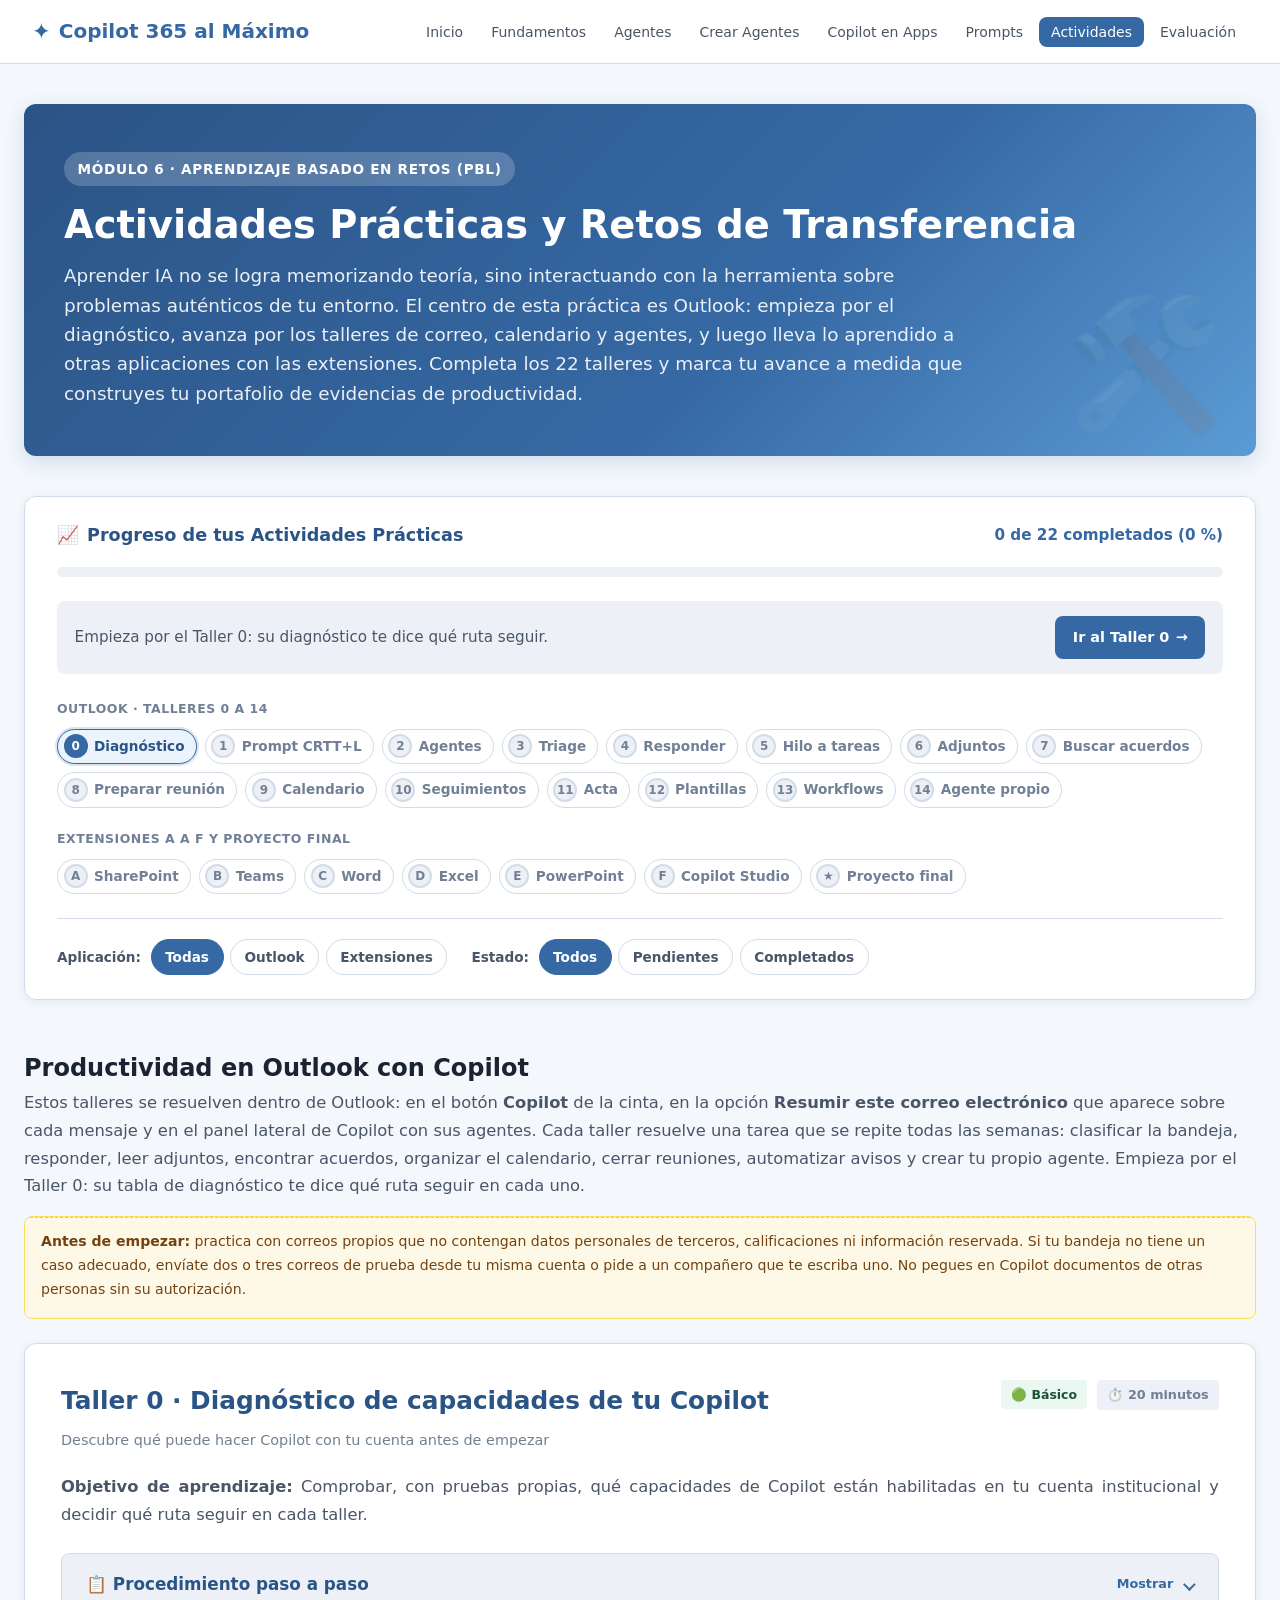
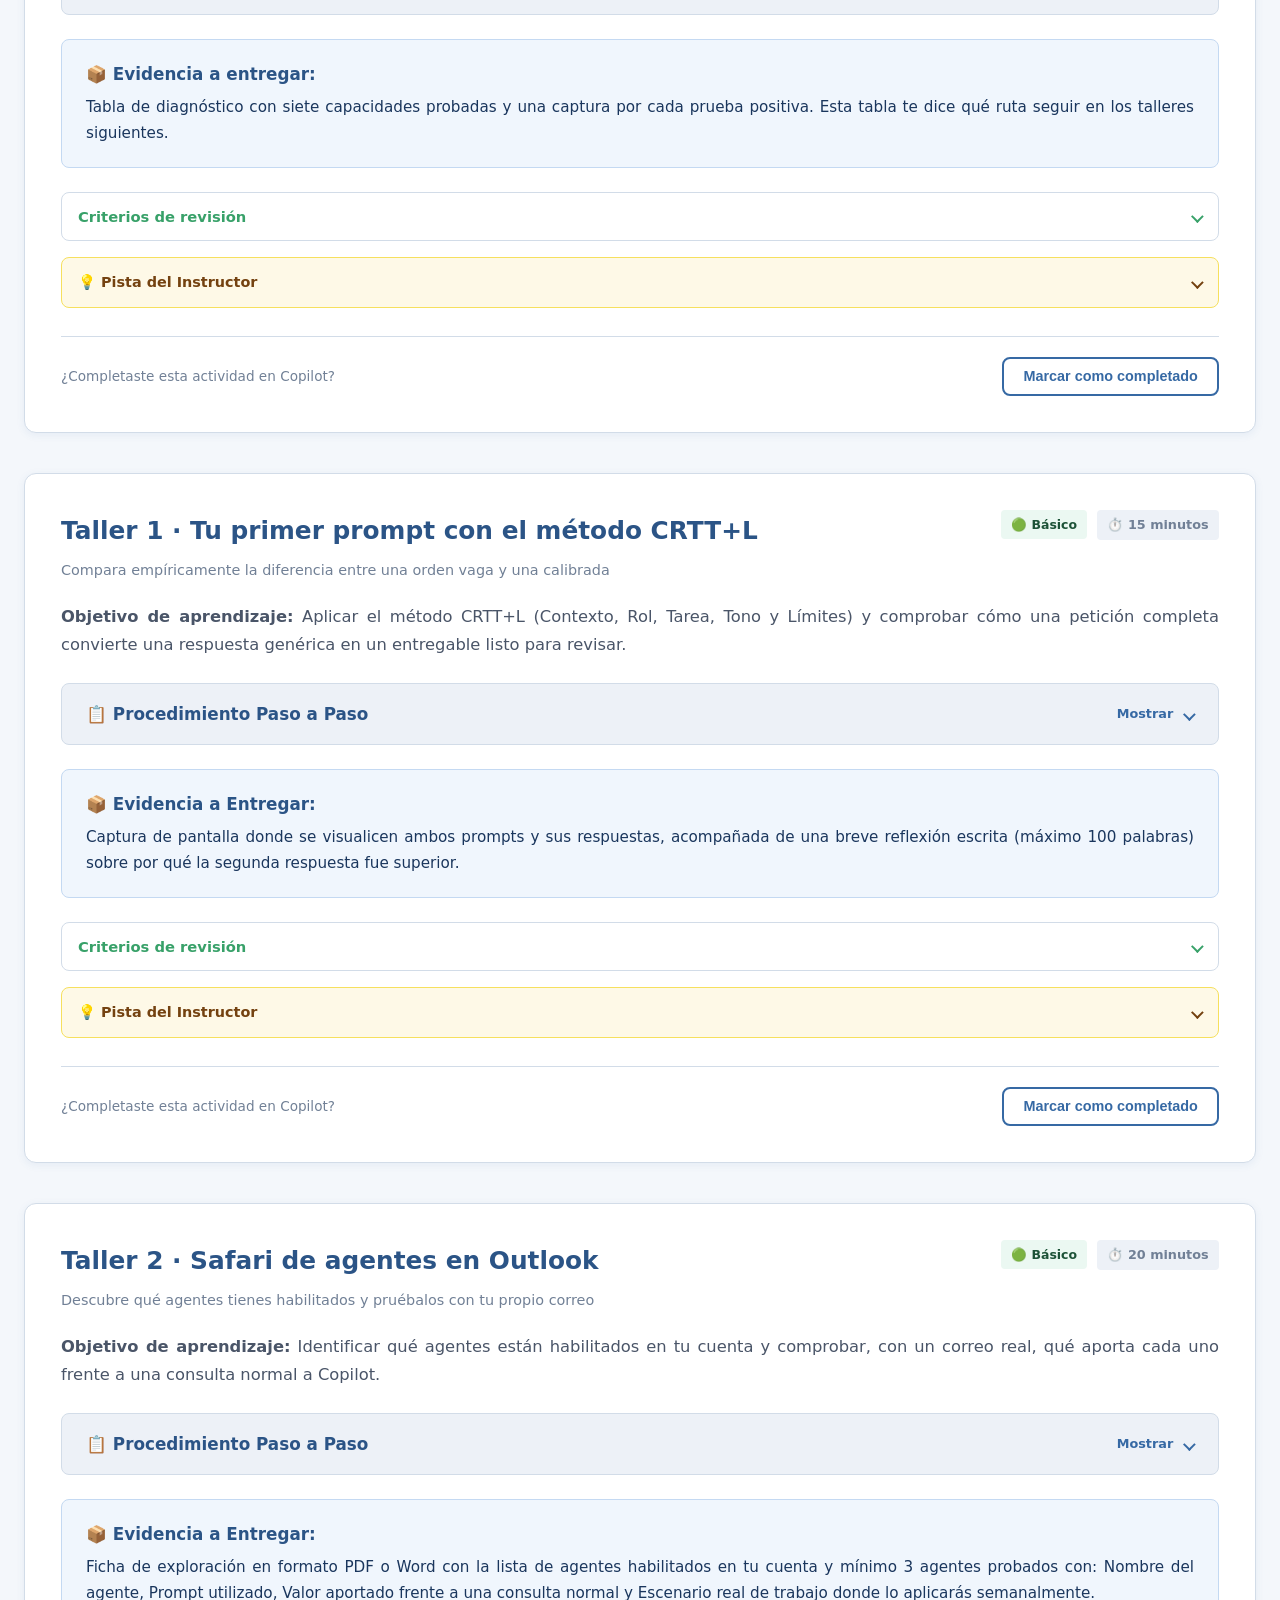
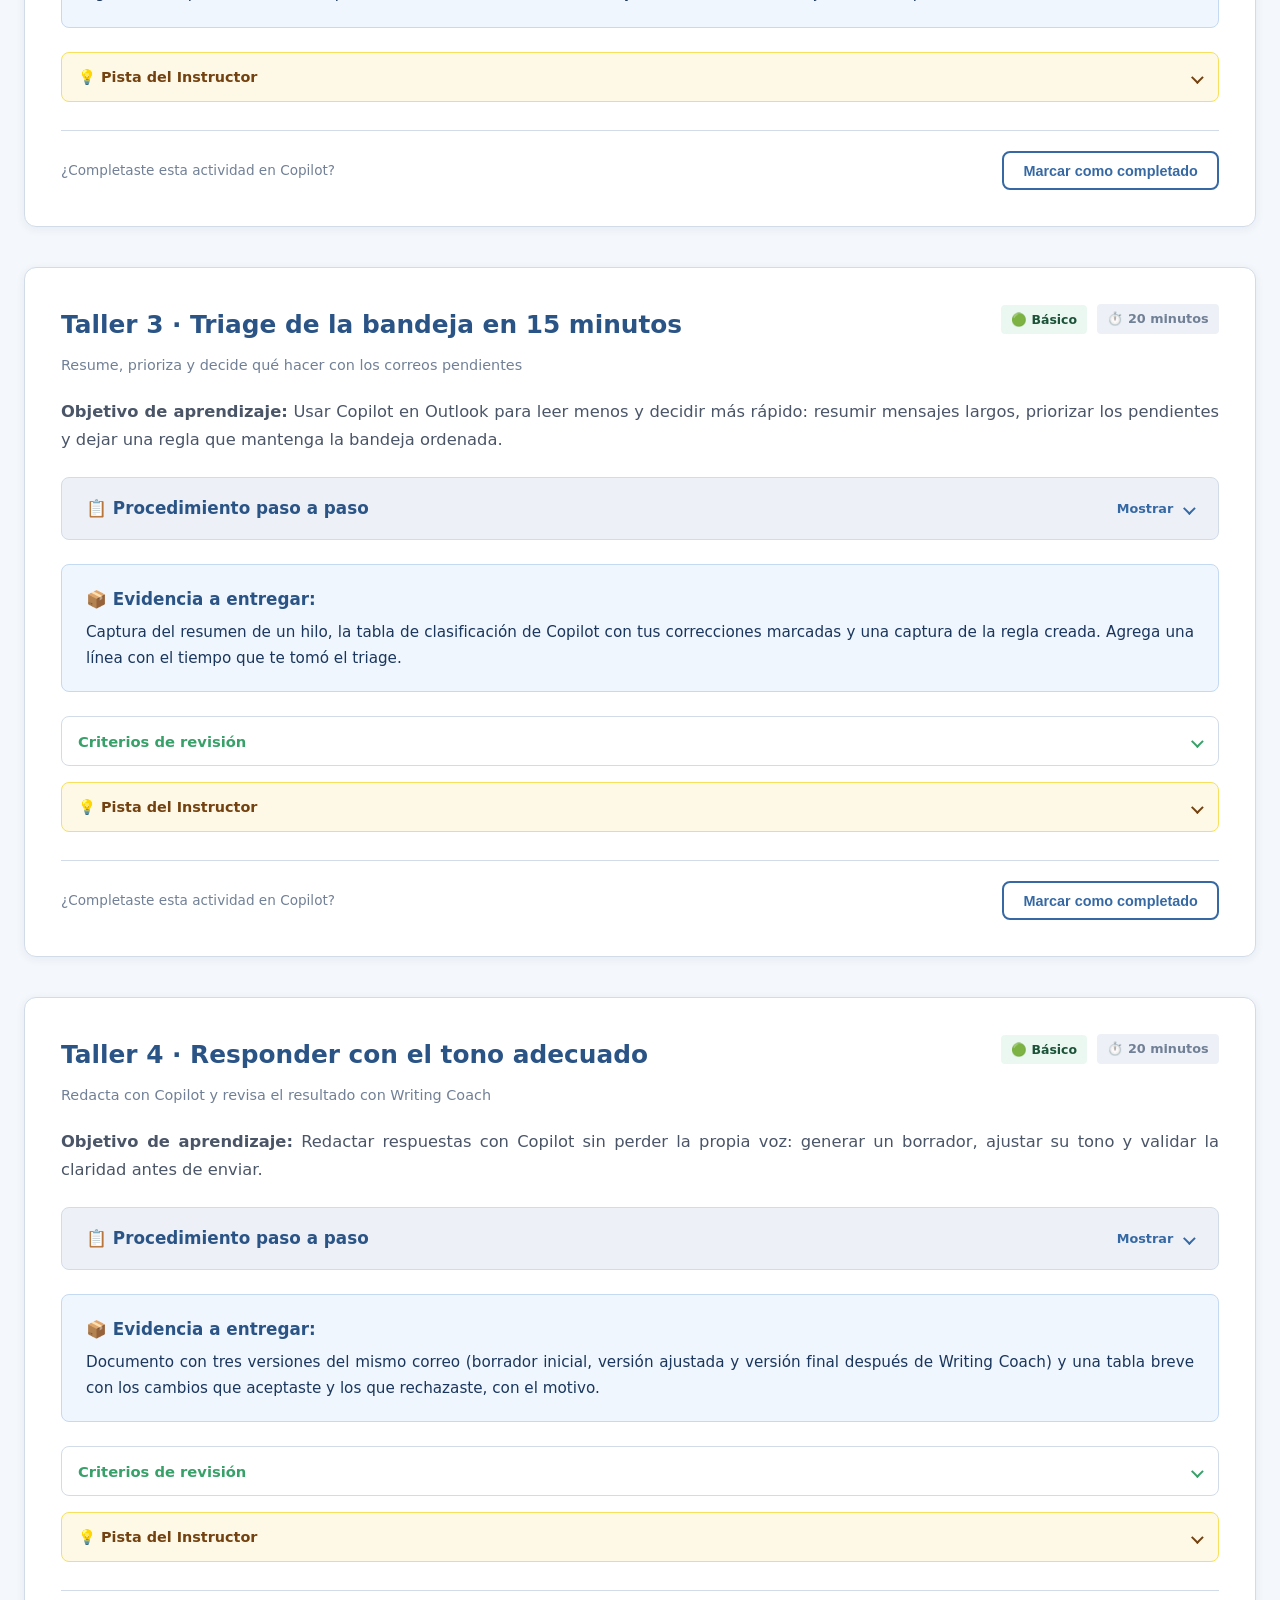
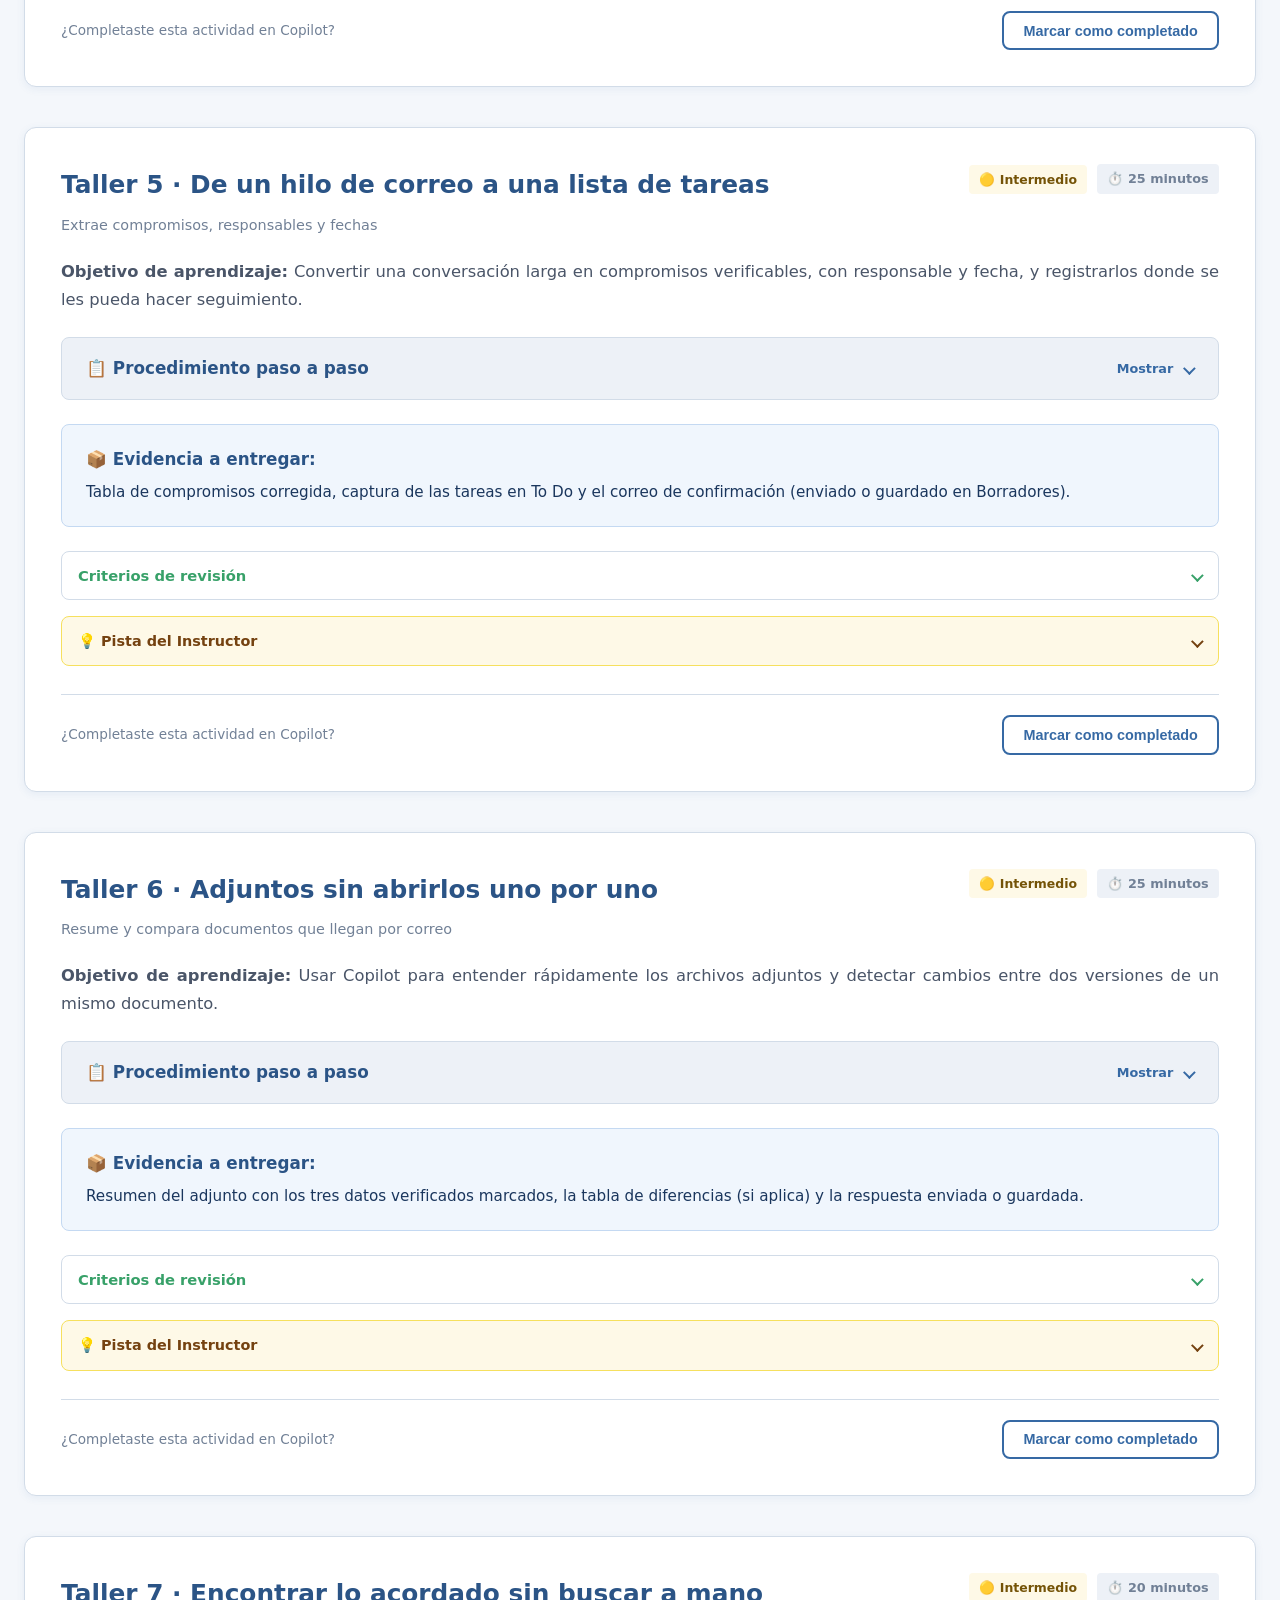
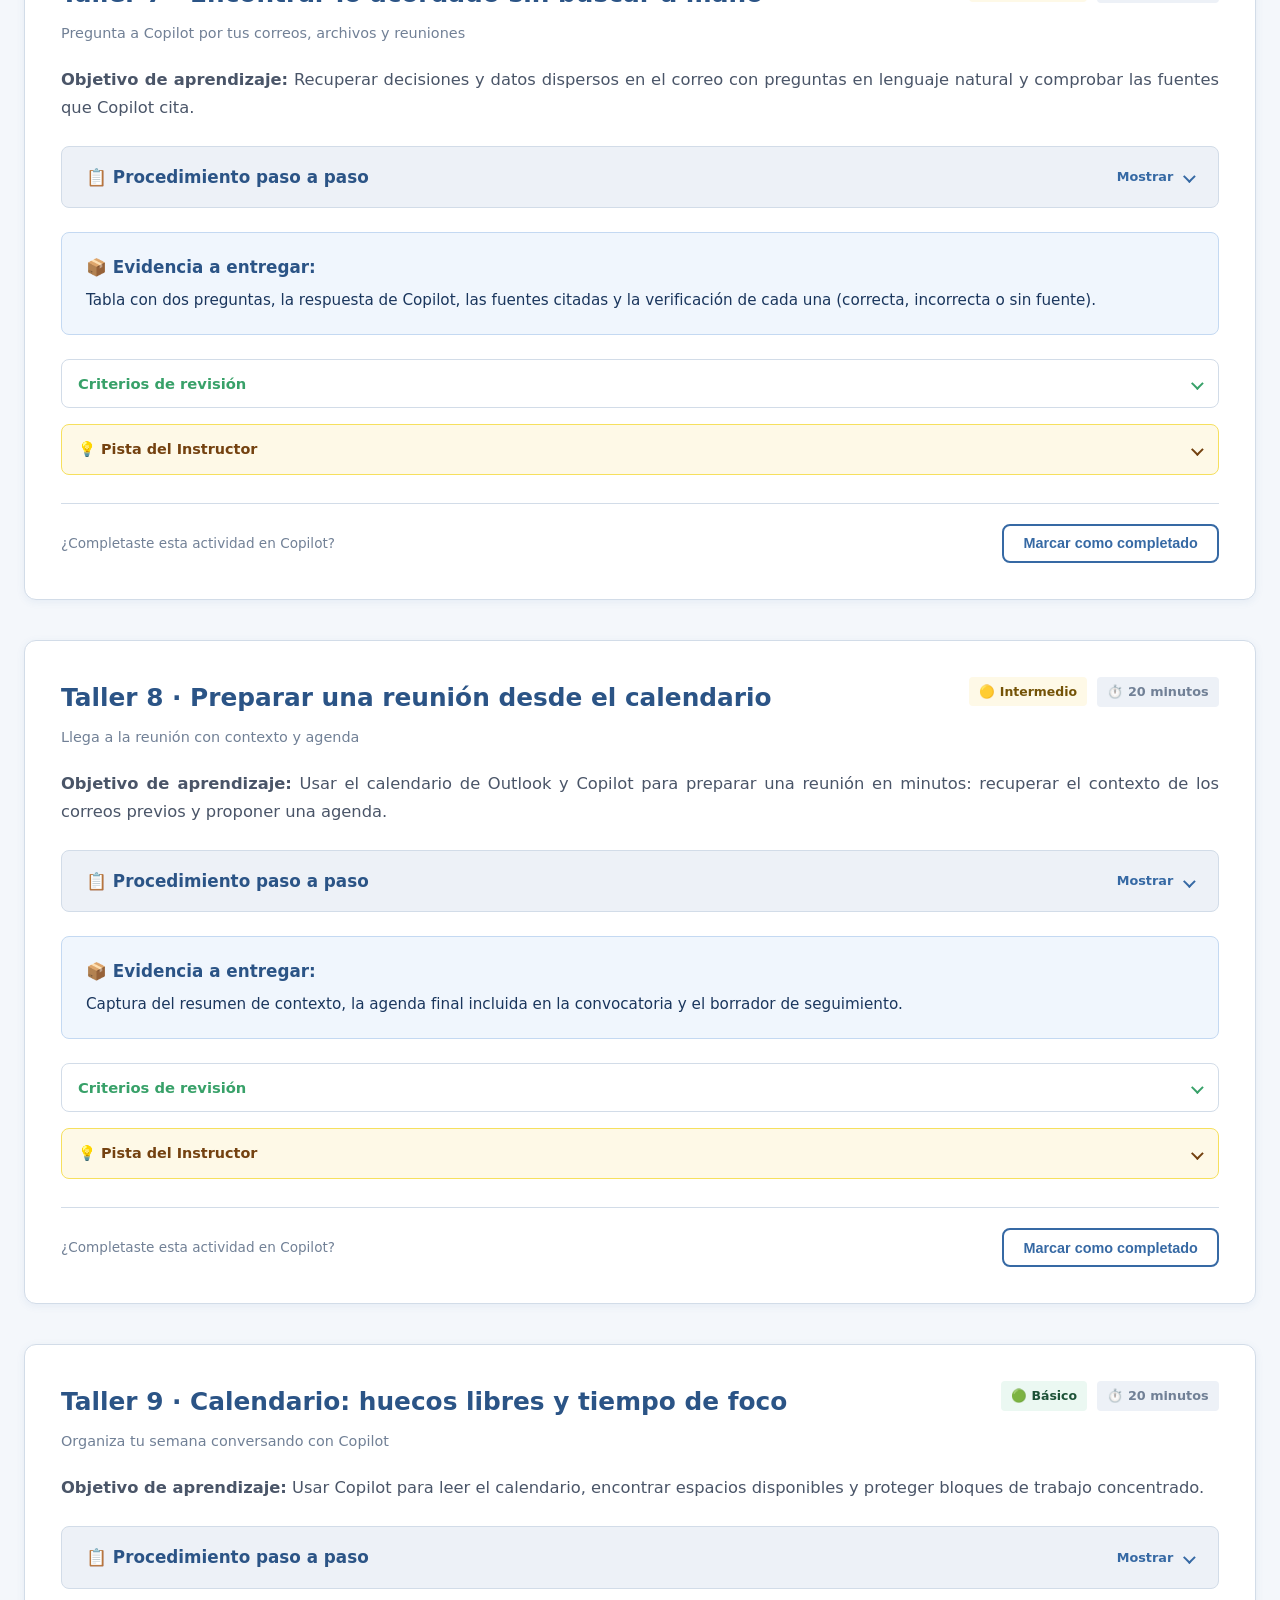
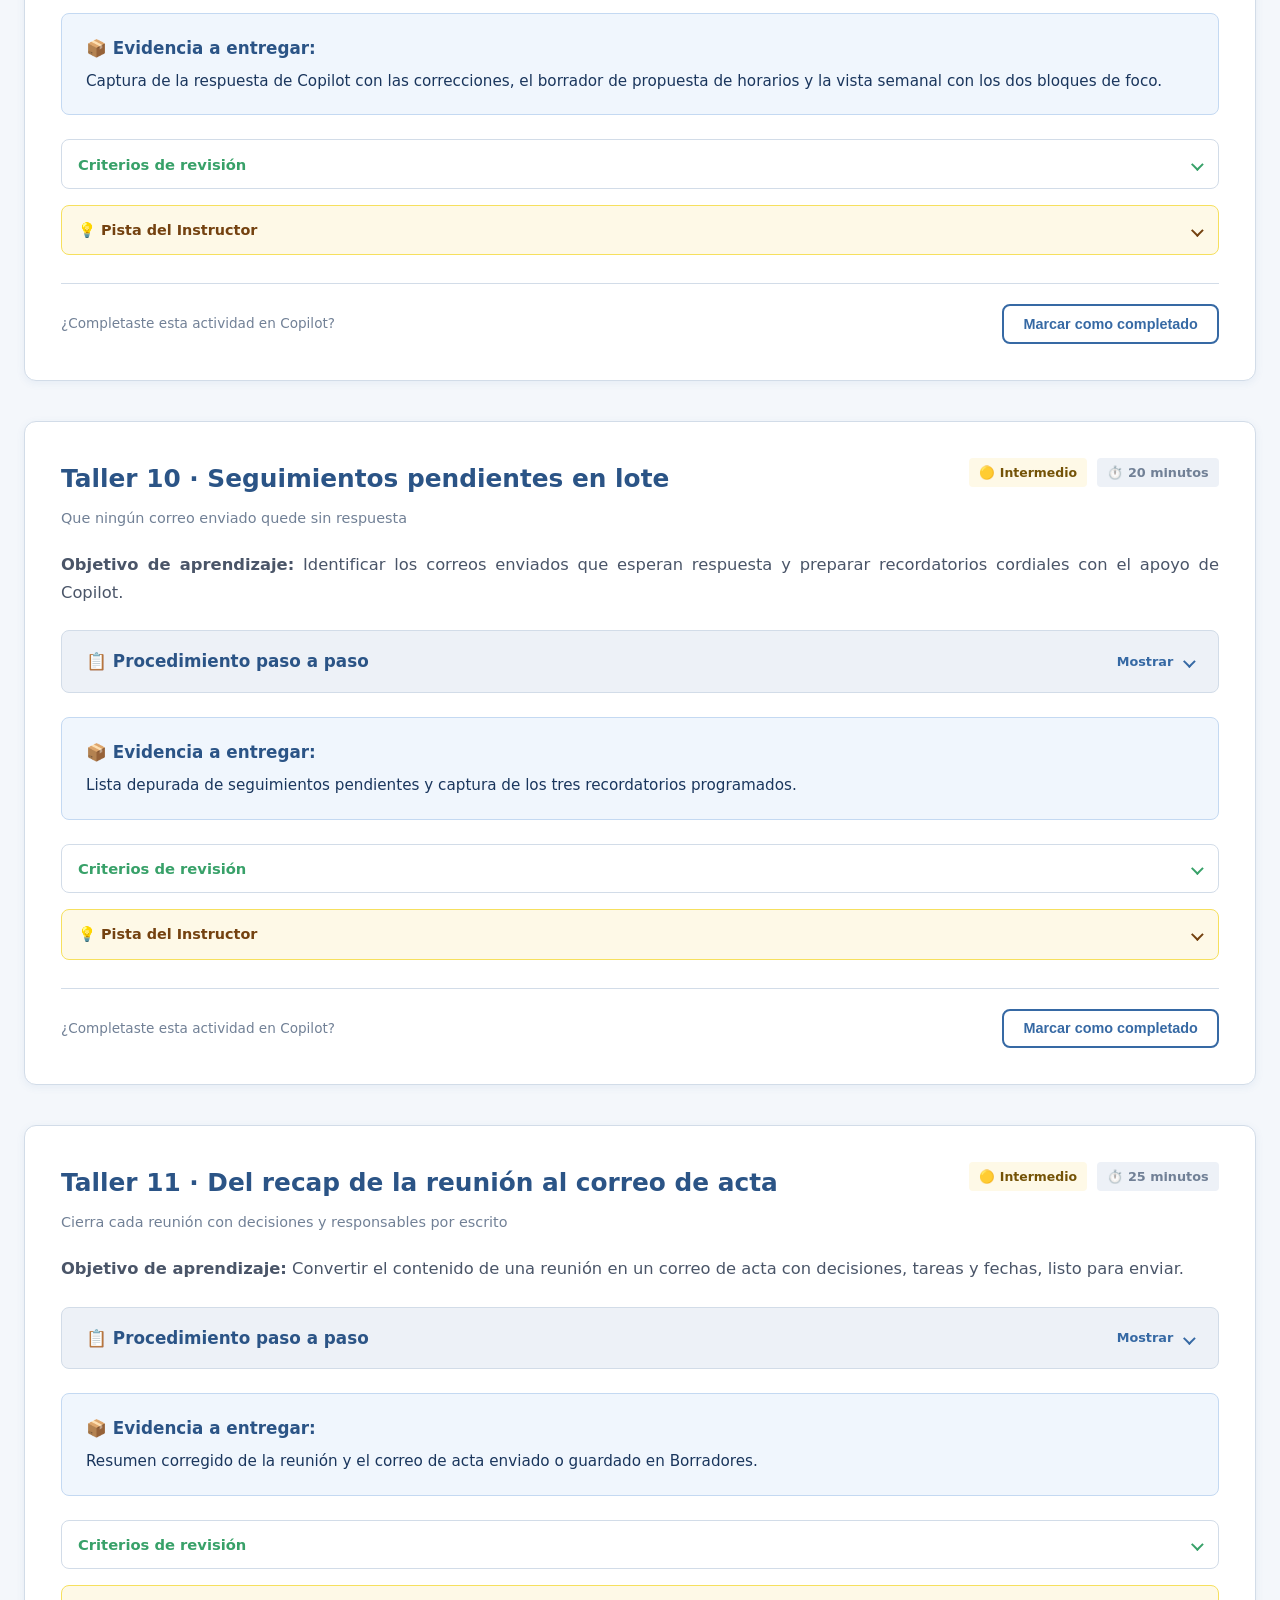
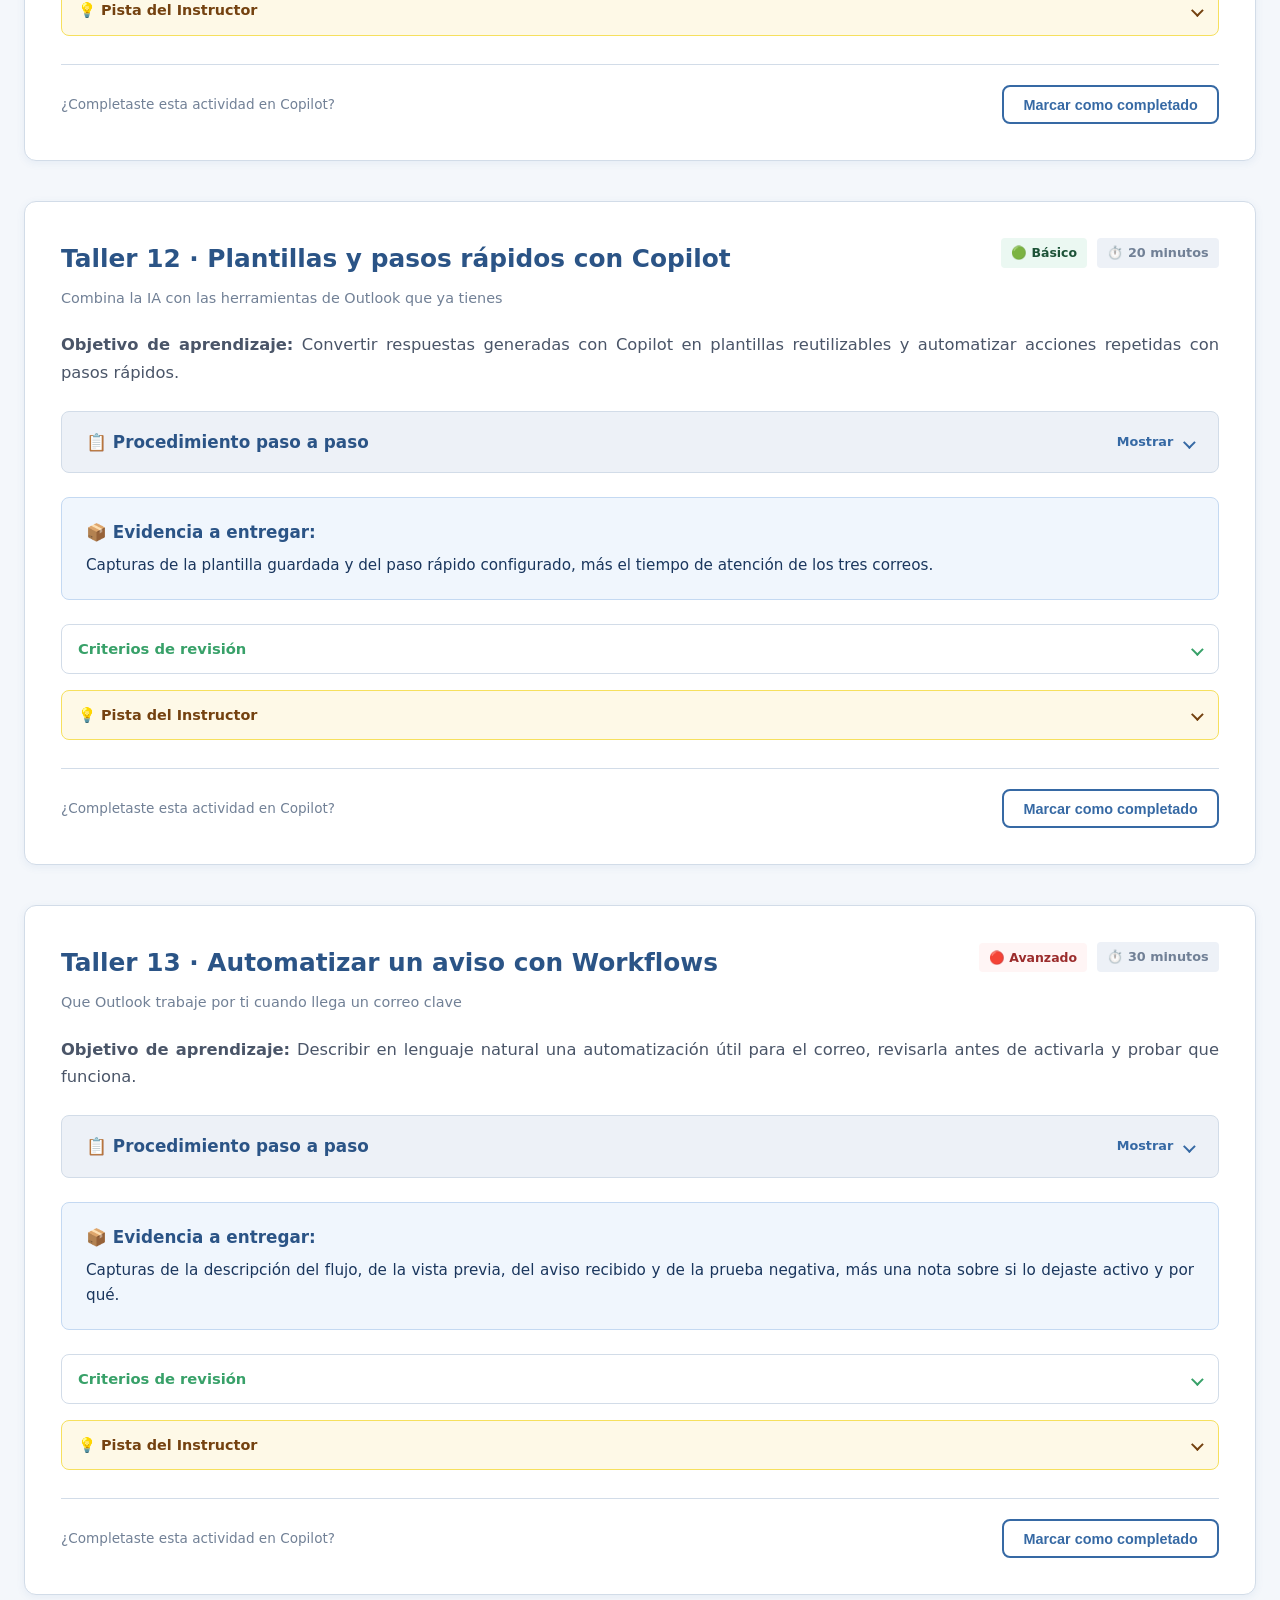
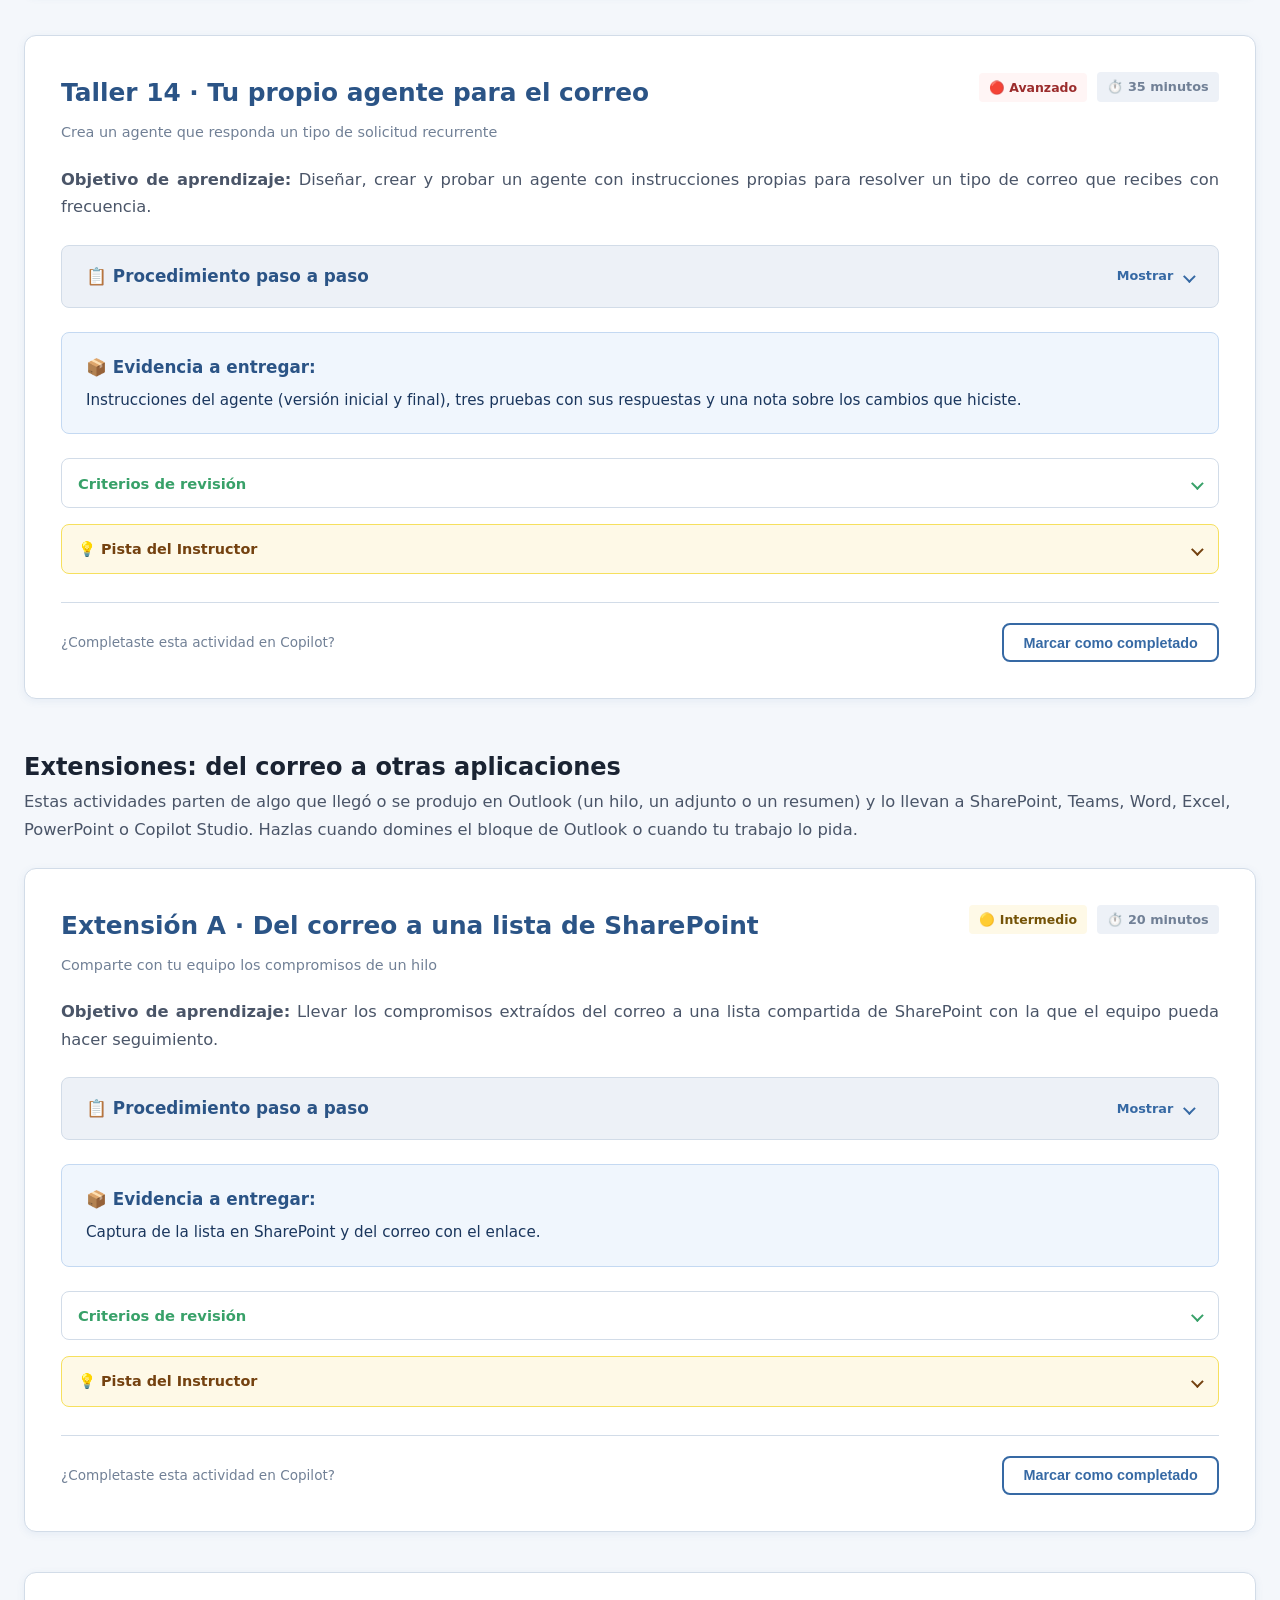
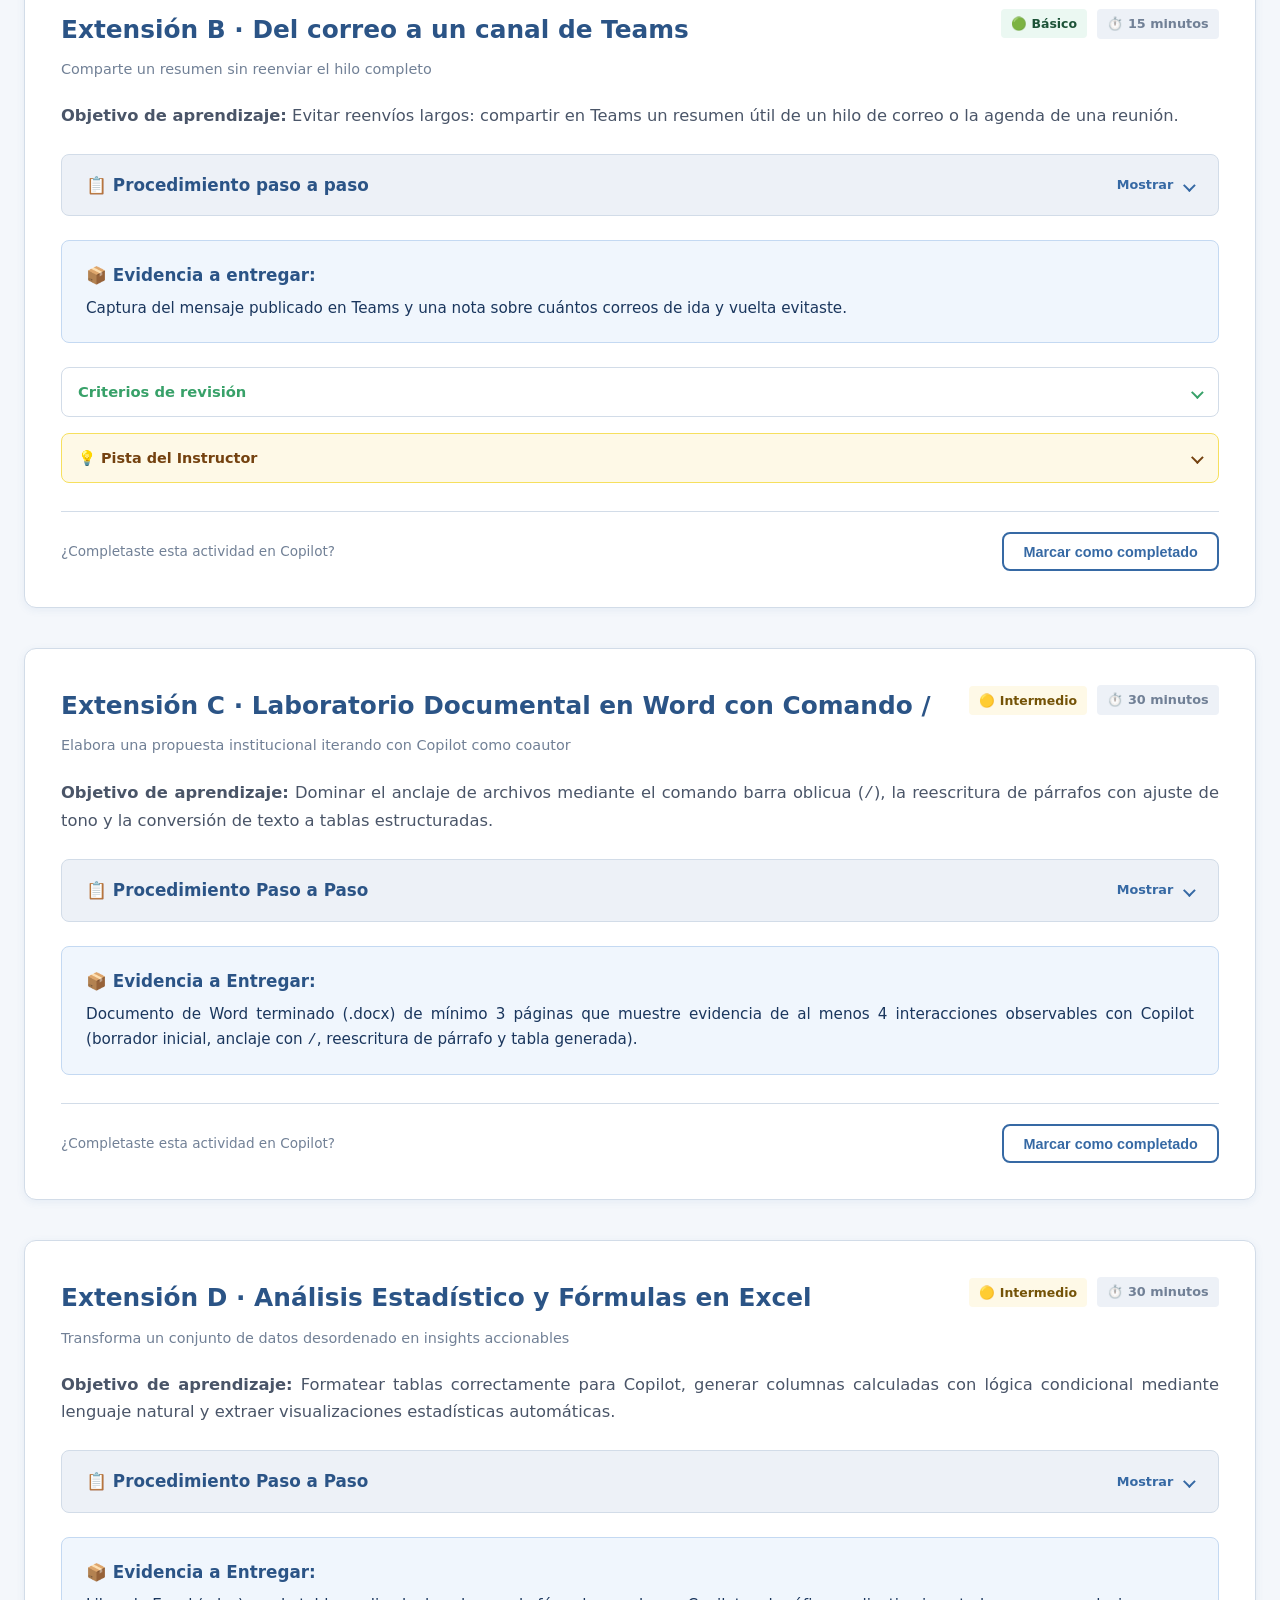
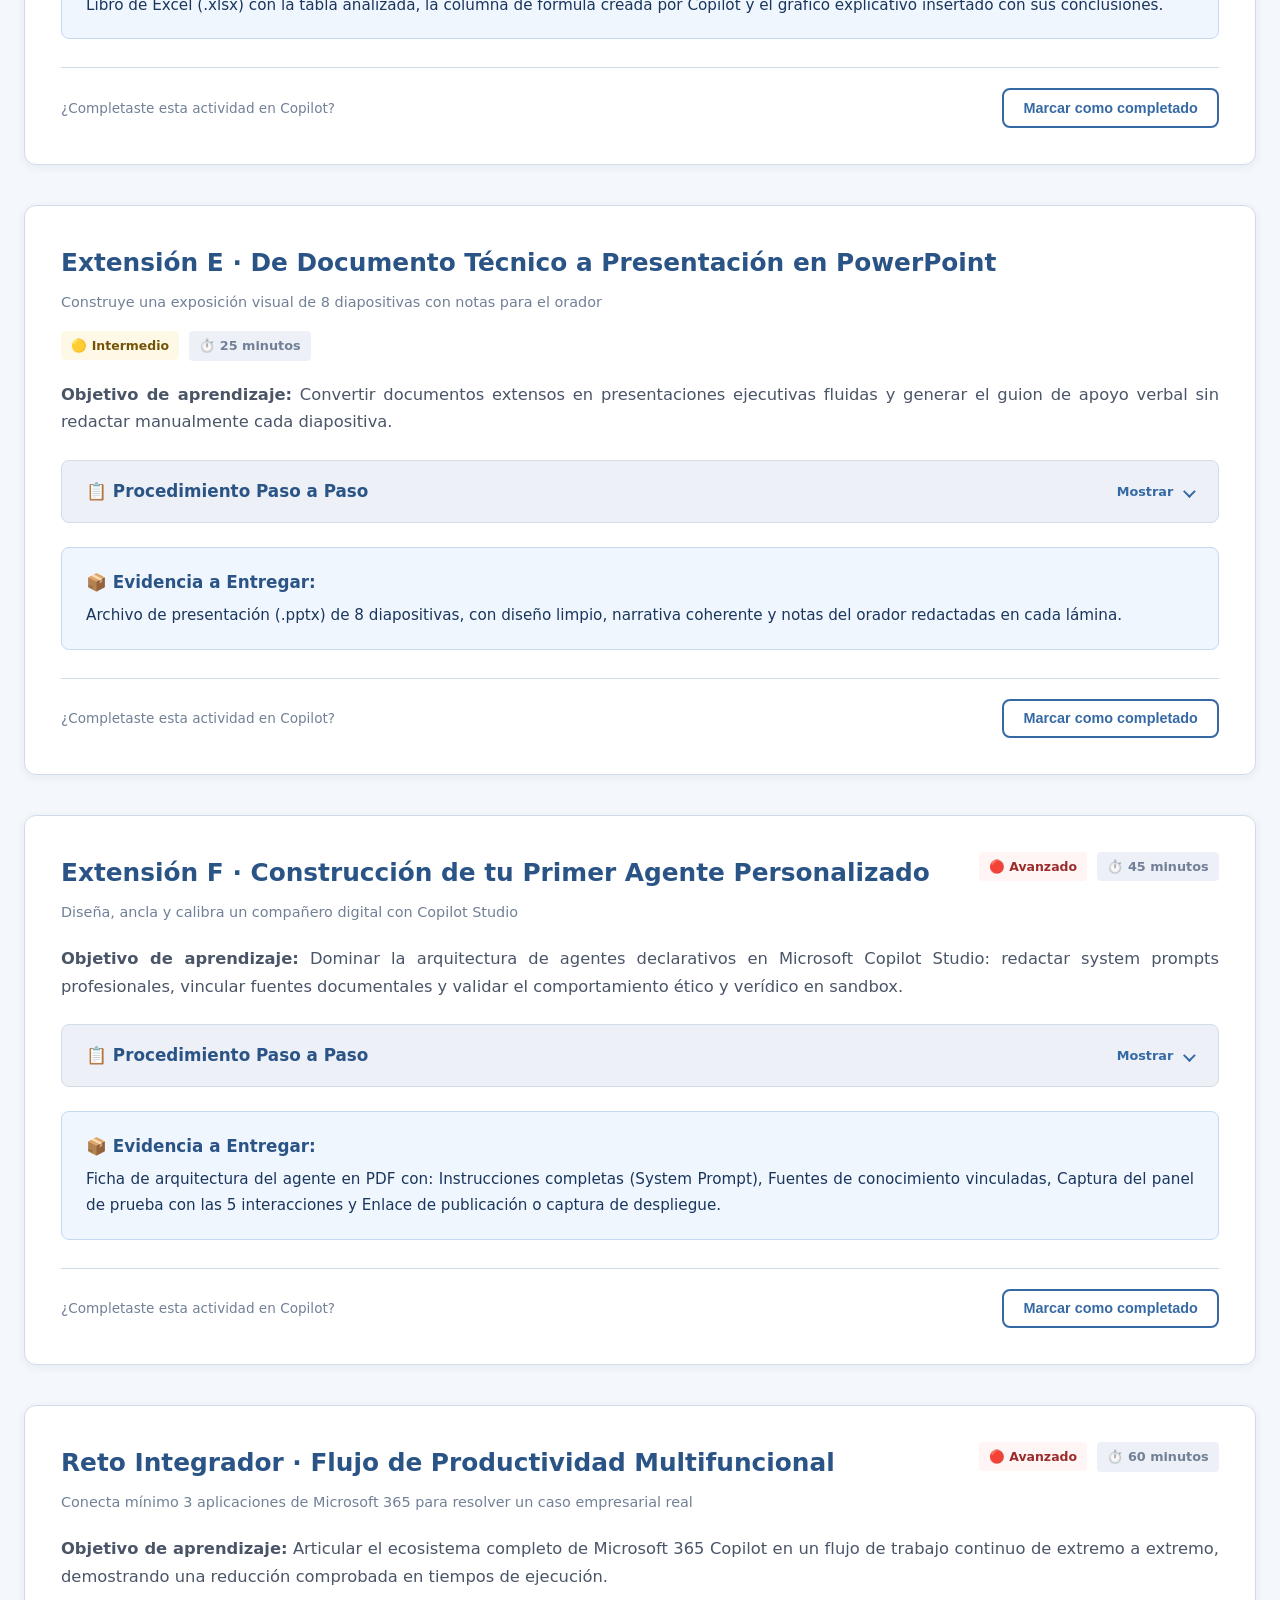
==== actividades.html @ 5590eac3 "Cambios" ====
<!DOCTYPE html>
<html lang="es-CO">
<head>
  <meta charset="UTF-8">
  <meta name="viewport" content="width=device-width, initial-scale=1.0">
  <title>Actividades Prácticas — Copilot 365 al Máximo</title>
  <style>
    *, *::before, *::after { box-sizing: border-box; margin: 0; padding: 0; }

    :root {
      --primary: #3669A4;
      --primary-light: #4A7DB8;
      --primary-dark: #2B5486;
      --accent: #5B9BD5;
      --bg: #F4F7FB;
      --surface: #FFFFFF;
      --surface-alt: #EDF1F7;
      --text-primary: #1A2332;
      --text-secondary: #4A5568;
      --text-muted: #718096;
      --border: #D2DCE8;
      --success: #38A169;
      --warning: #D69E2E;
      --error: #E53E3E;
      --info: #3182CE;
      --radius-card: 12px;
      --radius-btn: 8px;
      --shadow-card: 0 2px 8px rgba(54,105,164,0.08);
      --shadow-hover: 0 4px 16px rgba(54,105,164,0.15);
      --transition: all 0.3s ease;
      --font-main: 'Segoe UI', system-ui, -apple-system, sans-serif;
      --font-code: 'Cascadia Code', 'Fira Code', 'Consolas', monospace;
    }

    html { scroll-behavior: smooth; }
    body {
      font-family: var(--font-main);
      background: var(--bg);
      color: var(--text-primary);
      line-height: 1.7;
      min-height: 100vh;
      display: flex;
      flex-direction: column;
      white-space: normal;
      word-break: normal;
      hyphens: none;
      overflow-wrap: break-word;
    }

    /* ── Navbar ── */
    .navbar {
      position: fixed; top: 0; left: 0; right: 0; z-index: 1000;
      background: rgba(255,255,255,0.94);
      backdrop-filter: blur(12px);
      -webkit-backdrop-filter: blur(12px);
      border-bottom: 1px solid var(--border);
      padding: 0 2rem;
      height: 64px;
      display: flex; align-items: center; justify-content: space-between;
    }
    .navbar-brand {
      font-size: 1.25rem; font-weight: 700; color: var(--primary);
      text-decoration: none; display: flex; align-items: center; gap: .5rem;
      white-space: nowrap;
    }
    .navbar-brand span { font-size: 1.4rem; }
    .nav-links { display: flex; gap: .25rem; align-items: center; flex-wrap: wrap; list-style: none; }
    .nav-links a {
      text-decoration: none; color: var(--text-secondary); font-size: .875rem;
      padding: .45rem .75rem; border-radius: var(--radius-btn);
      transition: var(--transition); white-space: nowrap; font-weight: 500;
    }
    .nav-links a:hover, .nav-links a.active {
      background: var(--primary); color: #fff;
    }
    .hamburger {
      display: none; background: none; border: none; cursor: pointer;
      flex-direction: column; gap: 5px; padding: .5rem;
    }
    .hamburger span {
      display: block; width: 24px; height: 2.5px; background: var(--text-primary);
      border-radius: 2px; transition: var(--transition);
    }

    @media (max-width: 1024px) {
      .nav-links {
        display: none; position: fixed; top: 64px; left: 0; right: 0;
        background: var(--surface); flex-direction: column; padding: 1rem;
        border-bottom: 1px solid var(--border);
        box-shadow: 0 8px 24px rgba(0,0,0,.1);
      }
      .nav-links.open { display: flex; }
      .nav-links a { padding: .75rem 1rem; width: 100%; }
      .hamburger { display: flex; }
    }

    /* ── Main Layout ── */
    main {
      flex: 1; margin-top: 64px;
      padding: 2.5rem 1.5rem 4rem;
      inline-size: 100%; max-inline-size: 100%;
    }
    .container {
      width: 100%; max-width: 1320px; margin: 0 auto;
    }

    /* Header */
    .page-header {
      background: linear-gradient(135deg, #2B5486 0%, #3669A4 60%, #5B9BD5 100%);
      color: #fff;
      border-radius: var(--radius-card);
      padding: 3rem 2.5rem;
      margin-bottom: 2.5rem;
      box-shadow: 0 6px 20px rgba(54,105,164,0.18);
      position: relative;
      overflow: hidden;
    }
    .page-header::after {
      content: '🛠️';
      position: absolute;
      right: 2rem;
      bottom: -1rem;
      font-size: 8rem;
      opacity: 0.12;
      pointer-events: none;
    }
    .badge {
      display: inline-flex;
      align-items: center;
      gap: .4rem;
      background: rgba(255,255,255,0.2);
      backdrop-filter: blur(8px);
      padding: .35rem .85rem;
      border-radius: 20px;
      font-size: .85rem;
      font-weight: 600;
      margin-bottom: 1rem;
      text-transform: uppercase;
      letter-spacing: .05em;
    }
    .page-header h1 {
      font-size: 2.4rem;
      font-weight: 800;
      color: #fff;
      margin-bottom: .8rem;
      line-height: 1.2;
    }
    .page-header p {
      font-size: 1.15rem;
      color: rgba(255,255,255,0.9);
      max-width: 900px;
      line-height: 1.6;
    }

    /* Progress Tracker Card */
    .tracker-card {
      background: var(--surface);
      border: 1px solid var(--border);
      border-radius: var(--radius-card);
      padding: 1.5rem 2rem;
      margin-bottom: 2.5rem;
      box-shadow: var(--shadow-card);
    }
    .tracker-header {
      display: flex;
      justify-content: space-between;
      align-items: center;
      margin-bottom: 1rem;
    }
    .tracker-title {
      font-weight: 700;
      color: var(--primary-dark);
      font-size: 1.1rem;
      display: flex;
      align-items: center;
      gap: .5rem;
    }
    .tracker-stats {
      font-size: .95rem;
      color: var(--primary);
      font-weight: 700;
    }
    .progress-bar-bg {
      width: 100%;
      height: 10px;
      background: var(--surface-alt);
      border-radius: 5px;
      overflow: hidden;
      margin-bottom: 1.5rem;
    }
    .progress-bar-fill {
      height: 100%;
      width: 0%;
      background: linear-gradient(90deg, var(--primary), var(--accent));
      transition: width 0.4s ease;
    }
    .milestones-row {
      display: flex;
      justify-content: space-between;
      flex-wrap: wrap;
      gap: .75rem;
    }
    .milestone-node {
      display: flex;
      align-items: center;
      gap: .4rem;
      font-size: .85rem;
      font-weight: 600;
      color: var(--text-muted);
      cursor: pointer;
      text-decoration: none;
      transition: var(--transition);
    }
    .milestone-node.completed {
      color: var(--success);
    }
    .milestone-circle {
      width: 24px;
      height: 24px;
      border-radius: 50%;
      background: var(--surface-alt);
      border: 2px solid var(--border);
      display: flex;
      align-items: center;
      justify-content: center;
      font-size: .75rem;
      font-weight: 700;
    }
    .milestone-node.completed .milestone-circle {
      background: var(--success);
      border-color: var(--success);
      color: #fff;
    }

    /* Activity Card */
    .activity-card {
      background: var(--surface);
      border: 1px solid var(--border);
      border-radius: var(--radius-card);
      padding: 2.25rem;
      margin-bottom: 2.5rem;
      box-shadow: var(--shadow-card);
      transition: var(--transition);
      position: relative;
    }
    .activity-card:hover {
      box-shadow: var(--shadow-hover);
    }
    .activity-card.card-completed {
      border-left: 6px solid var(--success);
    }
    .activity-top {
      display: flex;
      justify-content: space-between;
      align-items: flex-start;
      margin-bottom: 1.25rem;
      flex-wrap: wrap;
      gap: 1rem;
    }
    .activity-title-group h2 {
      font-size: 1.55rem;
      color: var(--primary-dark);
      margin-bottom: .25rem;
    }
    .activity-meta {
      display: flex;
      gap: .6rem;
      align-items: center;
    }
    .badge-diff {
      font-size: .78rem;
      font-weight: 700;
      padding: .25rem .65rem;
      border-radius: 4px;
    }
    .diff-basico { background: #EBF8F2; color: #1C5237; }
    .diff-intermedio { background: #FEF9E7; color: #745307; }
    .diff-avanzado { background: #FFF5F5; color: #9B2C2C; }

    .badge-time {
      font-size: .8rem;
      color: var(--text-muted);
      background: var(--surface-alt);
      padding: .25rem .65rem;
      border-radius: 4px;
      font-weight: 600;
    }

    /* Prose */
    .prose {
      inline-size: 100%;
      max-inline-size: 100%;
      font-size: 1.02rem;
      color: var(--text-secondary);
    }
    @media (min-width: 40rem) {
      .prose p {
        text-align: justify;
        text-align-last: start;
      }
    }
    .prose p {
      margin-bottom: 1.2rem;
    }

    /* Step Timeline in Activity */
    .steps-container {
      background: var(--surface-alt);
      border: 1px solid var(--border);
      border-radius: var(--radius-btn);
      padding: 1.5rem;
      margin: 1.5rem 0;
    }
    .steps-container h4 {
      font-size: 1.05rem;
      color: var(--primary-dark);
      margin: 0;
      display: inline-flex;
      align-items: center;
      gap: .5rem;
    }
    .steps-container ol {
      margin-left: 1.5rem;
      color: var(--text-secondary);
    }
    .steps-container li {
      margin-bottom: .75rem;
    }

    /* Deliverable Box */
    .deliverable-box {
      background: #F0F6FD;
      border: 1px solid #C4D9F2;
      border-radius: var(--radius-btn);
      padding: 1.25rem 1.5rem;
      margin: 1.5rem 0;
    }
    .deliverable-box h4 {
      color: var(--primary-dark);
      font-size: 1.05rem;
      margin-bottom: .4rem;
      display: flex;
      align-items: center;
      gap: .5rem;
    }
    .deliverable-box p {
      color: #1A365D;
      font-size: .95rem;
      margin-bottom: 0;
    }

    /* Rubric list */
    .rubric-list {
      list-style: none;
      margin: 1rem 0;
    }
    .rubric-item {
      display: flex;
      align-items: center;
      gap: .6rem;
      padding: .4rem 0;
      font-size: .92rem;
      color: var(--text-secondary);
    }
    .rubric-check {
      color: var(--success);
      font-weight: 700;
    }

    /* Action footer in card */
    .card-actions {
      display: flex;
      justify-content: space-between;
      align-items: center;
      margin-top: 1.75rem;
      padding-top: 1.25rem;
      border-top: 1px solid var(--border);
      flex-wrap: wrap;
      gap: 1rem;
    }
    .btn-toggle-done {
      background: var(--surface);
      border: 2px solid var(--primary);
      color: var(--primary);
      padding: .6rem 1.2rem;
      border-radius: var(--radius-btn);
      font-weight: 700;
      font-size: .9rem;
      cursor: pointer;
      display: inline-flex;
      align-items: center;
      gap: .5rem;
      transition: var(--transition);
    }
    .btn-toggle-done:hover {
      background: var(--primary);
      color: #fff;
    }
    .btn-toggle-done.done {
      background: var(--success);
      border-color: var(--success);
      color: #fff;
    }

    /* Hints accordion */
    .hint-box {
      background: #FEF9E7;
      border: 1px solid #F6E05E;
      border-radius: var(--radius-btn);
      overflow: hidden;
      margin-top: 1rem;
    }
    .hint-header {
      width: 100%;
      padding: .75rem 1rem;
      background: none;
      border: none;
      text-align: left;
      font-weight: 600;
      color: #744210;
      cursor: pointer;
      display: flex;
      justify-content: space-between;
      align-items: center;
      font-size: .9rem;
    }
    .hint-content {
      display: block;
      padding: .75rem 1rem 1rem;
      font-size: .88rem;
      color: #744210;
      border-top: 1px dashed #ECC94B;
    }

    /* Plegables nativos: procedimiento, rúbrica y pista */
    details > summary { cursor: pointer; list-style: none; }
    details > summary::-webkit-details-marker { display: none; }
    details > summary::after {
      content: "";
      width: .55rem; height: .55rem;
      border-right: 2px solid currentColor; border-bottom: 2px solid currentColor;
      transform: rotate(45deg); transition: transform .2s ease;
      flex-shrink: 0; margin-left: auto;
    }
    details[open] > summary::after { transform: rotate(-135deg); }
    details > summary:focus-visible { outline: 3px solid var(--accent); outline-offset: 3px; border-radius: 4px; }
    .steps-container { padding: 0; }
    .steps-container > summary {
      display: flex; align-items: center; gap: .75rem;
      padding: 1rem 1.5rem; color: var(--primary-dark);
    }
    .steps-container > summary::before {
      content: "Mostrar"; order: 2; margin-left: auto;
      font-size: .8rem; font-weight: 600; color: var(--primary);
    }
    .steps-container[open] > summary::before { content: "Ocultar"; }
    .steps-container > summary::after { order: 3; margin-left: 0; color: var(--primary); }
    .steps-container[open] > summary { border-bottom: 1px solid var(--border); }
    .steps-container > :not(summary) { margin-left: 1.5rem; margin-right: 1.5rem; }
    .steps-container > ol { margin-left: 3rem; }
    .steps-container > :last-child { margin-bottom: 1.25rem; }
    .steps-container > summary + * { margin-top: 1rem; }
    .rubric-details {
      margin: 1rem 0;
      border: 1px solid var(--border);
      border-radius: var(--radius-btn);
    }
    .rubric-details > summary {
      display: flex; align-items: center; gap: .5rem;
      padding: .7rem 1rem; font-weight: 600; font-size: .92rem; color: var(--success);
    }
    .rubric-details .rubric-list { margin: 0; padding: 0 1rem .75rem; }
    .hint-header { list-style: none; }

    /* Siguiente taller y barra de avance fija */
    .tracker-next {
      display: flex; align-items: center; justify-content: space-between;
      gap: 1rem; flex-wrap: wrap;
      background: var(--surface-alt); border-radius: var(--radius-btn);
      padding: .9rem 1.1rem; margin-bottom: 1.5rem;
    }
    .tracker-next p { margin: 0; color: var(--text-secondary); font-size: .95rem; flex: 1 1 18rem; }
    .btn-continue {
      display: inline-flex; align-items: center; gap: .4rem;
      background: var(--primary); color: #fff; text-decoration: none;
      font-weight: 700; font-size: .9rem;
      padding: .6rem 1.1rem; border-radius: var(--radius-btn);
      transition: var(--transition);
    }
    .btn-continue::after { content: "→"; }
    .btn-continue:hover { background: var(--primary-dark); }
    .btn-continue:focus-visible, .filter-chip:focus-visible, .milestone-node:focus-visible {
      outline: 3px solid var(--accent); outline-offset: 2px;
    }
    .btn-continue[aria-disabled="true"] { background: var(--success); }
    .btn-continue[aria-disabled="true"]::after { content: ""; }
    .btn-continue-sm { padding: .4rem .85rem; font-size: .82rem; }
    .progress-dock {
      position: fixed; top: 64px; left: 0; right: 0; z-index: 900;
      display: flex; align-items: center; gap: 1rem;
      padding: .5rem 2rem;
      background: rgba(255,255,255,0.96);
      backdrop-filter: blur(10px); -webkit-backdrop-filter: blur(10px);
      border-bottom: 1px solid var(--border);
      box-shadow: var(--shadow-card);
    }
    .progress-dock[hidden] { display: none; }
    .progress-dock-stats { font-size: .85rem; font-weight: 700; color: var(--primary-dark); white-space: nowrap; }
    .progress-dock-bar { flex: 1; height: 6px; background: var(--surface-alt); border-radius: 3px; overflow: hidden; }
    .progress-dock-bar > span { display: block; height: 100%; width: 0; background: linear-gradient(90deg, var(--primary), var(--accent)); transition: width .4s ease; }
    .activity-card, .activity-block-intro { scroll-margin-top: 130px; }

    /* Hitos agrupados */
    .milestone-group + .milestone-group { margin-top: 1.25rem; }
    .milestone-group-title {
      font-size: .78rem; font-weight: 700; letter-spacing: .04em; text-transform: uppercase;
      color: var(--text-muted); margin-bottom: .6rem;
    }
    .milestones-row { justify-content: flex-start; gap: .5rem; }
    .milestone-node {
      padding: .3rem .7rem .3rem .35rem;
      border: 1px solid var(--border); border-radius: 999px; background: var(--surface);
    }
    .milestone-node:hover { border-color: var(--primary); color: var(--primary); }
    .milestone-node.completed { border-color: #9AE6B4; background: #F0FFF4; }
    .milestone-node.is-next {
      border-color: var(--primary); color: var(--primary-dark); background: #EBF3FC;
      box-shadow: 0 0 0 2px rgba(54,105,164,.18);
    }
    .milestone-node.is-next .milestone-circle { border-color: var(--primary); background: var(--primary); color: #fff; }

    /* Filtros */
    .activity-filters {
      display: flex; flex-wrap: wrap; align-items: center; gap: .75rem 1.5rem;
      margin-top: 1.5rem; padding-top: 1.25rem; border-top: 1px solid var(--border);
    }
    .filter-set { display: flex; flex-wrap: wrap; align-items: center; gap: .4rem; }
    .filter-label { font-size: .85rem; font-weight: 600; color: var(--text-secondary); margin-right: .2rem; }
    .filter-chip {
      font: inherit; font-size: .85rem; font-weight: 600;
      padding: .35rem .85rem; border-radius: 999px; cursor: pointer;
      border: 1px solid var(--border); background: var(--surface); color: var(--text-secondary);
      transition: var(--transition);
    }
    .filter-chip:hover { border-color: var(--primary); color: var(--primary); }
    .filter-chip[aria-pressed="true"] { background: var(--primary); border-color: var(--primary); color: #fff; }
    .filter-result { margin: 0 0 0 auto; font-size: .85rem; color: var(--text-muted); }
    .filter-empty {
      text-align: center; padding: 2rem 1rem; margin-bottom: 2.5rem;
      border: 1px dashed var(--border); border-radius: var(--radius-card); color: var(--text-secondary);
    }
    .activity-card[hidden], .activity-block-intro[hidden] { display: none; }

    /* Estado completado */
    .activity-card.card-completed { background: linear-gradient(180deg, #F6FFF9 0, var(--surface) 7rem); }
    .card-done-badge {
      display: none; align-items: center; gap: .3rem;
      font-size: .8rem; font-weight: 700; color: #22543D;
      background: #C6F6D5; padding: .2rem .6rem; border-radius: 999px;
    }
    .card-completed .card-done-badge { display: inline-flex; }

    @media (max-width: 768px) {
      .progress-dock { padding: .5rem 1rem; gap: .6rem; }
      .tracker-card { padding: 1.25rem; }
      .activity-card { padding: 1.25rem; }
      .filter-result { margin-left: 0; flex-basis: 100%; }
    }

    /* Page Nav */
    .page-nav-bar {
      display: flex;
      justify-content: space-between;
      align-items: center;
      margin-top: 3rem;
      padding-top: 2rem;
      border-top: 1px solid var(--border);
      flex-wrap: wrap;
      gap: 1rem;
    }
    .btn-nav {
      display: inline-flex;
      align-items: center;
      gap: .6rem;
      padding: .75rem 1.5rem;
      border-radius: var(--radius-btn);
      font-weight: 600;
      text-decoration: none;
      transition: var(--transition);
      font-size: .95rem;
    }
    .btn-nav-prev {
      background: var(--surface);
      color: var(--primary);
      border: 1px solid var(--border);
    }
    .btn-nav-prev:hover {
      background: var(--surface-alt);
      border-color: var(--primary);
    }
    .btn-nav-next {
      background: var(--primary);
      color: #fff;
      box-shadow: 0 4px 12px rgba(54,105,164,0.25);
    }
    .btn-nav-next:hover {
      background: var(--primary-dark);
      transform: translateY(-2px);
    }

    /* Footer */
    footer {
      background: #141E2B;
      color: rgba(255, 255, 255, 0.7);
      padding: 3.5rem 2rem 2rem;
      margin-top: auto;
      border-top: 1px solid rgba(255, 255, 255, 0.08);
    }
    .footer-inner {
      max-width: 1320px;
      margin: 0 auto;
      display: grid;
      grid-template-columns: 2fr 1fr;
      gap: 3rem;
      padding-bottom: 2rem;
    }
    @media (max-width: 768px) {
      .footer-inner { grid-template-columns: 1fr; gap: 2rem; }
    }
    .footer-brand {
      font-size: 1.2rem;
      font-weight: 700;
      color: #fff;
      margin-bottom: .8rem;
    }
    .footer-desc {
      font-size: .9rem;
      line-height: 1.6;
      color: rgba(255, 255, 255, 0.6);
    }
    .footer-nav-links {
      display: grid;
      grid-template-columns: 1fr 1fr;
      gap: .5rem;
      list-style: none;
    }
    .footer-nav-links a {
      font-size: .85rem;
      color: rgba(255, 255, 255, 0.6);
      text-decoration: none;
      transition: color 0.2s;
    }
    .footer-nav-links a:hover {
      color: #5B9BD5;
    }
    .footer-bottom {
      max-width: 1320px;
      margin: 0 auto;
      padding-top: 1.5rem;
      border-top: 1px solid rgba(255, 255, 255, 0.1);
      display: flex;
      justify-content: space-between;
      font-size: .85rem;
      color: rgba(255, 255, 255, 0.4);
      flex-wrap: wrap;
      gap: .75rem;
    }
  
    @media (prefers-reduced-motion: reduce) {
      *, *::before, *::after {
        animation-duration: 0.01ms !important;
        animation-iteration-count: 1 !important;
        transition-duration: 0.01ms !important;
        scroll-behavior: auto !important;
      }
    }
  </style>
</head>
<body>

  <!-- Navbar -->
  <nav class="navbar">
    <a href="index.html" class="navbar-brand">
      <span>✦</span> Copilot 365 al Máximo
    </a>
    <ul class="nav-links" id="nav-links">
      <li><a href="index.html">Inicio</a></li>
      <li><a href="fundamentos.html">Fundamentos</a></li>
      <li><a href="agentes-preconstruidos.html">Agentes</a></li>
      <li><a href="creacion-agentes.html">Crear Agentes</a></li>
      <li><a href="copilot-apps.html">Copilot en Apps</a></li>
      <li><a href="prompts.html">Prompts</a></li>
      <li><a href="actividades.html" class="active">Actividades</a></li>
      <li><a href="evaluacion.html">Evaluación</a></li>
    </ul>
    <button type="button" class="hamburger" id="hamburger" aria-label="Abrir menú de navegación">
      <span></span>
      <span></span>
      <span></span>
    </button>
  </nav>

  <!-- Main Content -->
  <main>
    <div class="container">

      <!-- Header -->
      <header class="page-header">
        <div class="badge">Módulo 6 · Aprendizaje Basado en Retos (PBL)</div>
        <h1>Actividades Prácticas y Retos de Transferencia</h1>
        <p>Aprender IA no se logra memorizando teoría, sino interactuando con la herramienta sobre problemas auténticos de tu entorno. El centro de esta práctica es Outlook: empieza por el diagnóstico, avanza por los talleres de correo, calendario y agentes, y luego lleva lo aprendido a otras aplicaciones con las extensiones. Completa los 22 talleres y marca tu avance a medida que construyes tu portafolio de evidencias de productividad.</p>
      </header>

      <!-- Tracker Card -->
      <section class="tracker-card">
        <div class="tracker-header">
          <div class="tracker-title">
            <span>📈</span> Progreso de tus Actividades Prácticas
          </div>
          <div class="tracker-stats" id="progressStats" aria-live="polite">0 de 22 completadas (0 %)</div>
        </div>
        <div class="progress-bar-bg" id="progressTrack" role="progressbar" aria-label="Avance de los talleres" aria-valuemin="0" aria-valuemax="100" aria-valuenow="0">
          <div class="progress-bar-fill" id="progressBar"></div>
        </div>
        <div class="tracker-next">
          <p id="nextLabel">Empieza por el Taller 0: su diagnóstico te dice qué ruta seguir.</p>
          <a class="btn-continue" id="nextLink" href="#act-15">Ir al Taller 0</a>
        </div>
        <div class="milestone-group">
          <h3 class="milestone-group-title">Outlook · Talleres 0 a 14</h3>
          <div class="milestones-row">
          <a href="#act-15" class="milestone-node" id="m-15"><span class="milestone-circle">0</span> Diagnóstico</a>
          <a href="#act-1" class="milestone-node" id="m-1"><span class="milestone-circle">1</span> Prompt CRTT+L</a>
          <a href="#act-2" class="milestone-node" id="m-2"><span class="milestone-circle">2</span> Agentes</a>
          <a href="#act-8" class="milestone-node" id="m-8"><span class="milestone-circle">3</span> Triage</a>
          <a href="#act-9" class="milestone-node" id="m-9"><span class="milestone-circle">4</span> Responder</a>
          <a href="#act-10" class="milestone-node" id="m-10"><span class="milestone-circle">5</span> Hilo a tareas</a>
          <a href="#act-16" class="milestone-node" id="m-16"><span class="milestone-circle">6</span> Adjuntos</a>
          <a href="#act-17" class="milestone-node" id="m-17"><span class="milestone-circle">7</span> Buscar acuerdos</a>
          <a href="#act-11" class="milestone-node" id="m-11"><span class="milestone-circle">8</span> Preparar reunión</a>
          <a href="#act-18" class="milestone-node" id="m-18"><span class="milestone-circle">9</span> Calendario</a>
          <a href="#act-19" class="milestone-node" id="m-19"><span class="milestone-circle">10</span> Seguimientos</a>
          <a href="#act-20" class="milestone-node" id="m-20"><span class="milestone-circle">11</span> Acta</a>
          <a href="#act-22" class="milestone-node" id="m-22"><span class="milestone-circle">12</span> Plantillas</a>
          <a href="#act-12" class="milestone-node" id="m-12"><span class="milestone-circle">13</span> Workflows</a>
          <a href="#act-21" class="milestone-node" id="m-21"><span class="milestone-circle">14</span> Agente propio</a>
          </div>
        </div>
        <div class="milestone-group">
          <h3 class="milestone-group-title">Extensiones A a F y proyecto final</h3>
          <div class="milestones-row">
          <a href="#act-13" class="milestone-node" id="m-13"><span class="milestone-circle">A</span> SharePoint</a>
          <a href="#act-14" class="milestone-node" id="m-14"><span class="milestone-circle">B</span> Teams</a>
          <a href="#act-3" class="milestone-node" id="m-3"><span class="milestone-circle">C</span> Word</a>
          <a href="#act-4" class="milestone-node" id="m-4"><span class="milestone-circle">D</span> Excel</a>
          <a href="#act-5" class="milestone-node" id="m-5"><span class="milestone-circle">E</span> PowerPoint</a>
          <a href="#act-6" class="milestone-node" id="m-6"><span class="milestone-circle">F</span> Copilot Studio</a>
          <a href="#act-7" class="milestone-node" id="m-7"><span class="milestone-circle">★</span> Proyecto final</a>
          </div>
        </div>
        <div class="activity-filters" role="group" aria-label="Filtrar talleres">
          <div class="filter-set" data-filter="tool">
            <span class="filter-label">Aplicación:</span>
            <button type="button" class="filter-chip" data-value="todas" aria-pressed="true">Todas</button>
            <button type="button" class="filter-chip" data-value="outlook" aria-pressed="false">Outlook</button>
            <button type="button" class="filter-chip" data-value="extensiones" aria-pressed="false">Extensiones</button>
          </div>
          <div class="filter-set" data-filter="status">
            <span class="filter-label">Estado:</span>
            <button type="button" class="filter-chip" data-value="todas" aria-pressed="true">Todos</button>
            <button type="button" class="filter-chip" data-value="pendientes" aria-pressed="false">Pendientes</button>
            <button type="button" class="filter-chip" data-value="completadas" aria-pressed="false">Completados</button>
          </div>
          <p class="filter-result" id="filterResult" aria-live="polite"></p>
        </div>
      </section>

      <div class="progress-dock" id="progressDock" hidden>
        <span class="progress-dock-stats" id="dockStats">0 de 22</span>
        <span class="progress-dock-bar" aria-hidden="true"><span id="dockBar"></span></span>
        <a class="btn-continue btn-continue-sm" id="dockLink" href="#act-15">Ir al Taller 0</a>
      </div>

      <!-- Bloque Outlook -->
      <section class="activity-block-intro" id="bloque-outlook" style="margin:3rem 0 1.5rem;">
        <h2>Productividad en Outlook con Copilot</h2>
        <p class="prose">Estos talleres se resuelven dentro de Outlook: en el botón <strong>Copilot</strong> de la cinta, en la opción <strong>Resumir este correo electrónico</strong> que aparece sobre cada mensaje y en el panel lateral de Copilot con sus agentes. Cada taller resuelve una tarea que se repite todas las semanas: clasificar la bandeja, responder, leer adjuntos, encontrar acuerdos, organizar el calendario, cerrar reuniones, automatizar avisos y crear tu propio agente. Empieza por el Taller 0: su tabla de diagnóstico te dice qué ruta seguir en cada uno.</p>
        <div class="hint-box" style="margin-top:1rem;">
          <div class="hint-content" style="display:block;">
            <strong>Antes de empezar:</strong> practica con correos propios que no contengan datos personales de terceros, calificaciones ni información reservada. Si tu bandeja no tiene un caso adecuado, envíate dos o tres correos de prueba desde tu misma cuenta o pide a un compañero que te escriba uno. No pegues en Copilot documentos de otras personas sin su autorización.
          </div>
        </div>
      </section>

      <!-- Actividad 15 -->
      <article class="activity-card" id="act-15" data-id="15" data-tool="outlook" data-diagnostic="true">
        <div class="activity-top">
          <div class="activity-title-group">
            <h2>Taller 0 · Diagnóstico de capacidades de tu Copilot</h2>
            <span style="color:var(--text-muted); font-size:.9rem;">Descubre qué puede hacer Copilot con tu cuenta antes de empezar</span>
          </div>
          <div class="activity-meta">
            <span class="card-done-badge">✓ Completado</span>
            <span class="badge-diff diff-basico">🟢 Básico</span>
            <span class="badge-time">⏱️ 20 minutos</span>
          </div>
        </div>

        <div class="prose">
          <p><strong>Objetivo de aprendizaje:</strong> Comprobar, con pruebas propias, qué capacidades de Copilot están habilitadas en tu cuenta institucional y decidir qué ruta seguir en cada taller.</p>

          <details class="steps-container">
            <summary><h4>📋 Procedimiento paso a paso</h4></summary>
            <ol>
              <li>Abre un correo cualquiera y pulsa <strong>Resumir este correo electrónico</strong>. Anota si funciona.</li>
              <li>Abre un correo con un archivo adjunto (Excel, Word o PDF) y pide en el panel de Copilot: <em>"Resume el archivo adjunto de este correo en cinco puntos."</em></li>
              <li>Pide: <em>"Busca el correo más reciente que recibí de [nombre de un compañero] sobre [tema] y dime la fecha y el asunto."</em> Esta prueba comprueba la búsqueda en Microsoft 365, no solo el correo abierto.</li>
              <li>Pide: <em>"¿Qué reuniones tengo mañana y cuánto tiempo libre me queda entre ellas?"</em> Compara la respuesta con tu calendario.</li>
              <li>Si participaste en una reunión de Teams con transcripción, pide: <em>"Resume la reunión [nombre] y lista las tareas acordadas."</em></li>
              <li>Abre el menú <strong>☰</strong> del panel: comprueba si puedes cambiar de agente y si aparece la opción <strong>Crear agente</strong>.</li>
              <li>Completa la tabla de diagnóstico con las columnas Capacidad, Resultado (sí, no o parcial) y Observación. Para cada «no», anota la alternativa que indica cada taller.</li>
            </ol>
          </details>

          <div class="deliverable-box">
            <h4>📦 Evidencia a entregar:</h4>
            <p>Tabla de diagnóstico con siete capacidades probadas y una captura por cada prueba positiva. Esta tabla te dice qué ruta seguir en los talleres siguientes.</p>
          </div>

          <details class="rubric-details">
            <summary>Criterios de revisión</summary>
            <ul class="rubric-list">
            <li class="rubric-item"><span class="rubric-check">✓</span> Cada capacidad se probó con un caso real y no solo con la respuesta de Copilot sobre sí mismo.</li>
            <li class="rubric-item"><span class="rubric-check">✓</span> Las respuestas de calendario y búsqueda se contrastaron con Outlook.</li>
          </ul>
          </details>

          <details class="hint-box">
            <summary class="hint-header"><span>💡 Pista del Instructor</span></summary>
            <div class="hint-content">
              No confíes en lo que Copilot dice que puede hacer: compruébalo. A veces responde que tiene acceso a algo que tu organización no habilitó, o lo contrario. La prueba con un caso real es la única evidencia válida.
            </div>
          </details>
        </div>

        <div class="card-actions">
          <span style="font-size:.85rem; color:var(--text-muted);">¿Completaste esta actividad en Copilot?</span>
          <button type="button" class="btn-toggle-done" onclick="toggleDone(15)" aria-pressed="false">
            <span>Marcar como completado</span>
          </button>
        </div>
      </article>
      <!-- Actividad 1 -->
      <article class="activity-card" id="act-1" data-id="1" data-tool="outlook">
        <div class="activity-top">
          <div class="activity-title-group">
            <h2>Taller 1 · Tu primer prompt con el método CRTT+L</h2>
            <span style="color:var(--text-muted); font-size:.9rem;">Compara empíricamente la diferencia entre una orden vaga y una calibrada</span>
          </div>
          <div class="activity-meta">
            <span class="card-done-badge">✓ Completado</span>
            <span class="badge-diff diff-basico">🟢 Básico</span>
            <span class="badge-time">⏱️ 15 minutos</span>
          </div>
        </div>

        <div class="prose">
          <p><strong>Objetivo de aprendizaje:</strong> Aplicar el método CRTT+L (Contexto, Rol, Tarea, Tono y Límites) y comprobar cómo una petición completa convierte una respuesta genérica en un entregable listo para revisar.</p>

          <details class="steps-container">
            <summary><h4>📋 Procedimiento Paso a Paso</h4></summary>
            <ol>
              <li>Abre el panel <strong>Copilot</strong> en Outlook con tu cuenta institucional. Si tu panel ofrece el conmutador <strong>Web</strong>, actívalo para esta prueba.</li>
              <li>Envía este prompt vago: <em>"Resume las noticias de tecnología de hoy."</em> Observa la respuesta superficial que devuelve.</li>
              <li>Ahora redacta y envía la versión con el método CRTT+L: <em>"[C] Usa fuentes web confiables de las últimas 48 horas; el resultado es para instructores y directores académicos. [R] Actúa como analista de tendencias educativas. [T] Sintetiza las 4 noticias más relevantes de hoy sobre adopción de IA en educación superior en una tabla de 3 columnas: Titular, Impacto pedagógico y Enlace a la fuente. [Tono] Profesional y claro, en español de Colombia. [L] No inventes noticias ni enlaces: si no encuentras 4, entrega las que tengas y escribe [NO CONSTA] en las filas vacías."</em></li>
              <li>Compara ambos resultados: evalúa formato, utilidad directa y tiempo que te ahorraría en tu labor real.</li>
            </ol>
          </details>

          <div class="deliverable-box">
            <h4>📦 Evidencia a Entregar:</h4>
            <p>Captura de pantalla donde se visualicen ambos prompts y sus respuestas, acompañada de una breve reflexión escrita (máximo 100 palabras) sobre por qué la segunda respuesta fue superior.</p>
          </div>

          <details class="rubric-details">
            <summary>Criterios de revisión</summary>
            <ul class="rubric-list">
            <li class="rubric-item"><span class="rubric-check">✓</span> Aplica explícitamente los cinco pilares de CRTT+L en el segundo prompt.</li>
            <li class="rubric-item"><span class="rubric-check">✓</span> La respuesta resultante es utilizable sin edición pesada adicional.</li>
          </ul>
          </details>

          <details class="hint-box">
            <summary class="hint-header"><span>💡 Pista del Instructor</span></summary>
            <div class="hint-content">
              Asegúrate de tener seleccionado el conmutador <strong>"Web"</strong> en Copilot Chat para que pueda consultar noticias de internet en tiempo real y no intente buscar en tus correos privados.
            </div>
          </details>
        </div>

        <div class="card-actions">
          <span style="font-size:.85rem; color:var(--text-muted);">¿Completaste esta actividad en Copilot?</span>
          <button type="button" class="btn-toggle-done" onclick="toggleDone(1)" aria-pressed="false">
            <span>Marcar como completado</span>
          </button>
        </div>
      </article>
      <!-- Actividad 2 -->
      <article class="activity-card" id="act-2" data-id="2" data-tool="outlook">
        <div class="activity-top">
          <div class="activity-title-group">
            <h2>Taller 2 · Safari de agentes en Outlook</h2>
            <span style="color:var(--text-muted); font-size:.9rem;">Descubre qué agentes tienes habilitados y pruébalos con tu propio correo</span>
          </div>
          <div class="activity-meta">
            <span class="card-done-badge">✓ Completado</span>
            <span class="badge-diff diff-basico">🟢 Básico</span>
            <span class="badge-time">⏱️ 20 minutos</span>
          </div>
        </div>

        <div class="prose">
          <p><strong>Objetivo de aprendizaje:</strong> Identificar qué agentes están habilitados en tu cuenta y comprobar, con un correo real, qué aporta cada uno frente a una consulta normal a Copilot.</p>

          <details class="steps-container">
            <summary><h4>📋 Procedimiento Paso a Paso</h4></summary>
            <ol>
              <li>En Outlook, abre el panel <strong>Copilot</strong> y pulsa el menú <strong>☰</strong>. Haz una lista de los agentes que aparecen en «Mis agentes» y en «Creado por Microsoft».</li>
              <li>Usa el buscador para comprobar si tienes <strong>Researcher</strong> o <strong>Analyst</strong>. Si aparece «No encontramos ninguna coincidencia», anótalo: esos agentes requieren la licencia completa.</li>
              <li>Abre <strong>Prompt Coach</strong> y pídele que mejore este prompt: <em>"Resume mis correos"</em>. Copia la versión mejorada.</li>
              <li>Abre <strong>Writing Coach</strong>, pega un borrador de respuesta a un correo real y pide comentarios de tono y claridad.</li>
              <li>Abre <strong>Workflows</strong> y describe una automatización sencilla para tu correo. Revisa la vista previa, pero no la actives todavía: lo harás en el Taller 13.</li>
              <li>Registra en un cuadro comparativo el resultado de cada agente frente a la misma consulta hecha a Copilot sin agente.</li>
            </ol>
          </details>

          <div class="deliverable-box">
            <h4>📦 Evidencia a Entregar:</h4>
            <p>Ficha de exploración en formato PDF o Word con la lista de agentes habilitados en tu cuenta y mínimo 3 agentes probados con: Nombre del agente, Prompt utilizado, Valor aportado frente a una consulta normal y Escenario real de trabajo donde lo aplicarás semanalmente.</p>
          </div>

          <details class="hint-box">
            <summary class="hint-header"><span>💡 Pista del Instructor</span></summary>
            <div class="hint-content">
              Si tu cuenta sí tiene <strong>Researcher</strong>, pruébalo como paso opcional con una pregunta que cruce correos y archivos. Los agentes de «Mis agentes» los publica tu organización o terceros: lee su descripción antes de compartirles un correo.
            </div>
          </details>
        </div>

        <div class="card-actions">
          <span style="font-size:.85rem; color:var(--text-muted);">¿Completaste esta actividad en Copilot?</span>
          <button type="button" class="btn-toggle-done" onclick="toggleDone(2)" aria-pressed="false">
            <span>Marcar como completado</span>
          </button>
        </div>
      </article>
      <!-- Actividad 8 -->
      <article class="activity-card" id="act-8" data-id="8" data-tool="outlook">
        <div class="activity-top">
          <div class="activity-title-group">
            <h2>Taller 3 · Triage de la bandeja en 15 minutos</h2>
            <span style="color:var(--text-muted); font-size:.9rem;">Resume, prioriza y decide qué hacer con los correos pendientes</span>
          </div>
          <div class="activity-meta">
            <span class="card-done-badge">✓ Completado</span>
            <span class="badge-diff diff-basico">🟢 Básico</span>
            <span class="badge-time">⏱️ 20 minutos</span>
          </div>
        </div>

        <div class="prose">
          <p><strong>Objetivo de aprendizaje:</strong> Usar Copilot en Outlook para leer menos y decidir más rápido: resumir mensajes largos, priorizar los pendientes y dejar una regla que mantenga la bandeja ordenada.</p>

          <details class="steps-container">
            <summary><h4>📋 Procedimiento paso a paso</h4></summary>
            <ol>
              <li>Abre un correo largo o un hilo con varias respuestas y pulsa <strong>Resumir este correo electrónico</strong>, en la parte superior del mensaje.</li>
              <li>Abre el panel <strong>Copilot</strong> y escribe: <em>"Revisa mis correos sin leer de los últimos dos días. Clasifícalos en tres grupos: requiere mi respuesta hoy, puede esperar y solo informativo. Para cada uno dame remitente, asunto y la acción que me piden."</em></li>
              <li>Verifica la clasificación abriendo al menos tres de los correos. Anota cualquier error de Copilot.</li>
              <li>Atiende el grupo «requiere mi respuesta hoy». Marca con bandera los que no puedas resolver ahora.</li>
              <li>Crea una regla en <strong>Configuración → Correo → Reglas</strong> para mover a una carpeta los correos informativos que más se repiten, por ejemplo boletines o notificaciones automáticas.</li>
            </ol>
          </details>

          <div class="deliverable-box">
            <h4>📦 Evidencia a entregar:</h4>
            <p>Captura del resumen de un hilo, la tabla de clasificación de Copilot con tus correcciones marcadas y una captura de la regla creada. Agrega una línea con el tiempo que te tomó el triage.</p>
          </div>

          <details class="rubric-details">
            <summary>Criterios de revisión</summary>
            <ul class="rubric-list">
            <li class="rubric-item"><span class="rubric-check">✓</span> La clasificación fue verificada contra los correos reales y se documentan los errores.</li>
            <li class="rubric-item"><span class="rubric-check">✓</span> La regla creada resuelve un tipo de correo que se repite.</li>
          </ul>
          </details>

          <details class="hint-box">
            <summary class="hint-header"><span>💡 Pista del Instructor</span></summary>
            <div class="hint-content">
              Si Copilot responde que no puede ver tu bandeja, pide el resumen correo por correo con el botón <strong>Resumir</strong> y arma tú la clasificación. El objetivo es el hábito, no un único prompt.
            </div>
          </details>
        </div>

        <div class="card-actions">
          <span style="font-size:.85rem; color:var(--text-muted);">¿Completaste esta actividad en Copilot?</span>
          <button type="button" class="btn-toggle-done" onclick="toggleDone(8)" aria-pressed="false">
            <span>Marcar como completado</span>
          </button>
        </div>
      </article>
      <!-- Actividad 9 -->
      <article class="activity-card" id="act-9" data-id="9" data-tool="outlook">
        <div class="activity-top">
          <div class="activity-title-group">
            <h2>Taller 4 · Responder con el tono adecuado</h2>
            <span style="color:var(--text-muted); font-size:.9rem;">Redacta con Copilot y revisa el resultado con Writing Coach</span>
          </div>
          <div class="activity-meta">
            <span class="card-done-badge">✓ Completado</span>
            <span class="badge-diff diff-basico">🟢 Básico</span>
            <span class="badge-time">⏱️ 20 minutos</span>
          </div>
        </div>

        <div class="prose">
          <p><strong>Objetivo de aprendizaje:</strong> Redactar respuestas con Copilot sin perder la propia voz: generar un borrador, ajustar su tono y validar la claridad antes de enviar.</p>

          <details class="steps-container">
            <summary><h4>📋 Procedimiento paso a paso</h4></summary>
            <ol>
              <li>Abre un correo que debas responder y pulsa <strong>Responder</strong>. En el redactor, elige <strong>Copilot → Borrador con Copilot</strong>.</li>
              <li>Escribe una instrucción concreta: <em>"Responde aceptando la reunión del jueves, propone las 10 a. m. y pide que envíen la agenda antes del miércoles. Tono cordial y breve."</em></li>
              <li>Usa las opciones de <strong>tono</strong> y <strong>longitud</strong> del borrador para generar una segunda versión y elige la mejor.</li>
              <li>Abre el panel de Copilot, selecciona el agente <strong>Writing Coach</strong> y pega tu borrador final. Pídele que revise la claridad y el tono para ese destinatario.</li>
              <li>Aplica solo los cambios con los que estés de acuerdo y guarda el correo en Borradores o envíalo.</li>
            </ol>
          </details>

          <div class="deliverable-box">
            <h4>📦 Evidencia a entregar:</h4>
            <p>Documento con tres versiones del mismo correo (borrador inicial, versión ajustada y versión final después de Writing Coach) y una tabla breve con los cambios que aceptaste y los que rechazaste, con el motivo.</p>
          </div>

          <details class="rubric-details">
            <summary>Criterios de revisión</summary>
            <ul class="rubric-list">
            <li class="rubric-item"><span class="rubric-check">✓</span> Las tres versiones muestran una mejora visible en claridad o tono.</li>
            <li class="rubric-item"><span class="rubric-check">✓</span> Se justifica por qué se rechazó al menos una sugerencia.</li>
          </ul>
          </details>

          <details class="hint-box">
            <summary class="hint-header"><span>💡 Pista del Instructor</span></summary>
            <div class="hint-content">
              Si Writing Coach no aparece en tu panel, usa <strong>Coaching de Copilot</strong> dentro del redactor de Outlook. Cumple la misma función.
            </div>
          </details>
        </div>

        <div class="card-actions">
          <span style="font-size:.85rem; color:var(--text-muted);">¿Completaste esta actividad en Copilot?</span>
          <button type="button" class="btn-toggle-done" onclick="toggleDone(9)" aria-pressed="false">
            <span>Marcar como completado</span>
          </button>
        </div>
      </article>
      <!-- Actividad 10 -->
      <article class="activity-card" id="act-10" data-id="10" data-tool="outlook">
        <div class="activity-top">
          <div class="activity-title-group">
            <h2>Taller 5 · De un hilo de correo a una lista de tareas</h2>
            <span style="color:var(--text-muted); font-size:.9rem;">Extrae compromisos, responsables y fechas</span>
          </div>
          <div class="activity-meta">
            <span class="card-done-badge">✓ Completado</span>
            <span class="badge-diff diff-intermedio">🟡 Intermedio</span>
            <span class="badge-time">⏱️ 25 minutos</span>
          </div>
        </div>

        <div class="prose">
          <p><strong>Objetivo de aprendizaje:</strong> Convertir una conversación larga en compromisos verificables, con responsable y fecha, y registrarlos donde se les pueda hacer seguimiento.</p>

          <details class="steps-container">
            <summary><h4>📋 Procedimiento paso a paso</h4></summary>
            <ol>
              <li>Elige un hilo con al menos cuatro mensajes donde se hayan acordado acciones.</li>
              <li>Con el hilo abierto, pide en el panel de Copilot: <em>"De este hilo, extrae los compromisos en una tabla con las columnas Tarea, Responsable, Fecha límite y Correo de origen. Si falta la fecha o el responsable, escribe «sin definir»."</em></li>
              <li>Revisa la tabla contra el hilo y corrige lo que no coincida.</li>
              <li>Arrastra el correo a <strong>Mi día</strong> o márcalo con bandera para que aparezca en <strong>Microsoft To Do</strong>, y crea allí las tareas que te corresponden.</li>
              <li>Pide a Copilot un borrador de correo de cierre que confirme los compromisos a todos los participantes. Revísalo antes de enviarlo.</li>
            </ol>
          </details>

          <div class="deliverable-box">
            <h4>📦 Evidencia a entregar:</h4>
            <p>Tabla de compromisos corregida, captura de las tareas en To Do y el correo de confirmación (enviado o guardado en Borradores).</p>
          </div>

          <details class="rubric-details">
            <summary>Criterios de revisión</summary>
            <ul class="rubric-list">
            <li class="rubric-item"><span class="rubric-check">✓</span> Cada compromiso tiene responsable y fecha, o la marca «sin definir».</li>
            <li class="rubric-item"><span class="rubric-check">✓</span> Las correcciones hechas a la tabla de Copilot están señaladas.</li>
          </ul>
          </details>

          <details class="hint-box">
            <summary class="hint-header"><span>💡 Pista del Instructor</span></summary>
            <div class="hint-content">
              Los compromisos que nadie asumió explícitamente son los que más se pierden. Pide a Copilot: <em>"¿Qué temas quedaron sin responsable?"</em>
            </div>
          </details>
        </div>

        <div class="card-actions">
          <span style="font-size:.85rem; color:var(--text-muted);">¿Completaste esta actividad en Copilot?</span>
          <button type="button" class="btn-toggle-done" onclick="toggleDone(10)" aria-pressed="false">
            <span>Marcar como completado</span>
          </button>
        </div>
      </article>

      <!-- Actividad 16 -->
      <article class="activity-card" id="act-16" data-id="16" data-tool="outlook">
        <div class="activity-top">
          <div class="activity-title-group">
            <h2>Taller 6 · Adjuntos sin abrirlos uno por uno</h2>
            <span style="color:var(--text-muted); font-size:.9rem;">Resume y compara documentos que llegan por correo</span>
          </div>
          <div class="activity-meta">
            <span class="card-done-badge">✓ Completado</span>
            <span class="badge-diff diff-intermedio">🟡 Intermedio</span>
            <span class="badge-time">⏱️ 25 minutos</span>
          </div>
        </div>

        <div class="prose">
          <p><strong>Objetivo de aprendizaje:</strong> Usar Copilot para entender rápidamente los archivos adjuntos y detectar cambios entre dos versiones de un mismo documento.</p>

          <details class="steps-container">
            <summary><h4>📋 Procedimiento paso a paso</h4></summary>
            <ol>
              <li>Abre un correo con un adjunto extenso, por ejemplo una programación de formación en Excel o un PDF institucional.</li>
              <li>Pide en el panel de Copilot: <em>"Resume el adjunto: propósito, fechas clave, responsables y lo que me piden a mí."</em></li>
              <li>Si tienes dos versiones del mismo documento en correos distintos, pide: <em>"Compara el adjunto de este correo con el que recibí el [fecha] y lista las diferencias en una tabla."</em></li>
              <li>Abre el archivo y verifica al menos tres datos del resumen (una fecha, un nombre y una cifra).</li>
              <li>Responde al remitente con una pregunta concreta sobre algo que el resumen dejó sin aclarar.</li>
            </ol>
          </details>

          <div class="deliverable-box">
            <h4>📦 Evidencia a entregar:</h4>
            <p>Resumen del adjunto con los tres datos verificados marcados, la tabla de diferencias (si aplica) y la respuesta enviada o guardada.</p>
          </div>

          <details class="rubric-details">
            <summary>Criterios de revisión</summary>
            <ul class="rubric-list">
            <li class="rubric-item"><span class="rubric-check">✓</span> Se verificaron tres datos del resumen contra el archivo original.</li>
            <li class="rubric-item"><span class="rubric-check">✓</span> La pregunta enviada se basa en un vacío real del documento.</li>
          </ul>
          </details>

          <details class="hint-box">
            <summary class="hint-header"><span>💡 Pista del Instructor</span></summary>
            <div class="hint-content">
              Si Copilot no lee el adjunto, guárdalo en OneDrive y en el panel escribe <strong>/</strong> para elegirlo como referencia. Si tampoco funciona, copia el contenido en el chat.
            </div>
          </details>
        </div>

        <div class="card-actions">
          <span style="font-size:.85rem; color:var(--text-muted);">¿Completaste esta actividad en Copilot?</span>
          <button type="button" class="btn-toggle-done" onclick="toggleDone(16)" aria-pressed="false">
            <span>Marcar como completado</span>
          </button>
        </div>
      </article>

      <!-- Actividad 17 -->
      <article class="activity-card" id="act-17" data-id="17" data-tool="outlook">
        <div class="activity-top">
          <div class="activity-title-group">
            <h2>Taller 7 · Encontrar lo acordado sin buscar a mano</h2>
            <span style="color:var(--text-muted); font-size:.9rem;">Pregunta a Copilot por tus correos, archivos y reuniones</span>
          </div>
          <div class="activity-meta">
            <span class="card-done-badge">✓ Completado</span>
            <span class="badge-diff diff-intermedio">🟡 Intermedio</span>
            <span class="badge-time">⏱️ 20 minutos</span>
          </div>
        </div>

        <div class="prose">
          <p><strong>Objetivo de aprendizaje:</strong> Recuperar decisiones y datos dispersos en el correo con preguntas en lenguaje natural y comprobar las fuentes que Copilot cita.</p>

          <details class="steps-container">
            <summary><h4>📋 Procedimiento paso a paso</h4></summary>
            <ol>
              <li>En el panel de Copilot, pregunta: <em>"¿Qué acordamos con [persona] sobre [tema] en el último mes? Cita los correos de donde sale cada acuerdo."</em></li>
              <li>Abre cada correo citado y confirma que dice lo que Copilot afirma.</li>
              <li>Haz una segunda pregunta para un dato concreto: <em>"¿Cuál es la fecha límite de entrega de [documento] según los correos de coordinación?"</em></li>
              <li>Registra los aciertos, los errores y las respuestas sin cita.</li>
            </ol>
          </details>

          <div class="deliverable-box">
            <h4>📦 Evidencia a entregar:</h4>
            <p>Tabla con dos preguntas, la respuesta de Copilot, las fuentes citadas y la verificación de cada una (correcta, incorrecta o sin fuente).</p>
          </div>

          <details class="rubric-details">
            <summary>Criterios de revisión</summary>
            <ul class="rubric-list">
            <li class="rubric-item"><span class="rubric-check">✓</span> Cada afirmación tiene una fuente verificada o queda marcada como no verificable.</li>
            <li class="rubric-item"><span class="rubric-check">✓</span> Se identifica al menos un límite de la búsqueda.</li>
          </ul>
          </details>

          <details class="hint-box">
            <summary class="hint-header"><span>💡 Pista del Instructor</span></summary>
            <div class="hint-content">
              Una respuesta sin cita no es una evidencia. Si Copilot no encuentra algo que sabes que existe, usa la búsqueda de Outlook con el remitente y una palabra clave, y compara los resultados.
            </div>
          </details>
        </div>

        <div class="card-actions">
          <span style="font-size:.85rem; color:var(--text-muted);">¿Completaste esta actividad en Copilot?</span>
          <button type="button" class="btn-toggle-done" onclick="toggleDone(17)" aria-pressed="false">
            <span>Marcar como completado</span>
          </button>
        </div>
      </article>
      <!-- Actividad 11 -->
      <article class="activity-card" id="act-11" data-id="11" data-tool="outlook">
        <div class="activity-top">
          <div class="activity-title-group">
            <h2>Taller 8 · Preparar una reunión desde el calendario</h2>
            <span style="color:var(--text-muted); font-size:.9rem;">Llega a la reunión con contexto y agenda</span>
          </div>
          <div class="activity-meta">
            <span class="card-done-badge">✓ Completado</span>
            <span class="badge-diff diff-intermedio">🟡 Intermedio</span>
            <span class="badge-time">⏱️ 20 minutos</span>
          </div>
        </div>

        <div class="prose">
          <p><strong>Objetivo de aprendizaje:</strong> Usar el calendario de Outlook y Copilot para preparar una reunión en minutos: recuperar el contexto de los correos previos y proponer una agenda.</p>

          <details class="steps-container">
            <summary><h4>📋 Procedimiento paso a paso</h4></summary>
            <ol>
              <li>Abre en el <strong>Calendario</strong> una reunión de esta semana y revisa si Copilot ofrece un resumen o la opción <strong>Preparar</strong>.</li>
              <li>En el panel de Copilot, selecciona <strong>Asesor de reuniones</strong> si lo tienes. Si no, usa Copilot directamente.</li>
              <li>Pide: <em>"Para mi reunión de [nombre] del [día], resume los correos relacionados de las últimas dos semanas, lista los temas sin resolver y propone una agenda de 30 minutos con tiempos."</em></li>
              <li>Ajusta la agenda y pégala en el cuerpo de la convocatoria o envíala como respuesta a los participantes.</li>
              <li>Después de la reunión, pide a Copilot un borrador de correo de seguimiento con decisiones y tareas.</li>
            </ol>
          </details>

          <div class="deliverable-box">
            <h4>📦 Evidencia a entregar:</h4>
            <p>Captura del resumen de contexto, la agenda final incluida en la convocatoria y el borrador de seguimiento.</p>
          </div>

          <details class="rubric-details">
            <summary>Criterios de revisión</summary>
            <ul class="rubric-list">
            <li class="rubric-item"><span class="rubric-check">✓</span> La agenda tiene tiempos y un objetivo por punto.</li>
            <li class="rubric-item"><span class="rubric-check">✓</span> El contexto cita los correos de los que proviene.</li>
          </ul>
          </details>

          <details class="hint-box">
            <summary class="hint-header"><span>💡 Pista del Instructor</span></summary>
            <div class="hint-content">
              Si la reunión no tiene correos relacionados, crea una de prueba contigo mismo y envíate antes dos correos con los temas por tratar.
            </div>
          </details>
        </div>

        <div class="card-actions">
          <span style="font-size:.85rem; color:var(--text-muted);">¿Completaste esta actividad en Copilot?</span>
          <button type="button" class="btn-toggle-done" onclick="toggleDone(11)" aria-pressed="false">
            <span>Marcar como completado</span>
          </button>
        </div>
      </article>

      <!-- Actividad 18 -->
      <article class="activity-card" id="act-18" data-id="18" data-tool="outlook">
        <div class="activity-top">
          <div class="activity-title-group">
            <h2>Taller 9 · Calendario: huecos libres y tiempo de foco</h2>
            <span style="color:var(--text-muted); font-size:.9rem;">Organiza tu semana conversando con Copilot</span>
          </div>
          <div class="activity-meta">
            <span class="card-done-badge">✓ Completado</span>
            <span class="badge-diff diff-basico">🟢 Básico</span>
            <span class="badge-time">⏱️ 20 minutos</span>
          </div>
        </div>

        <div class="prose">
          <p><strong>Objetivo de aprendizaje:</strong> Usar Copilot para leer el calendario, encontrar espacios disponibles y proteger bloques de trabajo concentrado.</p>

          <details class="steps-container">
            <summary><h4>📋 Procedimiento paso a paso</h4></summary>
            <ol>
              <li>Pide: <em>"Muéstrame mis reuniones de esta semana y los bloques libres de más de una hora."</em></li>
              <li>Compara la respuesta con la vista semanal del calendario y corrige lo que no coincida.</li>
              <li>Pide un borrador de correo para proponer una reunión: <em>"Propón a [persona] tres horarios de 30 minutos dentro de mis espacios libres de la semana."</em></li>
              <li>Crea en el calendario dos bloques de <strong>tiempo de foco</strong> con un título claro y márcalos como ocupados.</li>
            </ol>
          </details>

          <div class="deliverable-box">
            <h4>📦 Evidencia a entregar:</h4>
            <p>Captura de la respuesta de Copilot con las correcciones, el borrador de propuesta de horarios y la vista semanal con los dos bloques de foco.</p>
          </div>

          <details class="rubric-details">
            <summary>Criterios de revisión</summary>
            <ul class="rubric-list">
            <li class="rubric-item"><span class="rubric-check">✓</span> Los horarios propuestos no se cruzan con compromisos existentes.</li>
            <li class="rubric-item"><span class="rubric-check">✓</span> Los bloques de foco quedan visibles como ocupados.</li>
          </ul>
          </details>

          <details class="hint-box">
            <summary class="hint-header"><span>💡 Pista del Instructor</span></summary>
            <div class="hint-content">
              Si Copilot no puede leer tu calendario, revisa tú la vista semanal y usa Copilot solo para redactar el correo con los horarios que elijas.
            </div>
          </details>
        </div>

        <div class="card-actions">
          <span style="font-size:.85rem; color:var(--text-muted);">¿Completaste esta actividad en Copilot?</span>
          <button type="button" class="btn-toggle-done" onclick="toggleDone(18)" aria-pressed="false">
            <span>Marcar como completado</span>
          </button>
        </div>
      </article>

      <!-- Actividad 19 -->
      <article class="activity-card" id="act-19" data-id="19" data-tool="outlook">
        <div class="activity-top">
          <div class="activity-title-group">
            <h2>Taller 10 · Seguimientos pendientes en lote</h2>
            <span style="color:var(--text-muted); font-size:.9rem;">Que ningún correo enviado quede sin respuesta</span>
          </div>
          <div class="activity-meta">
            <span class="card-done-badge">✓ Completado</span>
            <span class="badge-diff diff-intermedio">🟡 Intermedio</span>
            <span class="badge-time">⏱️ 20 minutos</span>
          </div>
        </div>

        <div class="prose">
          <p><strong>Objetivo de aprendizaje:</strong> Identificar los correos enviados que esperan respuesta y preparar recordatorios cordiales con el apoyo de Copilot.</p>

          <details class="steps-container">
            <summary><h4>📋 Procedimiento paso a paso</h4></summary>
            <ol>
              <li>Pide: <em>"Lista los correos que envié en las últimas dos semanas en los que pedí algo y todavía no me han respondido."</em></li>
              <li>Revisa la lista en la carpeta <strong>Elementos enviados</strong> y descarta los que ya se resolvieron por otro medio.</li>
              <li>Para tres correos, pide: <em>"Redacta un recordatorio breve y cordial para este correo, recordando la fecha que necesito."</em></li>
              <li>Programa el envío de los recordatorios con <strong>Enviar más tarde</strong> para el siguiente día hábil a primera hora.</li>
            </ol>
          </details>

          <div class="deliverable-box">
            <h4>📦 Evidencia a entregar:</h4>
            <p>Lista depurada de seguimientos pendientes y captura de los tres recordatorios programados.</p>
          </div>

          <details class="rubric-details">
            <summary>Criterios de revisión</summary>
            <ul class="rubric-list">
            <li class="rubric-item"><span class="rubric-check">✓</span> Se depuró la lista contra Elementos enviados.</li>
            <li class="rubric-item"><span class="rubric-check">✓</span> Los recordatorios incluyen la fecha o la acción concreta que se necesita.</li>
          </ul>
          </details>

          <details class="hint-box">
            <summary class="hint-header"><span>💡 Pista del Instructor</span></summary>
            <div class="hint-content">
              Si Copilot no encuentra los correos enviados sin respuesta, marca con bandera los correos que envíes y pide recordatorios para esa carpeta. Las banderas también aparecen en To Do.
            </div>
          </details>
        </div>

        <div class="card-actions">
          <span style="font-size:.85rem; color:var(--text-muted);">¿Completaste esta actividad en Copilot?</span>
          <button type="button" class="btn-toggle-done" onclick="toggleDone(19)" aria-pressed="false">
            <span>Marcar como completado</span>
          </button>
        </div>
      </article>

      <!-- Actividad 20 -->
      <article class="activity-card" id="act-20" data-id="20" data-tool="outlook">
        <div class="activity-top">
          <div class="activity-title-group">
            <h2>Taller 11 · Del recap de la reunión al correo de acta</h2>
            <span style="color:var(--text-muted); font-size:.9rem;">Cierra cada reunión con decisiones y responsables por escrito</span>
          </div>
          <div class="activity-meta">
            <span class="card-done-badge">✓ Completado</span>
            <span class="badge-diff diff-intermedio">🟡 Intermedio</span>
            <span class="badge-time">⏱️ 25 minutos</span>
          </div>
        </div>

        <div class="prose">
          <p><strong>Objetivo de aprendizaje:</strong> Convertir el contenido de una reunión en un correo de acta con decisiones, tareas y fechas, listo para enviar.</p>

          <details class="steps-container">
            <summary><h4>📋 Procedimiento paso a paso</h4></summary>
            <ol>
              <li>En el calendario, abre una reunión de Teams ya realizada que tenga grabación o transcripción.</li>
              <li>En el panel de Copilot, pide: <em>"Resume la reunión [nombre] del [día]: decisiones, tareas con responsable y temas pendientes."</em></li>
              <li>Verifica el resumen con la transcripción o tus notas y corrige lo necesario.</li>
              <li>Pide: <em>"Con ese resumen, redacta un correo de acta para los asistentes, con asunto claro y una tabla de tareas."</em> Revísalo y envíalo.</li>
            </ol>
          </details>

          <div class="deliverable-box">
            <h4>📦 Evidencia a entregar:</h4>
            <p>Resumen corregido de la reunión y el correo de acta enviado o guardado en Borradores.</p>
          </div>

          <details class="rubric-details">
            <summary>Criterios de revisión</summary>
            <ul class="rubric-list">
            <li class="rubric-item"><span class="rubric-check">✓</span> El acta tiene decisiones, tareas, responsables y fechas.</li>
            <li class="rubric-item"><span class="rubric-check">✓</span> Se señalan las correcciones hechas al resumen automático.</li>
          </ul>
          </details>

          <details class="hint-box">
            <summary class="hint-header"><span>💡 Pista del Instructor</span></summary>
            <div class="hint-content">
              Si tu organización no habilita la transcripción o Copilot no accede a la reunión, pega tus propias notas en el chat y pide el mismo correo de acta.
            </div>
          </details>
        </div>

        <div class="card-actions">
          <span style="font-size:.85rem; color:var(--text-muted);">¿Completaste esta actividad en Copilot?</span>
          <button type="button" class="btn-toggle-done" onclick="toggleDone(20)" aria-pressed="false">
            <span>Marcar como completado</span>
          </button>
        </div>
      </article>

      <!-- Actividad 22 -->
      <article class="activity-card" id="act-22" data-id="22" data-tool="outlook">
        <div class="activity-top">
          <div class="activity-title-group">
            <h2>Taller 12 · Plantillas y pasos rápidos con Copilot</h2>
            <span style="color:var(--text-muted); font-size:.9rem;">Combina la IA con las herramientas de Outlook que ya tienes</span>
          </div>
          <div class="activity-meta">
            <span class="card-done-badge">✓ Completado</span>
            <span class="badge-diff diff-basico">🟢 Básico</span>
            <span class="badge-time">⏱️ 20 minutos</span>
          </div>
        </div>

        <div class="prose">
          <p><strong>Objetivo de aprendizaje:</strong> Convertir respuestas generadas con Copilot en plantillas reutilizables y automatizar acciones repetidas con pasos rápidos.</p>

          <details class="steps-container">
            <summary><h4>📋 Procedimiento paso a paso</h4></summary>
            <ol>
              <li>Con Copilot, redacta la respuesta a la consulta que más recibes y ajústala hasta que la puedas usar sin cambios.</li>
              <li>Guárdala en <strong>Mis plantillas</strong> desde el redactor de correo.</li>
              <li>Crea un <strong>paso rápido</strong> que, con un clic, marque el correo como leído, lo mueva a una carpeta y lo marque con bandera.</li>
              <li>Atiende tres correos reales usando la plantilla y el paso rápido, y mide el tiempo.</li>
            </ol>
          </details>

          <div class="deliverable-box">
            <h4>📦 Evidencia a entregar:</h4>
            <p>Capturas de la plantilla guardada y del paso rápido configurado, más el tiempo de atención de los tres correos.</p>
          </div>

          <details class="rubric-details">
            <summary>Criterios de revisión</summary>
            <ul class="rubric-list">
            <li class="rubric-item"><span class="rubric-check">✓</span> La plantilla no contiene datos de una persona concreta.</li>
            <li class="rubric-item"><span class="rubric-check">✓</span> El paso rápido combina al menos tres acciones.</li>
          </ul>
          </details>

          <details class="hint-box">
            <summary class="hint-header"><span>💡 Pista del Instructor</span></summary>
            <div class="hint-content">
              Las plantillas no usan IA. Por eso son ideales para respuestas que deben ser idénticas cada vez. Usa Copilot para crearlas y mejorarlas, no para repetirlas.
            </div>
          </details>
        </div>

        <div class="card-actions">
          <span style="font-size:.85rem; color:var(--text-muted);">¿Completaste esta actividad en Copilot?</span>
          <button type="button" class="btn-toggle-done" onclick="toggleDone(22)" aria-pressed="false">
            <span>Marcar como completado</span>
          </button>
        </div>
      </article>
      <!-- Actividad 12 -->
      <article class="activity-card" id="act-12" data-id="12" data-tool="outlook">
        <div class="activity-top">
          <div class="activity-title-group">
            <h2>Taller 13 · Automatizar un aviso con Workflows</h2>
            <span style="color:var(--text-muted); font-size:.9rem;">Que Outlook trabaje por ti cuando llega un correo clave</span>
          </div>
          <div class="activity-meta">
            <span class="card-done-badge">✓ Completado</span>
            <span class="badge-diff diff-avanzado">🔴 Avanzado</span>
            <span class="badge-time">⏱️ 30 minutos</span>
          </div>
        </div>

        <div class="prose">
          <p><strong>Objetivo de aprendizaje:</strong> Describir en lenguaje natural una automatización útil para el correo, revisarla antes de activarla y probar que funciona.</p>

          <details class="steps-container">
            <summary><h4>📋 Procedimiento paso a paso</h4></summary>
            <ol>
              <li>En el panel de Copilot de Outlook, abre el agente <strong>Workflows</strong>.</li>
              <li>Describe el flujo: <em>"Cada vez que reciba un correo con «urgente» en el asunto, envíame un mensaje en Teams con el remitente y un resumen de dos líneas."</em></li>
              <li>Revisa la vista previa: disparador, condiciones, acciones y destinatarios. Corrige lo que no corresponda antes de activarlo.</li>
              <li>Envíate un correo de prueba con «urgente» en el asunto y comprueba que llegue el aviso.</li>
              <li>Prueba también un correo sin esa palabra para confirmar que el flujo no se dispara. Al terminar, decide si lo dejas activo o lo desactivas.</li>
            </ol>
          </details>

          <div class="deliverable-box">
            <h4>📦 Evidencia a entregar:</h4>
            <p>Capturas de la descripción del flujo, de la vista previa, del aviso recibido y de la prueba negativa, más una nota sobre si lo dejaste activo y por qué.</p>
          </div>

          <details class="rubric-details">
            <summary>Criterios de revisión</summary>
            <ul class="rubric-list">
            <li class="rubric-item"><span class="rubric-check">✓</span> Se probaron los dos casos: el correo que dispara el flujo y el que no.</li>
            <li class="rubric-item"><span class="rubric-check">✓</span> Se revisaron los destinatarios antes de activar.</li>
          </ul>
          </details>

          <details class="hint-box">
            <summary class="hint-header"><span>💡 Pista del Instructor</span></summary>
            <div class="hint-content">
              Workflows está marcado como <strong>Frontier</strong>, es decir, en acceso anticipado. Si no lo tienes, crea una <strong>regla de Outlook</strong> con la misma condición que mueva el correo a una carpeta «Urgente» y te muestre una alerta de escritorio, y documenta esa alternativa.
            </div>
          </details>
        </div>

        <div class="card-actions">
          <span style="font-size:.85rem; color:var(--text-muted);">¿Completaste esta actividad en Copilot?</span>
          <button type="button" class="btn-toggle-done" onclick="toggleDone(12)" aria-pressed="false">
            <span>Marcar como completado</span>
          </button>
        </div>
      </article>

      <!-- Actividad 21 -->
      <article class="activity-card" id="act-21" data-id="21" data-tool="outlook">
        <div class="activity-top">
          <div class="activity-title-group">
            <h2>Taller 14 · Tu propio agente para el correo</h2>
            <span style="color:var(--text-muted); font-size:.9rem;">Crea un agente que responda un tipo de solicitud recurrente</span>
          </div>
          <div class="activity-meta">
            <span class="card-done-badge">✓ Completado</span>
            <span class="badge-diff diff-avanzado">🔴 Avanzado</span>
            <span class="badge-time">⏱️ 35 minutos</span>
          </div>
        </div>

        <div class="prose">
          <p><strong>Objetivo de aprendizaje:</strong> Diseñar, crear y probar un agente con instrucciones propias para resolver un tipo de correo que recibes con frecuencia.</p>

          <details class="steps-container">
            <summary><h4>📋 Procedimiento paso a paso</h4></summary>
            <ol>
              <li>Elige una solicitud que se repita en tu bandeja, por ejemplo aprendices que piden una nueva fecha de entrega.</li>
              <li>En el panel de Copilot, abre el menú <strong>☰</strong> y selecciona <strong>Crear agente</strong>.</li>
              <li>Describe el agente: su propósito, el tono, los datos que siempre debe pedir, lo que nunca debe prometer y el formato de respuesta. Usa la estructura de la página <a href="creacion-agentes.html#agente-para-correo">Crear agentes</a>.</li>
              <li>Prueba el agente con tres correos distintos: uno típico, uno con información incompleta y uno fuera de su alcance.</li>
              <li>Ajusta las instrucciones con lo que observaste y repite la prueba que falló.</li>
            </ol>
          </details>

          <div class="deliverable-box">
            <h4>📦 Evidencia a entregar:</h4>
            <p>Instrucciones del agente (versión inicial y final), tres pruebas con sus respuestas y una nota sobre los cambios que hiciste.</p>
          </div>

          <details class="rubric-details">
            <summary>Criterios de revisión</summary>
            <ul class="rubric-list">
            <li class="rubric-item"><span class="rubric-check">✓</span> El agente pide los datos faltantes en lugar de inventarlos.</li>
            <li class="rubric-item"><span class="rubric-check">✓</span> Rechaza o deriva correctamente la solicitud fuera de su alcance.</li>
          </ul>
          </details>

          <details class="hint-box">
            <summary class="hint-header"><span>💡 Pista del Instructor</span></summary>
            <div class="hint-content">
              Si la opción <strong>Crear agente</strong> no aparece, guarda las mismas instrucciones como un prompt reutilizable y pruébalo con los tres correos. El aprendizaje es el mismo.
            </div>
          </details>
        </div>

        <div class="card-actions">
          <span style="font-size:.85rem; color:var(--text-muted);">¿Completaste esta actividad en Copilot?</span>
          <button type="button" class="btn-toggle-done" onclick="toggleDone(21)" aria-pressed="false">
            <span>Marcar como completado</span>
          </button>
        </div>
      </article>

      <p class="filter-empty" id="filterEmpty" hidden>Ningún taller coincide con este filtro. Elige «Todas» o «Todos» para ver de nuevo el recorrido completo.</p>

      <section class="activity-block-intro" id="bloque-extensiones" style="margin:3rem 0 1.5rem;">
        <h2>Extensiones: del correo a otras aplicaciones</h2>
        <p class="prose">Estas actividades parten de algo que llegó o se produjo en Outlook (un hilo, un adjunto o un resumen) y lo llevan a SharePoint, Teams, Word, Excel, PowerPoint o Copilot Studio. Hazlas cuando domines el bloque de Outlook o cuando tu trabajo lo pida.</p>
      </section>
      <!-- Actividad 13 -->
      <article class="activity-card" id="act-13" data-id="13" data-tool="sharepoint">
        <div class="activity-top">
          <div class="activity-title-group">
            <h2>Extensión A · Del correo a una lista de SharePoint</h2>
            <span style="color:var(--text-muted); font-size:.9rem;">Comparte con tu equipo los compromisos de un hilo</span>
          </div>
          <div class="activity-meta">
            <span class="card-done-badge">✓ Completado</span>
            <span class="badge-diff diff-intermedio">🟡 Intermedio</span>
            <span class="badge-time">⏱️ 20 minutos</span>
          </div>
        </div>

        <div class="prose">
          <p><strong>Objetivo de aprendizaje:</strong> Llevar los compromisos extraídos del correo a una lista compartida de SharePoint con la que el equipo pueda hacer seguimiento.</p>

          <details class="steps-container">
            <summary><h4>📋 Procedimiento paso a paso</h4></summary>
            <ol>
              <li>Toma la tabla corregida del Taller 5.</li>
              <li>En el panel de Copilot, abre <strong>SharePoint list agent</strong> y pide: <em>"Crea una lista con estas tareas, con columnas Tarea, Responsable, Fecha límite y Estado: [pega la tabla]."</em></li>
              <li>Elige el sitio de SharePoint de tu equipo o tu espacio personal y revisa las columnas creadas.</li>
              <li>Comparte el enlace de la lista con un compañero en un correo redactado con Copilot.</li>
            </ol>
          </details>

          <div class="deliverable-box">
            <h4>📦 Evidencia a entregar:</h4>
            <p>Captura de la lista en SharePoint y del correo con el enlace.</p>
          </div>

          <details class="rubric-details">
            <summary>Criterios de revisión</summary>
            <ul class="rubric-list">
            <li class="rubric-item"><span class="rubric-check">✓</span> La lista conserva todas las tareas y sus fechas.</li>
            <li class="rubric-item"><span class="rubric-check">✓</span> Los permisos del sitio son adecuados para quienes recibirán el enlace.</li>
          </ul>
          </details>

          <details class="hint-box">
            <summary class="hint-header"><span>💡 Pista del Instructor</span></summary>
            <div class="hint-content">
              Si el agente no está disponible, crea la lista en SharePoint con <strong>Nueva → Lista</strong> y usa Copilot solo para dar formato a la tabla.
            </div>
          </details>
        </div>

        <div class="card-actions">
          <span style="font-size:.85rem; color:var(--text-muted);">¿Completaste esta actividad en Copilot?</span>
          <button type="button" class="btn-toggle-done" onclick="toggleDone(13)" aria-pressed="false">
            <span>Marcar como completado</span>
          </button>
        </div>
      </article>
      <!-- Actividad 14 -->
      <article class="activity-card" id="act-14" data-id="14" data-tool="teams">
        <div class="activity-top">
          <div class="activity-title-group">
            <h2>Extensión B · Del correo a un canal de Teams</h2>
            <span style="color:var(--text-muted); font-size:.9rem;">Comparte un resumen sin reenviar el hilo completo</span>
          </div>
          <div class="activity-meta">
            <span class="card-done-badge">✓ Completado</span>
            <span class="badge-diff diff-basico">🟢 Básico</span>
            <span class="badge-time">⏱️ 15 minutos</span>
          </div>
        </div>

        <div class="prose">
          <p><strong>Objetivo de aprendizaje:</strong> Evitar reenvíos largos: compartir en Teams un resumen útil de un hilo de correo o la agenda de una reunión.</p>

          <details class="steps-container">
            <summary><h4>📋 Procedimiento paso a paso</h4></summary>
            <ol>
              <li>Resume un hilo con Copilot en Outlook y ajusta el resumen para un canal: <em>"Reescribe este resumen en cinco viñetas para un canal de Teams, con una mención a la persona responsable de cada punto."</em></li>
              <li>Usa la opción <strong>Compartir en Teams</strong> del correo o pega el resumen en el canal de tu equipo.</li>
              <li>En Teams, pide a Copilot que resuma las respuestas del canal al día siguiente y compara si hace falta otro correo.</li>
            </ol>
          </details>

          <div class="deliverable-box">
            <h4>📦 Evidencia a entregar:</h4>
            <p>Captura del mensaje publicado en Teams y una nota sobre cuántos correos de ida y vuelta evitaste.</p>
          </div>

          <details class="rubric-details">
            <summary>Criterios de revisión</summary>
            <ul class="rubric-list">
            <li class="rubric-item"><span class="rubric-check">✓</span> El resumen no expone información que el canal no deba ver.</li>
            <li class="rubric-item"><span class="rubric-check">✓</span> Cada punto tiene responsable.</li>
          </ul>
          </details>

          <details class="hint-box">
            <summary class="hint-header"><span>💡 Pista del Instructor</span></summary>
            <div class="hint-content">
              Antes de publicar, revisa quiénes son miembros del canal. Un canal de equipo puede incluir personas que no estaban en el hilo original.
            </div>
          </details>
        </div>

        <div class="card-actions">
          <span style="font-size:.85rem; color:var(--text-muted);">¿Completaste esta actividad en Copilot?</span>
          <button type="button" class="btn-toggle-done" onclick="toggleDone(14)" aria-pressed="false">
            <span>Marcar como completado</span>
          </button>
        </div>
      </article>
      <!-- Actividad 3 -->
      <article class="activity-card" id="act-3" data-id="3" data-tool="extension">
        <div class="activity-top">
          <div class="activity-title-group">
            <h2>Extensión C · Laboratorio Documental en Word con Comando /</h2>
            <span style="color:var(--text-muted); font-size:.9rem;">Elabora una propuesta institucional iterando con Copilot como coautor</span>
          </div>
          <div class="activity-meta">
            <span class="card-done-badge">✓ Completado</span>
            <span class="badge-diff diff-intermedio">🟡 Intermedio</span>
            <span class="badge-time">⏱️ 30 minutos</span>
          </div>
        </div>

        <div class="prose">
          <p><strong>Objetivo de aprendizaje:</strong> Dominar el anclaje de archivos mediante el comando barra oblicua (<code>/</code>), la reescritura de párrafos con ajuste de tono y la conversión de texto a tablas estructuradas.</p>

          <details class="steps-container">
            <summary><h4>📋 Procedimiento Paso a Paso</h4></summary>
            <ol>
              <li>Parte de un correo: elige un acta o informe que hayas recibido como adjunto y guárdalo en OneDrive para usarlo como fuente.</li>
              <li>Abre Microsoft Word en la versión de escritorio o web e inicia un documento en blanco.</li>
              <li>Presiona el icono de Copilot en el lienzo y redacta el borrador inicial de una <strong>Propuesta de Innovación Digital</strong> para tu área.</li>
              <li>Utiliza el comando <code>/</code> para anclar un archivo existente de tu OneDrive (un acta o informe previo) para que Copilot tome de allí los antecedentes.</li>
              <li>Selecciona el apartado metodológico y pídele a Copilot que lo reescriba en tono más persuasivo y riguroso.</li>
              <li>Pide a Copilot que inserte al final una tabla de cronograma y presupuesto de 4 columnas.</li>
            </ol>
          </details>

          <div class="deliverable-box">
            <h4>📦 Evidencia a Entregar:</h4>
            <p>Documento de Word terminado (.docx) de mínimo 3 páginas que muestre evidencia de al menos 4 interacciones observables con Copilot (borrador inicial, anclaje con <code>/</code>, reescritura de párrafo y tabla generada).</p>
          </div>
        </div>

        <div class="card-actions">
          <span style="font-size:.85rem; color:var(--text-muted);">¿Completaste esta actividad en Copilot?</span>
          <button type="button" class="btn-toggle-done" onclick="toggleDone(3)" aria-pressed="false">
            <span>Marcar como completado</span>
          </button>
        </div>
      </article>
      <!-- Actividad 4 -->
      <article class="activity-card" id="act-4" data-id="4" data-tool="extension">
        <div class="activity-top">
          <div class="activity-title-group">
            <h2>Extensión D · Análisis Estadístico y Fórmulas en Excel</h2>
            <span style="color:var(--text-muted); font-size:.9rem;">Transforma un conjunto de datos desordenado en insights accionables</span>
          </div>
          <div class="activity-meta">
            <span class="card-done-badge">✓ Completado</span>
            <span class="badge-diff diff-intermedio">🟡 Intermedio</span>
            <span class="badge-time">⏱️ 30 minutos</span>
          </div>
        </div>

        <div class="prose">
          <p><strong>Objetivo de aprendizaje:</strong> Formatear tablas correctamente para Copilot, generar columnas calculadas con lógica condicional mediante lenguaje natural y extraer visualizaciones estadísticas automáticas.</p>

          <details class="steps-container">
            <summary><h4>📋 Procedimiento Paso a Paso</h4></summary>
            <ol>
              <li>Parte de un correo: usa una hoja de cálculo que te hayan enviado como adjunto (por ejemplo, una programación o un listado) y ábrela en Excel desde Outlook.</li>
              <li>Abre una hoja de cálculo en Excel con al menos 30 filas de registros (calificaciones de aprendices, ventas o inventarios).</li>
              <li>Convierte el rango en <strong>Tabla de Excel</strong> oficial con el atajo <code>Ctrl + T</code>.</li>
              <li>Abre el panel de Copilot y solicita una fórmula condicional compleja (ej: categorización en 3 niveles según puntaje).</li>
              <li>Pide a Copilot que identifique patrones o valores atípicos en la muestra.</li>
              <li>Solicita la creación automática de un gráfico dinámico que resuma la distribución porcentual.</li>
            </ol>
          </details>

          <div class="deliverable-box">
            <h4>📦 Evidencia a Entregar:</h4>
            <p>Libro de Excel (.xlsx) con la tabla analizada, la columna de fórmula creada por Copilot y el gráfico explicativo insertado con sus conclusiones.</p>
          </div>
        </div>

        <div class="card-actions">
          <span style="font-size:.85rem; color:var(--text-muted);">¿Completaste esta actividad en Copilot?</span>
          <button type="button" class="btn-toggle-done" onclick="toggleDone(4)" aria-pressed="false">
            <span>Marcar como completado</span>
          </button>
        </div>
      </article>
      <!-- Actividad 5 -->
      <article class="activity-card" id="act-5" data-id="5" data-tool="extension">
        <div class="activity-top">
          <div class="activity-title-group">
            <h2>Extensión E · De Documento Técnico a Presentación en PowerPoint</h2>
            <span style="color:var(--text-muted); font-size:.9rem;">Construye una exposición visual de 8 diapositivas con notas para el orador</span>
          </div>
          <div class="activity-meta">
            <span class="card-done-badge">✓ Completado</span>
            <span class="badge-diff diff-intermedio">🟡 Intermedio</span>
            <span class="badge-time">⏱️ 25 minutos</span>
          </div>
        </div>

        <div class="prose">
          <p><strong>Objetivo de aprendizaje:</strong> Convertir documentos extensos en presentaciones ejecutivas fluidas y generar el guion de apoyo verbal sin redactar manualmente cada diapositiva.</p>

          <details class="steps-container">
            <summary><h4>📋 Procedimiento Paso a Paso</h4></summary>
            <ol>
              <li>Parte de un correo: toma el documento de Word que recibiste o produjiste en la Extensión C y guárdalo en OneDrive.</li>
              <li>Abre PowerPoint y en la ventana de inicio pulsa sobre el botón de <strong>Copilot</strong>.</li>
              <li>Escribe: <em>"Crea una presentación basada en /"</em> y selecciona el documento de Word que generaste en el Extensión C.</li>
              <li>Revisa la estructura generada: si alguna diapositiva tiene demasiado texto, pide a Copilot que la rediseñe con viñetas cortas.</li>
              <li>Solicita a Copilot que agregue notas completas del orador para cada diapositiva con puntos clave de sustentación.</li>
            </ol>
          </details>

          <div class="deliverable-box">
            <h4>📦 Evidencia a Entregar:</h4>
            <p>Archivo de presentación (.pptx) de 8 diapositivas, con diseño limpio, narrativa coherente y notas del orador redactadas en cada lámina.</p>
          </div>
        </div>

        <div class="card-actions">
          <span style="font-size:.85rem; color:var(--text-muted);">¿Completaste esta actividad en Copilot?</span>
          <button type="button" class="btn-toggle-done" onclick="toggleDone(5)" aria-pressed="false">
            <span>Marcar como completado</span>
          </button>
        </div>
      </article>
      <!-- Actividad 6 -->
      <article class="activity-card" id="act-6" data-id="6" data-tool="extension">
        <div class="activity-top">
          <div class="activity-title-group">
            <h2>Extensión F · Construcción de tu Primer Agente Personalizado</h2>
            <span style="color:var(--text-muted); font-size:.9rem;">Diseña, ancla y calibra un compañero digital con Copilot Studio</span>
          </div>
          <div class="activity-meta">
            <span class="card-done-badge">✓ Completado</span>
            <span class="badge-diff diff-avanzado">🔴 Avanzado</span>
            <span class="badge-time">⏱️ 45 minutos</span>
          </div>
        </div>

        <div class="prose">
          <p><strong>Objetivo de aprendizaje:</strong> Dominar la arquitectura de agentes declarativos en Microsoft Copilot Studio: redactar system prompts profesionales, vincular fuentes documentales y validar el comportamiento ético y verídico en sandbox.</p>

          <details class="steps-container">
            <summary><h4>📋 Procedimiento Paso a Paso</h4></summary>
            <ol>
              <li>Ingresa a <strong>Copilot Studio</strong> (<a href="https://copilotstudio.microsoft.com" target="_blank" rel="noopener noreferrer" style="color:var(--primary); font-weight:600;">copilotstudio.microsoft.com</a>) o al creador de agentes de SharePoint.</li>
              <li>Crea un nuevo agente asignándole un nombre institucional (ej: <em>Asistente Curricular SENA</em>).</li>
              <li>Redacta las instrucciones maestras utilizando la estructura de 5 partes (Rol, Ámbito, Tono, Guardrails, Formato) o adapta una plantilla del Módulo 3.</li>
              <li>Sube o vincula mínimo 2 documentos PDF o Word con procedimientos oficiales de tu área.</li>
              <li>Ejecuta en el panel de pruebas 5 preguntas de validación, incluyendo una pregunta trampa fuera de alcance para verificar que no alucine.</li>
            </ol>
          </details>

          <div class="deliverable-box">
            <h4>📦 Evidencia a Entregar:</h4>
            <p>Ficha de arquitectura del agente en PDF con: Instrucciones completas (System Prompt), Fuentes de conocimiento vinculadas, Captura del panel de prueba con las 5 interacciones y Enlace de publicación o captura de despliegue.</p>
          </div>
        </div>

        <div class="card-actions">
          <span style="font-size:.85rem; color:var(--text-muted);">¿Completaste esta actividad en Copilot?</span>
          <button type="button" class="btn-toggle-done" onclick="toggleDone(6)" aria-pressed="false">
            <span>Marcar como completado</span>
          </button>
        </div>
      </article>
      <!-- Actividad 7 -->
      <article class="activity-card" id="act-7" data-id="7">
        <div class="activity-top">
          <div class="activity-title-group">
            <h2>Reto Integrador · Flujo de Productividad Multifuncional</h2>
            <span style="color:var(--text-muted); font-size:.9rem;">Conecta mínimo 3 aplicaciones de Microsoft 365 para resolver un caso empresarial real</span>
          </div>
          <div class="activity-meta">
            <span class="card-done-badge">✓ Completado</span>
            <span class="badge-diff diff-avanzado">🔴 Avanzado</span>
            <span class="badge-time">⏱️ 60 minutos</span>
          </div>
        </div>

        <div class="prose">
          <p><strong>Objetivo de aprendizaje:</strong> Articular el ecosistema completo de Microsoft 365 Copilot en un flujo de trabajo continuo de extremo a extremo, demostrando una reducción comprobada en tiempos de ejecución.</p>

          <details class="steps-container">
            <summary><h4>📋 Escenario del Proyecto Integrador</h4></summary>
            <p>Debes coordinar el lanzamiento de un nuevo programa formativo o proyecto institucional en tu centro. Debes conectar en secuencia al menos 3 de las siguientes herramientas:</p>
            <ul>
              <li><strong>Outlook:</strong> Convocatoria, agenda y extracción de compromisos del hilo de correo con Copilot (Talleres 5 y 8).</li>
              <li><strong>Teams:</strong> Reunión de arranque con transcripción activa para extraer compromisos.</li>
              <li><strong>Word:</strong> Redacción de la propuesta de lanzamiento anclando el acta de Teams con <code>/</code>.</li>
              <li><strong>Excel:</strong> Modelo financiero y cronograma de costos del proyecto con fórmulas asistidas.</li>
              <li><strong>PowerPoint:</strong> Sustentación ejecutiva para directivos creada a partir del documento de Word.</li>
              <li><strong>Forms:</strong> Cuestionario de retroalimentación para evaluar el impacto del proyecto.</li>
            </ul>
          </details>

          <div class="deliverable-box">
            <h4>📦 Evidencia a Entregar:</h4>
            <p>Portafolio de Evidencias del Proyecto Integrador que incluya: 1) Guía del flujo documentado con capturas de cada paso, 2) Matriz de balance de tiempo: minutos requeridos manualmente vs. minutos invertidos con Copilot, 3) Reflexión crítica sobre buenas prácticas y gobierno de datos.</p>
          </div>

          <div style="background:#F8FAFD; border:1px solid var(--border); border-radius:var(--radius-btn); padding:1.25rem; margin-top:1.25rem;">
            <div style="display:flex; justify-content:space-between; align-items:center; margin-bottom:.75rem; flex-wrap:wrap; gap:.5rem;">
              <strong style="color:var(--primary-dark); font-size:.92rem;">📄 Plantilla Estructurada para el Portafolio de Evidencias (Lista para Copiar):</strong>
              <button type="button" class="btn-copy" onclick="copyPortfolioTemplate(this)" style="padding:.35rem .85rem; font-size:.8rem; background:var(--primary); color:#fff; border:none; border-radius:6px; cursor:pointer;">
                📋 Copiar Plantilla Markdown
              </button>
            </div>
            <pre id="portfolioTmpl" style="background:#1A2332; color:#E2E8F0; padding:1rem; border-radius:8px; font-family:var(--font-code); font-size:.82rem; overflow-x:auto; margin:0; line-height:1.5;"># Portafolio de Evidencias del Proyecto Integrador — Caso Titán
**Participante:** [Tu Nombre Completo]
**Ficha / Centro:** [Identificación Institucional]
**Fecha:** [Fecha de Entrega]

## 1. Descripción del Flujo Cross-App
- **Herramienta 1:** Outlook + Copilot (hilo de correo convertido en compromisos)
- **Herramienta 2:** Microsoft Word (Propuesta formal con anclaje `/`)
- **Herramienta 3:** Microsoft PowerPoint (Deck de 8 diapositivas con notas)

## 2. Matriz de Medición de Productividad
| Tarea del Flujo | Tiempo Manual Estimado | Tiempo con Copilot | Ahorro (%) |
|---|---|---|---|
| Elaboración de Acta de Reunión | 45 min | 5 min | 88.8% |
| Redacción de Propuesta Ejecutiva | 90 min | 15 min | 83.3% |
| Creación de Presentación (8 láminas) | 60 min | 10 min | 83.3% |
| **Total del Flujo** | **195 min (3.25 h)** | **30 min (0.5 h)** | **84.6%** |

## 3. Verificación Ética y Discrepancias Corregidas
- Alucinaciones detectadas y mitigadas con anclaje: [...]
- Protocolo de Protección de Datos Comerciales (CDP) verificado: [...]</pre>
          </div>
        </div>

        <div class="card-actions">
          <span style="font-size:.85rem; color:var(--text-muted);">¿Completaste este proyecto integrador?</span>
          <button type="button" class="btn-toggle-done" onclick="toggleDone(7)" aria-pressed="false">
            <span>Marcar como completado</span>
          </button>
        </div>
      </article>
















      <!-- Navigation Footer -->
      <div class="page-nav-bar">
        <a href="prompts.html" class="btn-nav btn-nav-prev">← Anterior: Biblioteca de Prompts</a>
        <a href="evaluacion.html" class="btn-nav btn-nav-next">Siguiente: Evaluación Final →</a>
      </div>

    </div>
  </main>

  <!-- Global Footer -->
  <footer>
    <div class="footer-inner">
      <div>
        <div class="footer-brand">✦ Copilot 365 al Máximo</div>
        <p class="footer-desc">Guía educativa integral diseñada para aprendices, instructores y profesionales que buscan dominar Microsoft 365 Copilot, sus agentes inteligentes y la automatización moderna del trabajo.</p>
      </div>
      <div>
        <h4 style="color:#fff; margin-bottom:.8rem; font-size:.95rem;">Módulos del Curso</h4>
        <ul class="footer-nav-links">
          <li><a href="index.html">Inicio</a></li>
          <li><a href="fundamentos.html">Fundamentos</a></li>
          <li><a href="agentes-preconstruidos.html">Agentes</a></li>
          <li><a href="creacion-agentes.html">Crear Agentes</a></li>
          <li><a href="copilot-apps.html">Copilot en Apps</a></li>
          <li><a href="prompts.html">Biblioteca Prompts</a></li>
          <li><a href="actividades.html">Actividades</a></li>
          <li><a href="evaluacion.html">Evaluación</a></li>
        </ul>
      </div>
    </div>
    <div class="footer-bottom">
      <span>© 2026 Copilot 365 al Máximo. Formación y Productividad Digital.</span>
      <span>Diseñado con serenidad nórdica · Accesible y Práctico</span>
    </div>
  </footer>

  <script src="src/features/activities-progress.js"></script>
  <script>
    // Progreso, siguiente taller y filtros. La lógica pura vive en src/features/activities-progress.js
    // (probada con node --test); aquí solo se conecta con el DOM.
    const STORAGE_KEY = 'copilot365_activities_progress';
    const AP = window.ActivitiesProgress;
    const filter = { tool: 'todas', status: 'todas' };

    function cards() { return Array.from(document.querySelectorAll('article.activity-card')); }
    function order() { return cards().map(c => Number(c.dataset.id)); }

    function getProgress() {
      try { return AP.parseProgress(localStorage.getItem(STORAGE_KEY)); } catch (e) { return []; }
    }

    function saveProgress(arr) {
      try { localStorage.setItem(STORAGE_KEY, JSON.stringify(arr)); } catch (e) {}
    }

    function shortTitle(id) {
      const h = document.querySelector('#act-' + id + ' h2');
      return h ? h.textContent.split('·')[0].trim() : '';
    }

    function setNextLink(link, id) {
      if (!link) return;
      if (id === null) {
        link.textContent = 'Recorrido completo';
        link.href = '#act-7';
        link.setAttribute('aria-disabled', 'true');
      } else {
        link.textContent = 'Ir al ' + shortTitle(id);
        link.href = '#act-' + id;
        link.removeAttribute('aria-disabled');
      }
    }

    function updateUI() {
      const completed = getProgress();
      const seq = order();
      const { count, total, pct } = AP.summarize(seq, completed);
      const next = AP.nextPending(seq, completed);

      document.getElementById('progressStats').textContent = `${count} de ${total} completados (${pct} %)`;
      document.getElementById('progressBar').style.width = pct + '%';
      document.getElementById('progressTrack').setAttribute('aria-valuenow', String(pct));
      document.getElementById('dockStats').textContent = `${count} de ${total}`;
      document.getElementById('dockBar').style.width = pct + '%';

      const label = document.getElementById('nextLabel');
      if (next === null) label.textContent = 'Completaste todos los talleres. Revisa tu Portafolio de Evidencias antes de entregarlo.';
      else if (count === 0) label.textContent = 'Empieza por el Taller 0: su diagnóstico te dice qué ruta seguir.';
      else label.textContent = 'Tu siguiente paso: ' + document.querySelector('#act-' + next + ' h2').textContent.trim();
      setNextLink(document.getElementById('nextLink'), next);
      setNextLink(document.getElementById('dockLink'), next);

      cards().forEach(card => {
        const id = Number(card.dataset.id);
        const isDone = completed.includes(id);
        const btn = card.querySelector('.btn-toggle-done');
        const node = document.getElementById('m-' + id);
        card.classList.toggle('card-completed', isDone);
        if (btn) {
          btn.classList.toggle('done', isDone);
          btn.setAttribute('aria-pressed', String(isDone));
          btn.innerHTML = isDone ? '<span>✓ Completado · desmarcar</span>' : '<span>Marcar como completado</span>';
        }
        if (node) {
          node.classList.toggle('completed', isDone);
          node.classList.toggle('is-next', id === next);
          if (id === next) node.setAttribute('aria-current', 'step'); else node.removeAttribute('aria-current');
        }
      });
      applyFilter();
    }

    function applyFilter() {
      const completed = getProgress();
      let visible = 0;
      cards().forEach(card => {
        const show = AP.matchesFilter({ tool: card.dataset.tool, done: completed.includes(Number(card.dataset.id)) }, filter);
        card.hidden = !show;
        if (show) visible++;
      });
      // Las introducciones de bloque solo se muestran si su bloque tiene talleres visibles.
      document.getElementById('bloque-outlook').hidden = !cards().some(c => !c.hidden && c.dataset.tool === 'outlook');
      document.getElementById('bloque-extensiones').hidden = !cards().some(c => !c.hidden && c.dataset.tool !== 'outlook');
      document.getElementById('filterEmpty').hidden = visible > 0;
      const total = cards().length;
      document.getElementById('filterResult').textContent = visible === total ? '' : `Mostrando ${visible} de ${total} talleres`;
    }

    function toggleDone(id) {
      saveProgress(AP.toggleId(getProgress(), id));
      updateUI();
    }

    function copyPortfolioTemplate(btn) {
      const el = document.getElementById('portfolioTmpl');
      if (!el) return;
      navigator.clipboard.writeText(el.innerText).then(() => {
        const orig = btn.innerText;
        btn.innerText = '✓ ¡Copiado!';
        btn.style.background = '#38A169';
        setTimeout(() => {
          btn.innerText = orig;
          btn.style.background = '';
        }, 1800);
      }).catch(err => {
        console.error(err);
      });
    }

    window.addEventListener('DOMContentLoaded', () => {
      document.querySelectorAll('.filter-set').forEach(set => {
        set.addEventListener('click', e => {
          const chip = e.target.closest('.filter-chip');
          if (!chip) return;
          filter[set.dataset.filter] = chip.dataset.value;
          set.querySelectorAll('.filter-chip').forEach(c => c.setAttribute('aria-pressed', String(c === chip)));
          applyFilter();
        });
      });

      // Al abrir un taller desde un enlace, se despliega su procedimiento.
      function openTarget() {
        const target = location.hash && document.querySelector(location.hash + '.activity-card');
        if (!target) return;
        if (target.hidden) {
          document.querySelectorAll('.filter-chip[data-value="todas"]').forEach(c => c.click());
        }
        const steps = target.querySelector('.steps-container');
        if (steps) steps.open = true;
      }
      window.addEventListener('hashchange', openTarget);

      const tracker = document.querySelector('.tracker-card');
      const dock = document.getElementById('progressDock');
      if (tracker && dock && 'IntersectionObserver' in window) {
        new IntersectionObserver(([entry]) => {
          dock.hidden = entry.isIntersecting || entry.boundingClientRect.top > 0;
        }).observe(tracker);
      }

      updateUI();
      openTarget();

      const hamburger = document.getElementById('hamburger');
      const navLinks = document.getElementById('nav-links');
      if (hamburger && navLinks) {
        hamburger.addEventListener('click', () => {
          navLinks.classList.toggle('open');
        });
      }
    });
  </script>
</body>
</html>
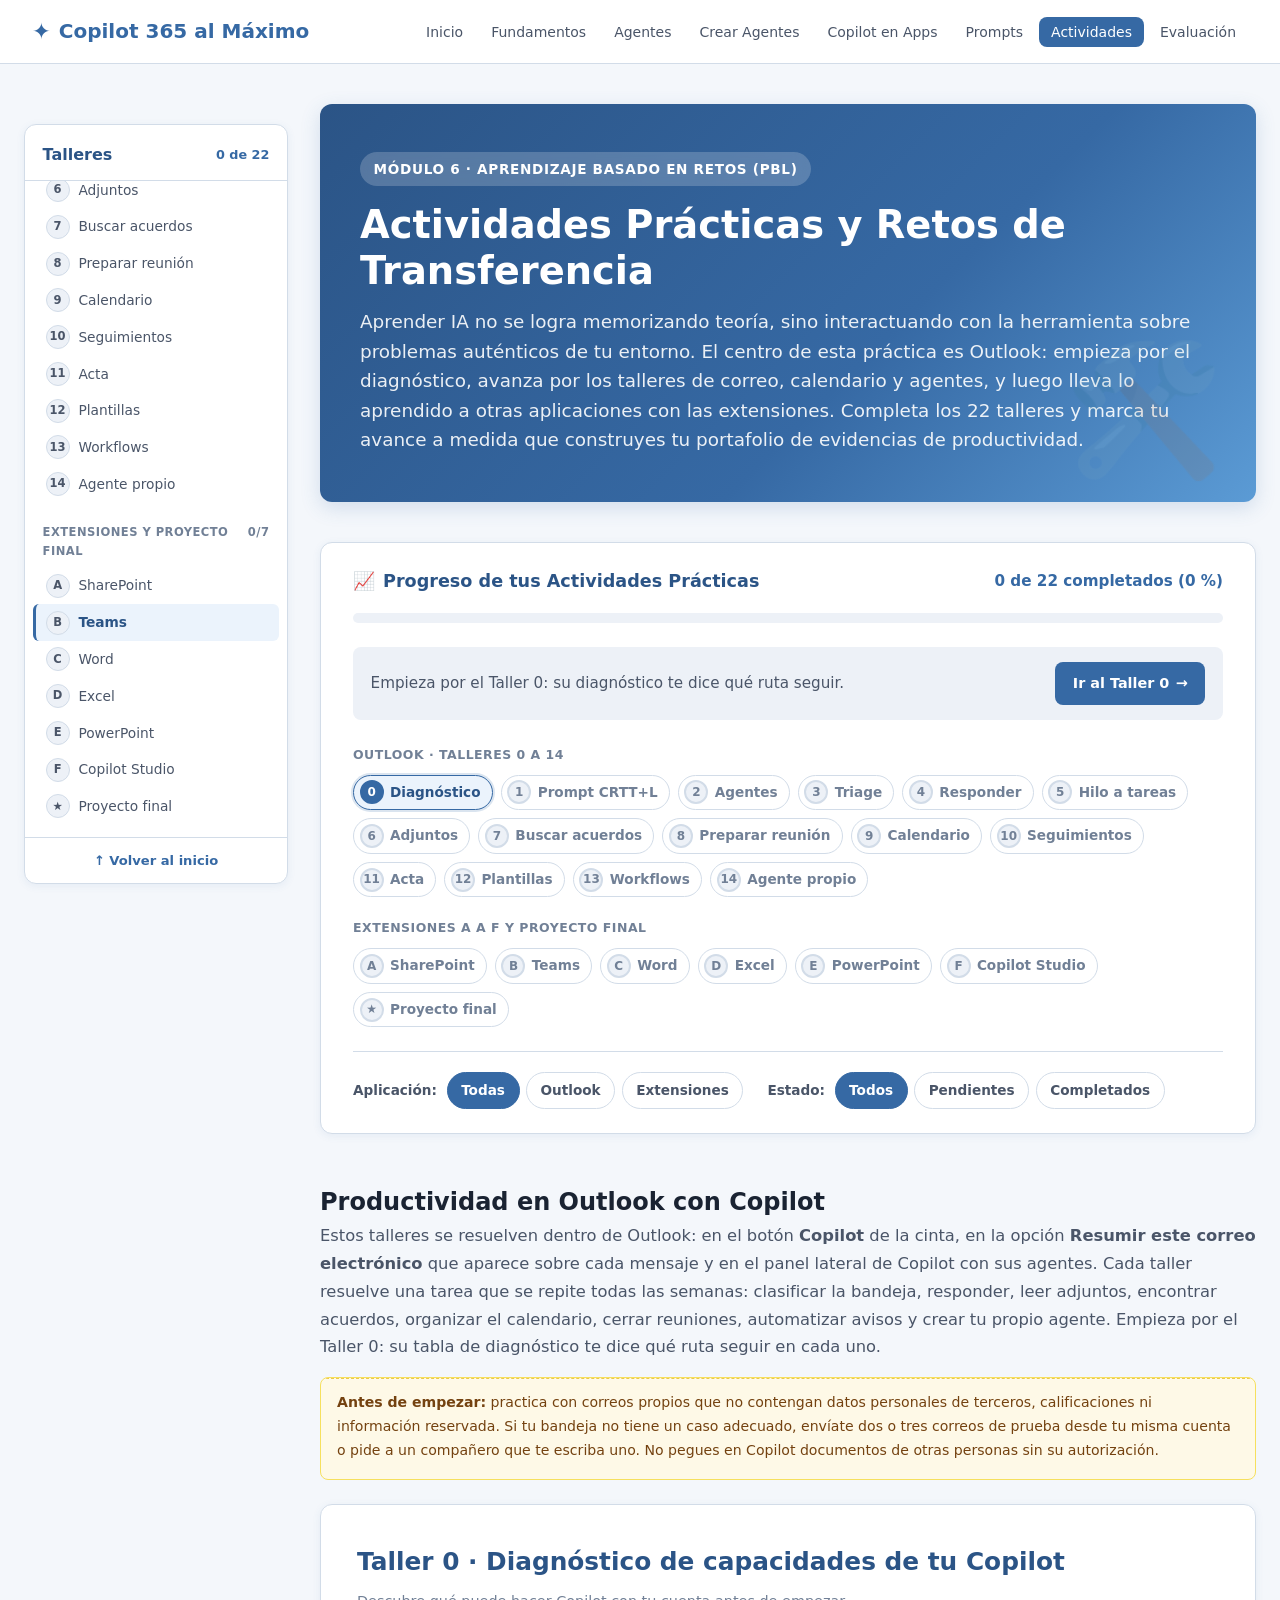
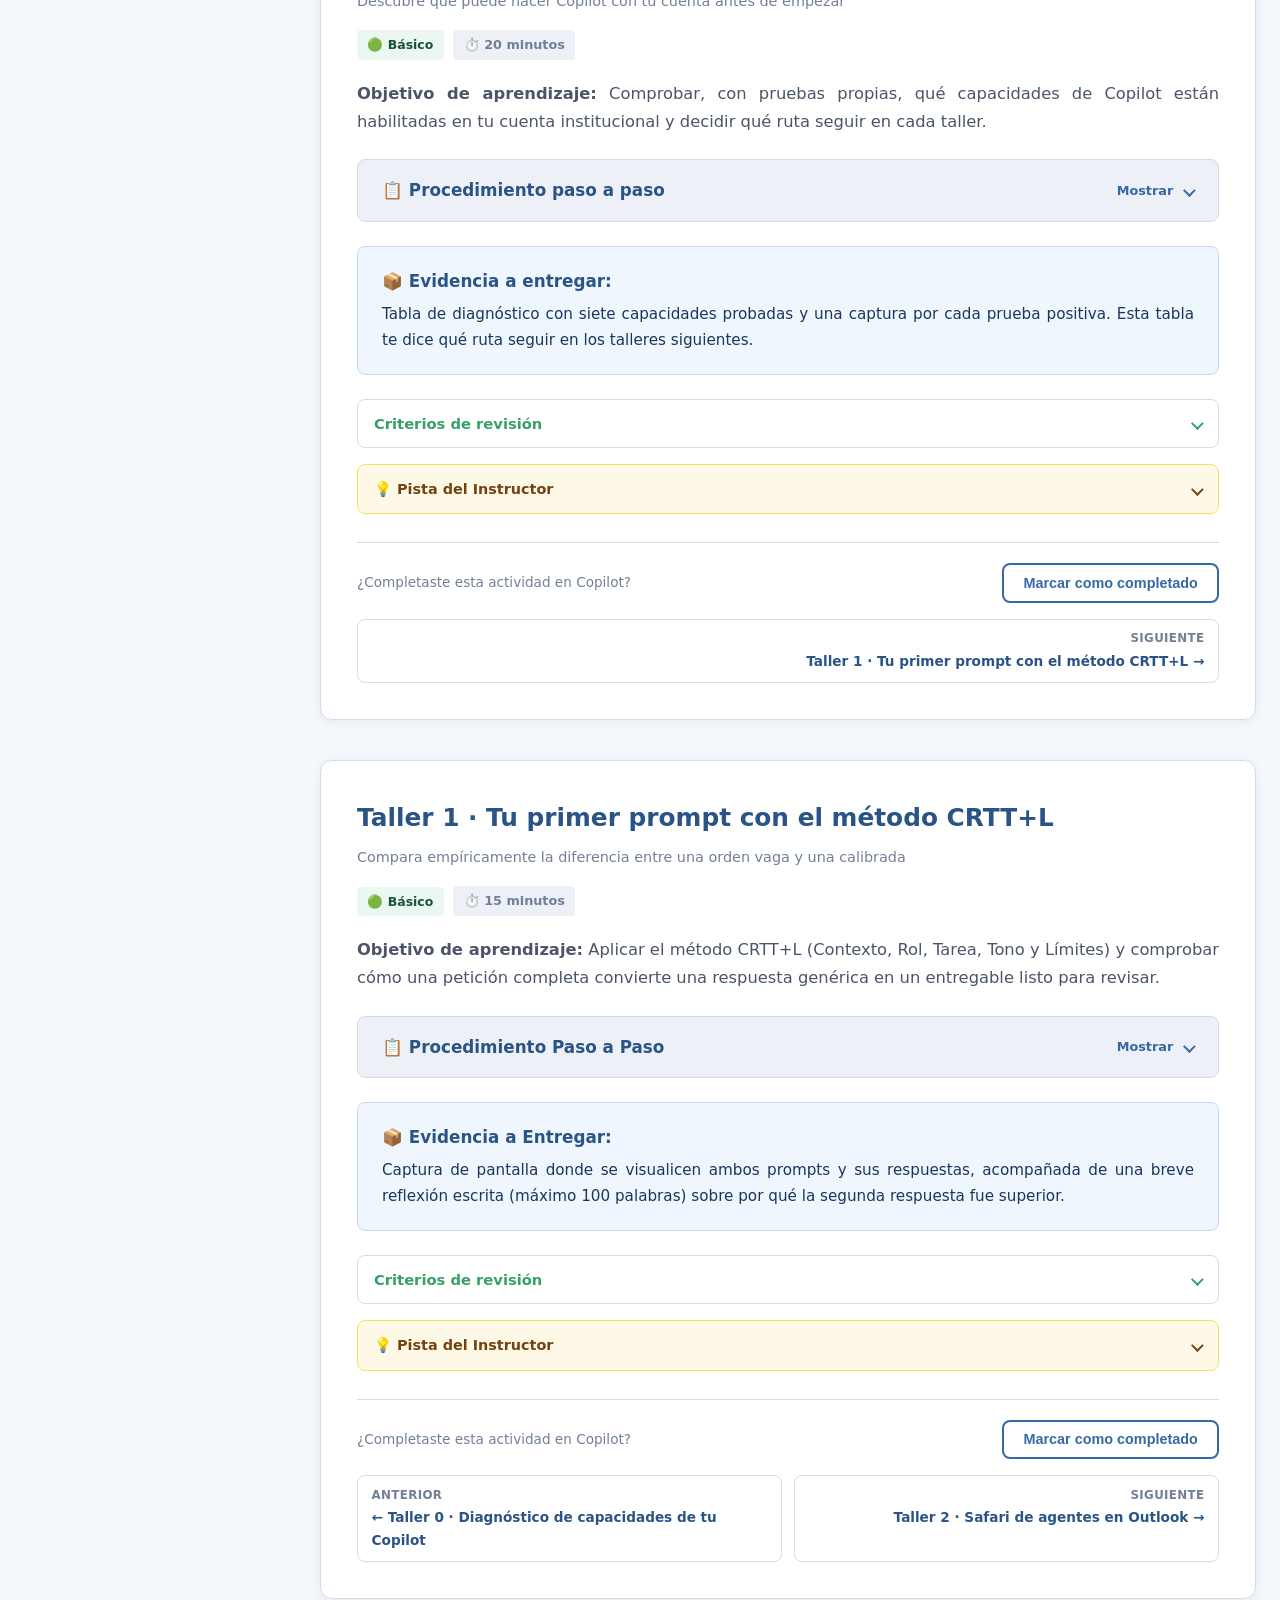
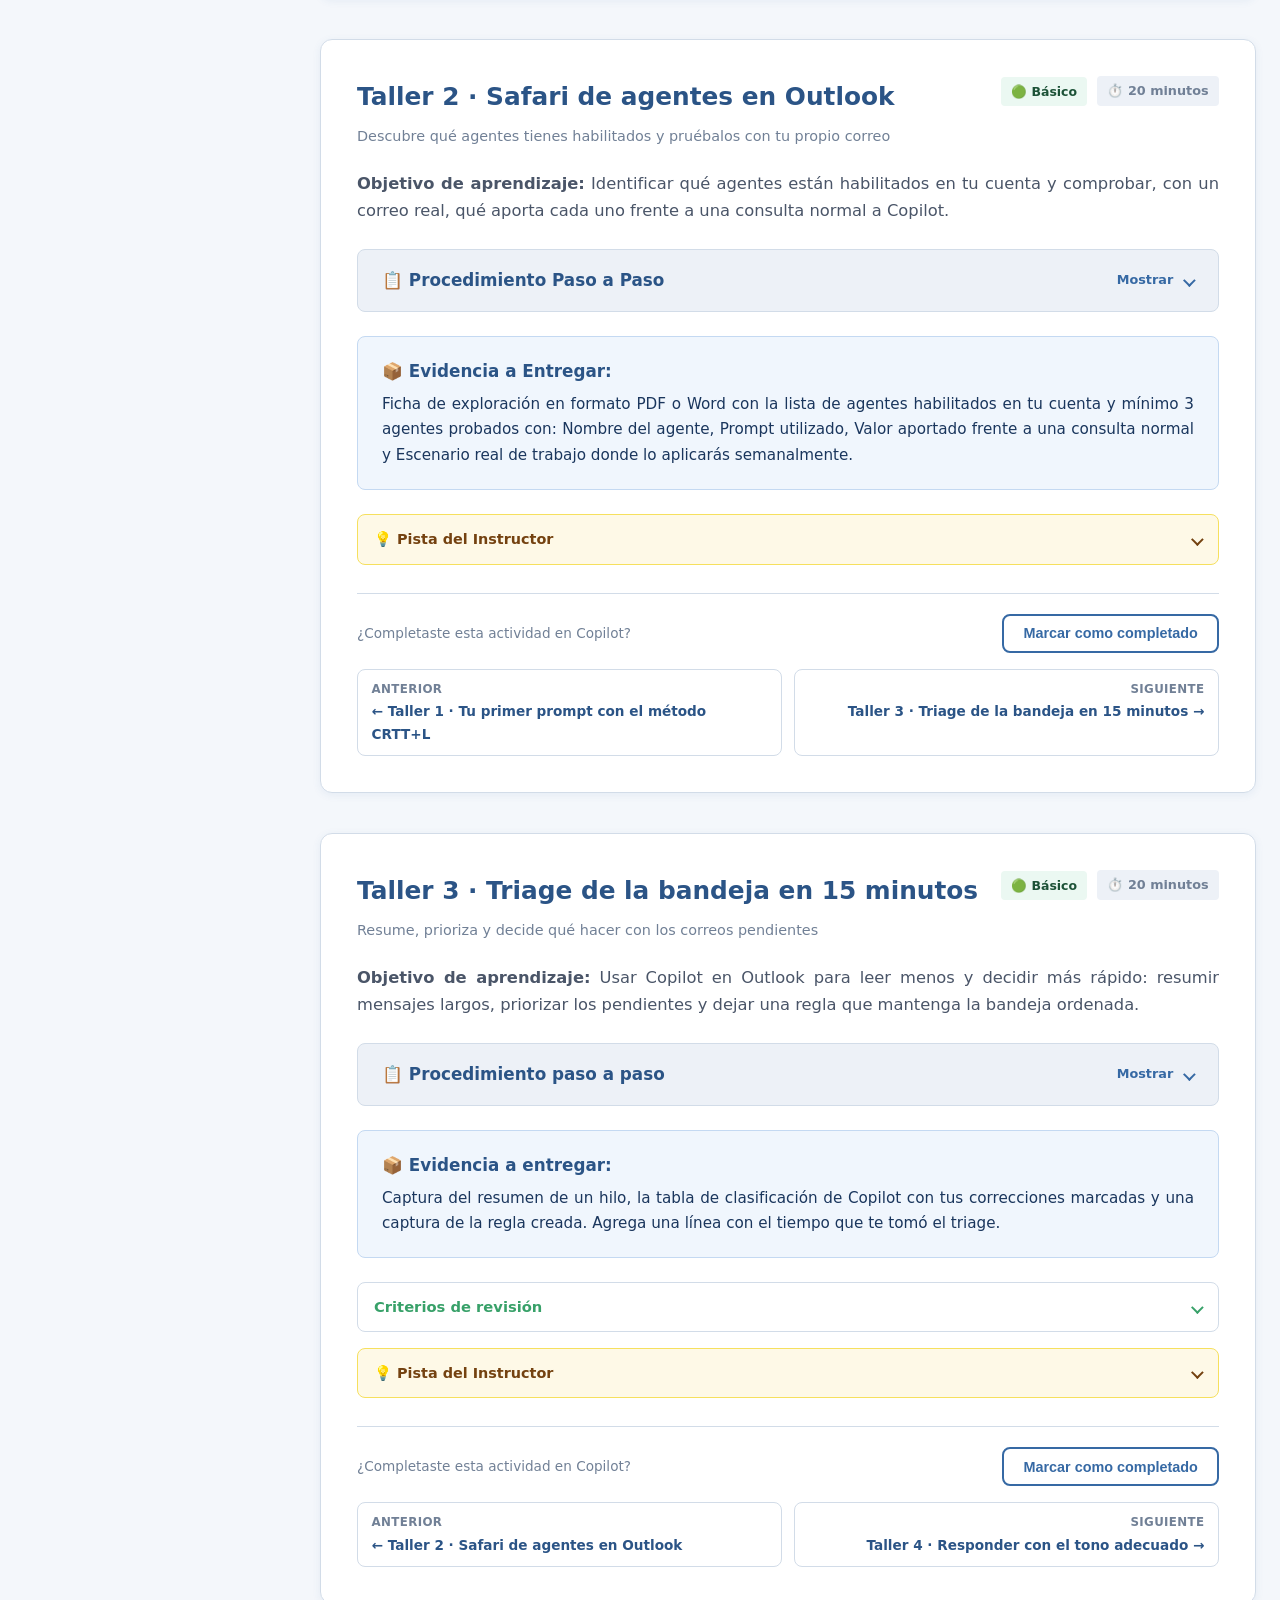
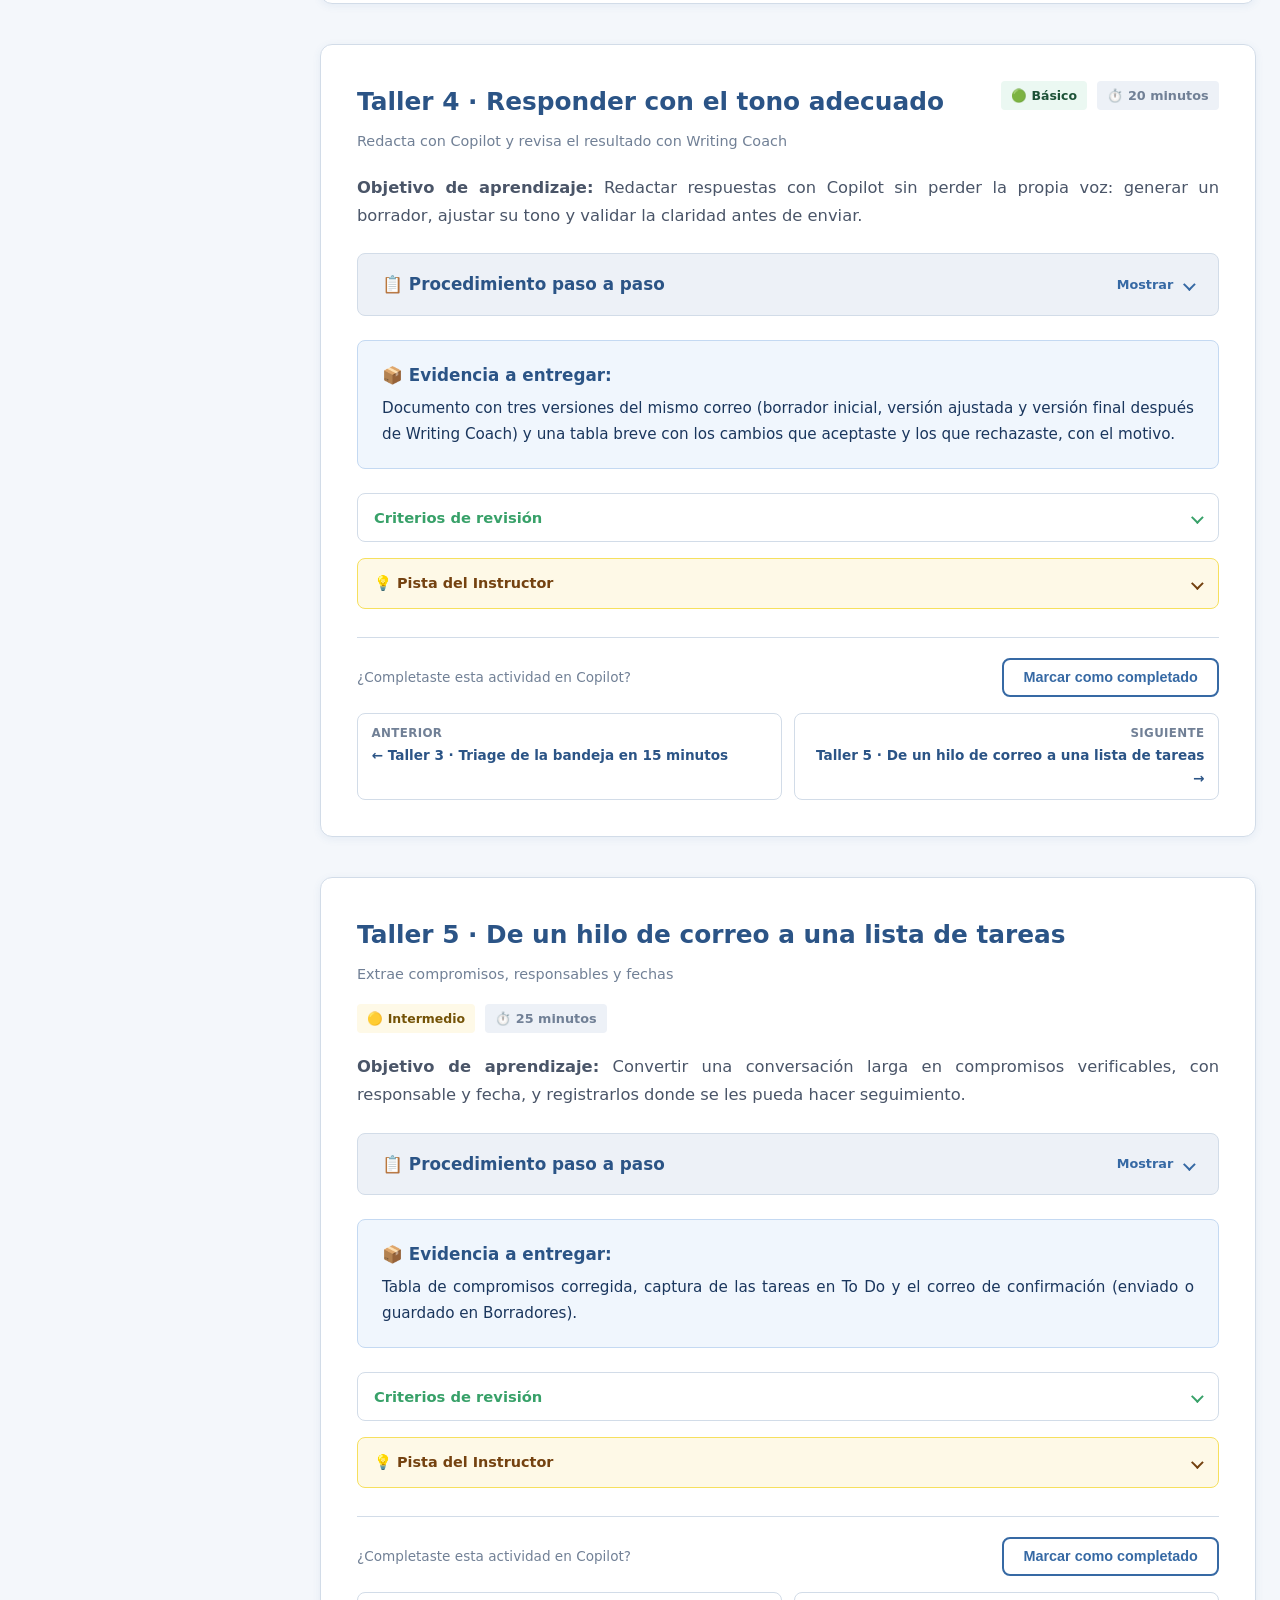
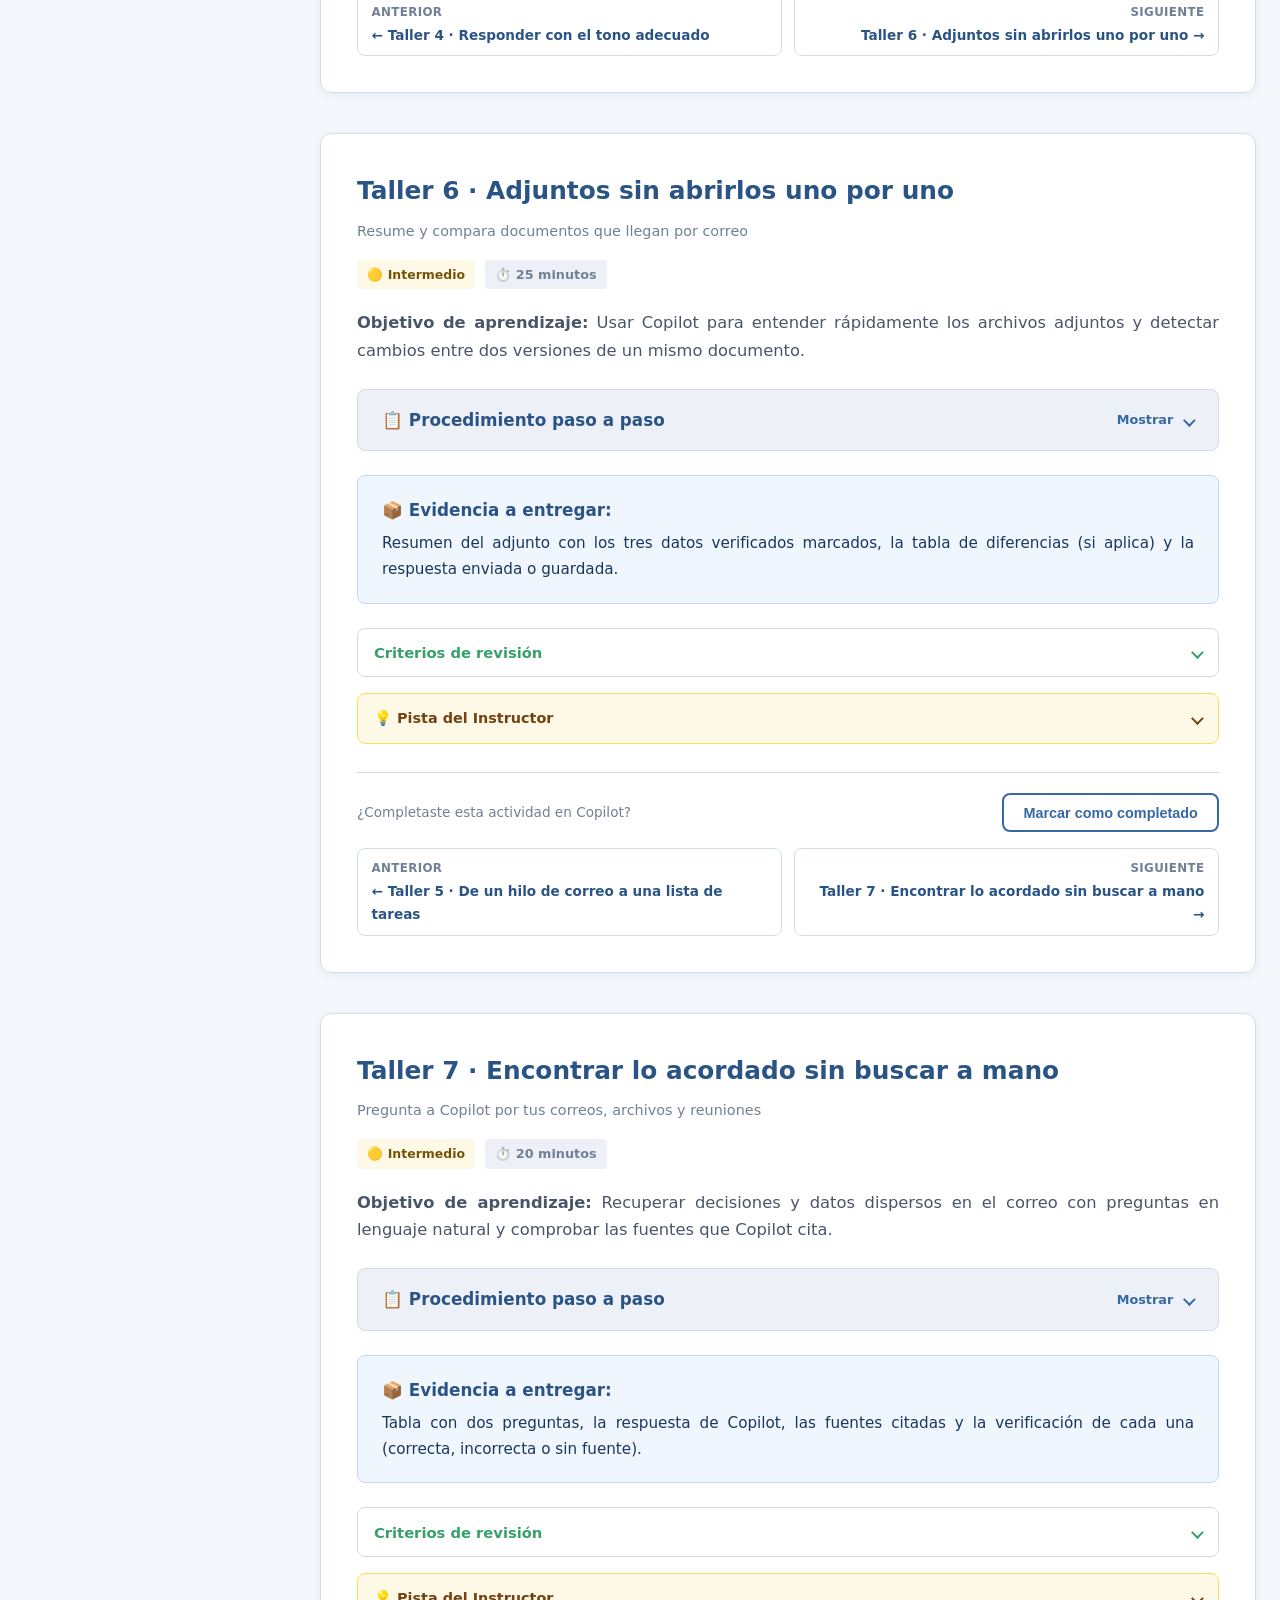
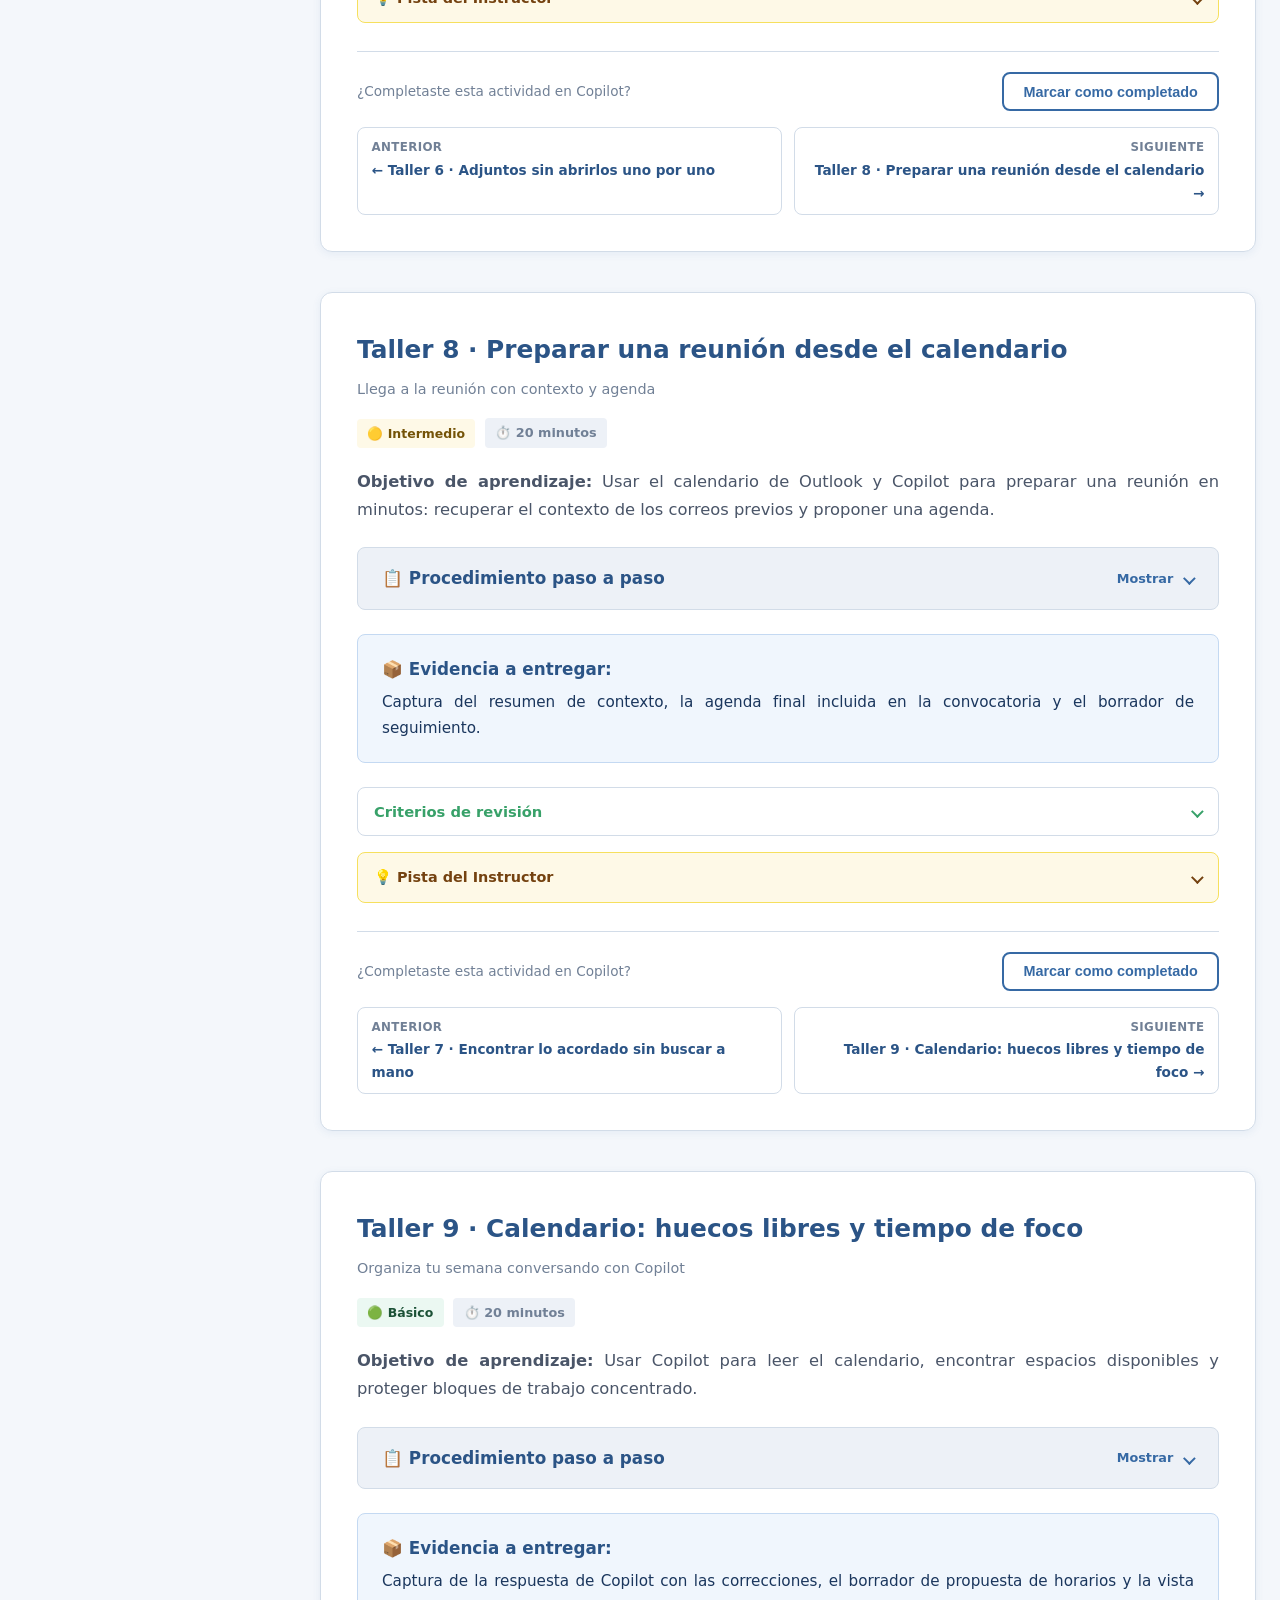
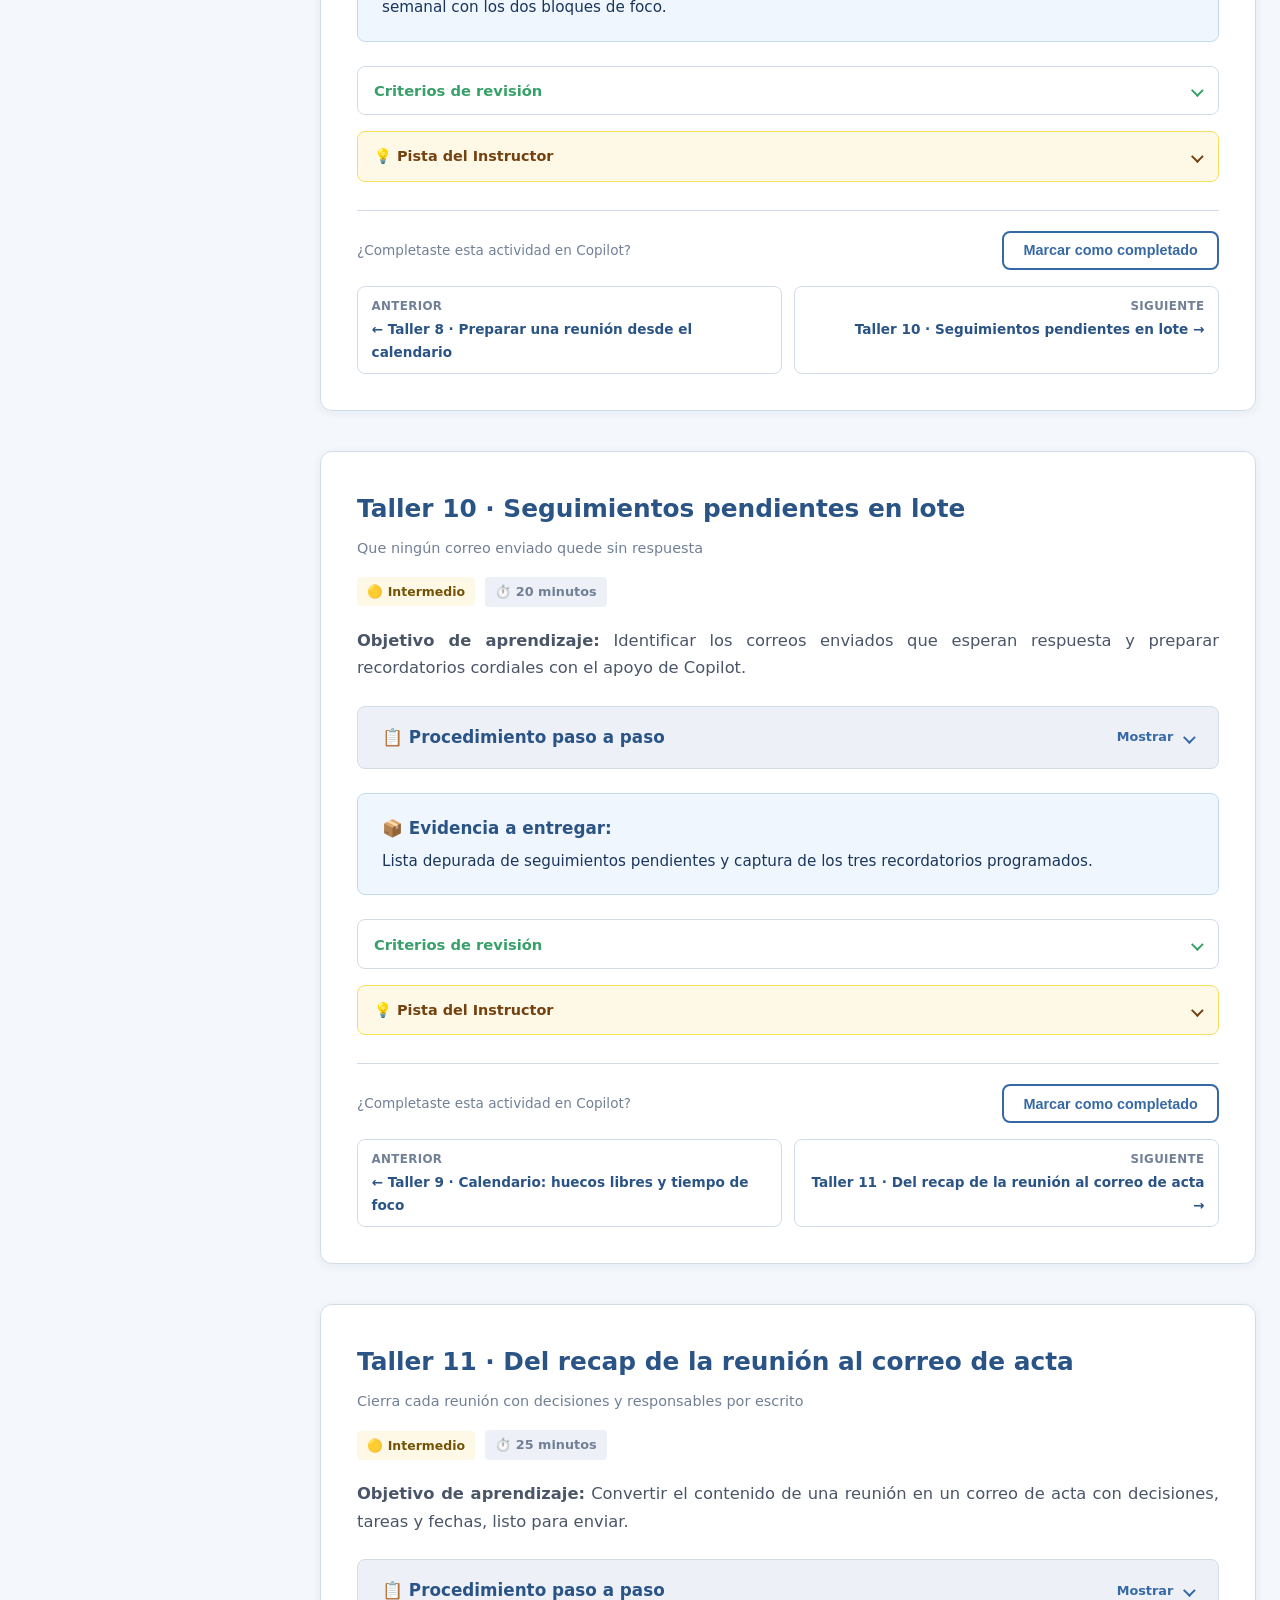
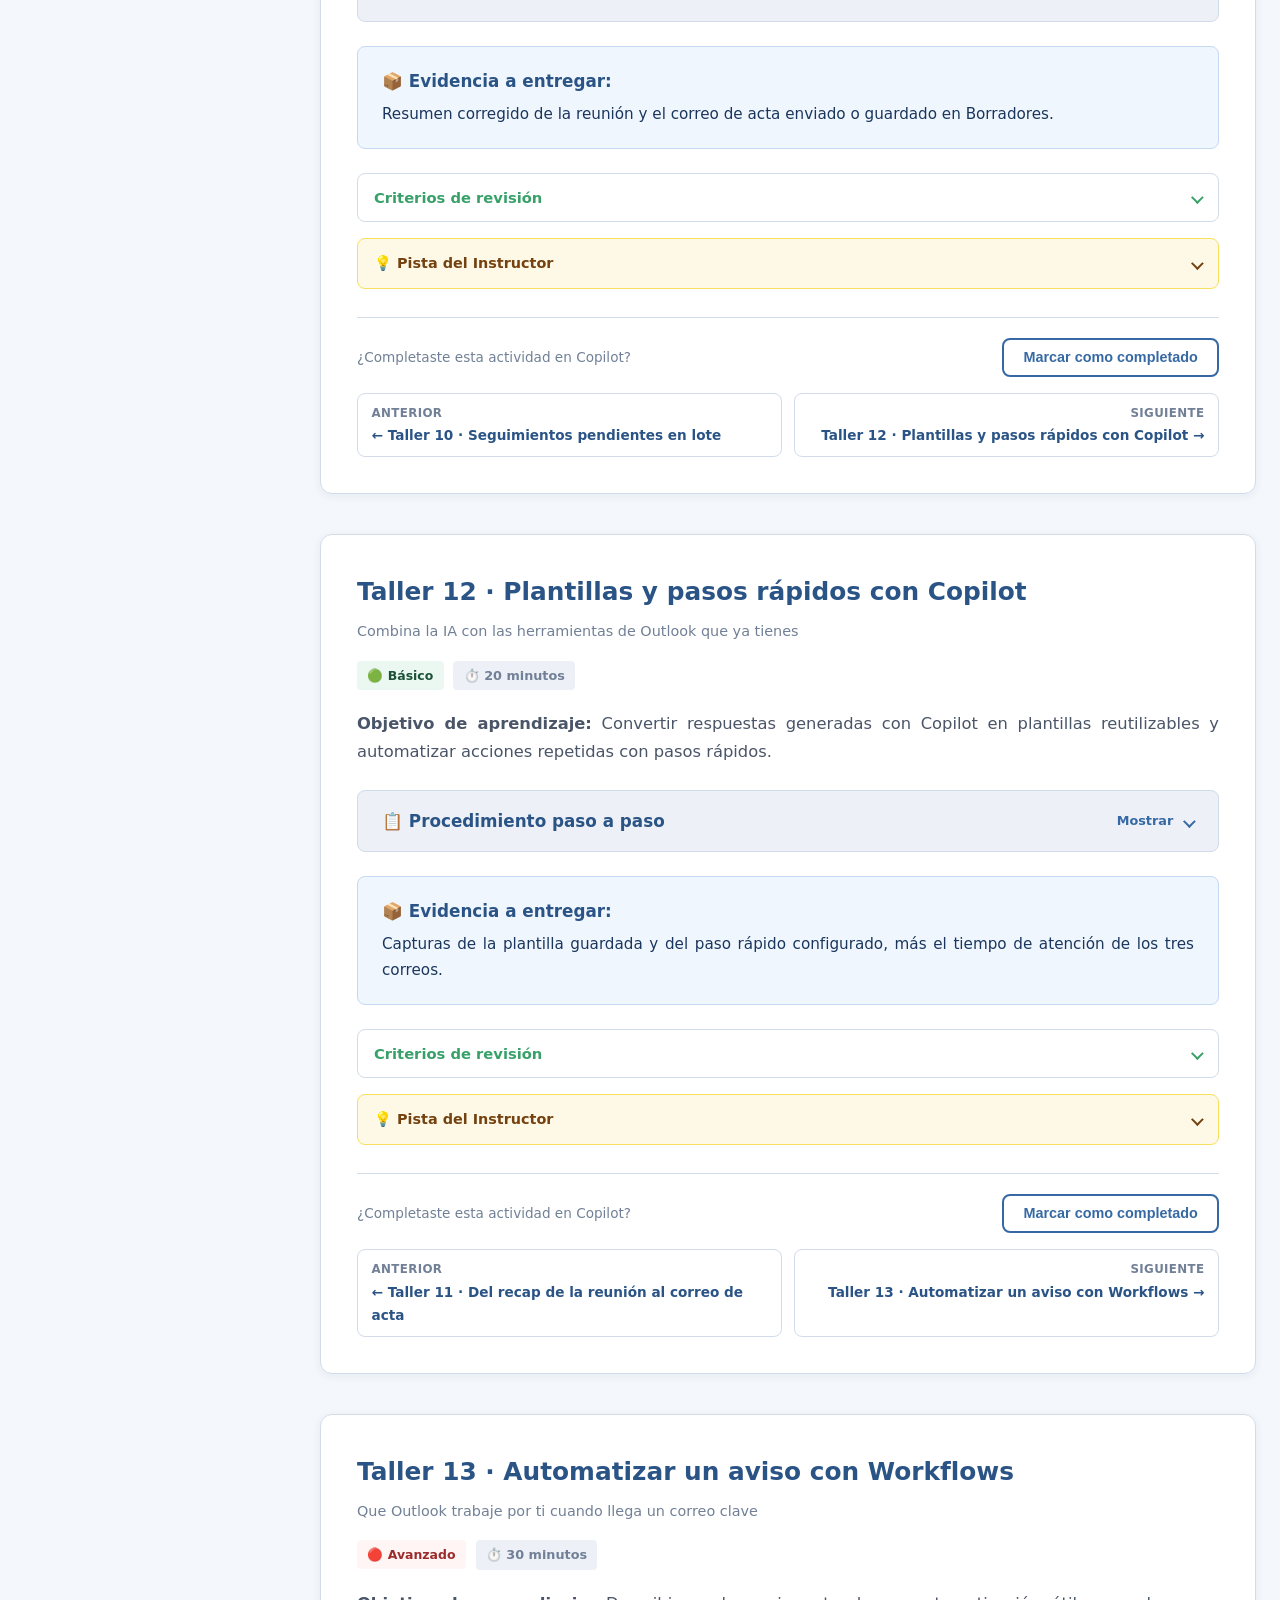
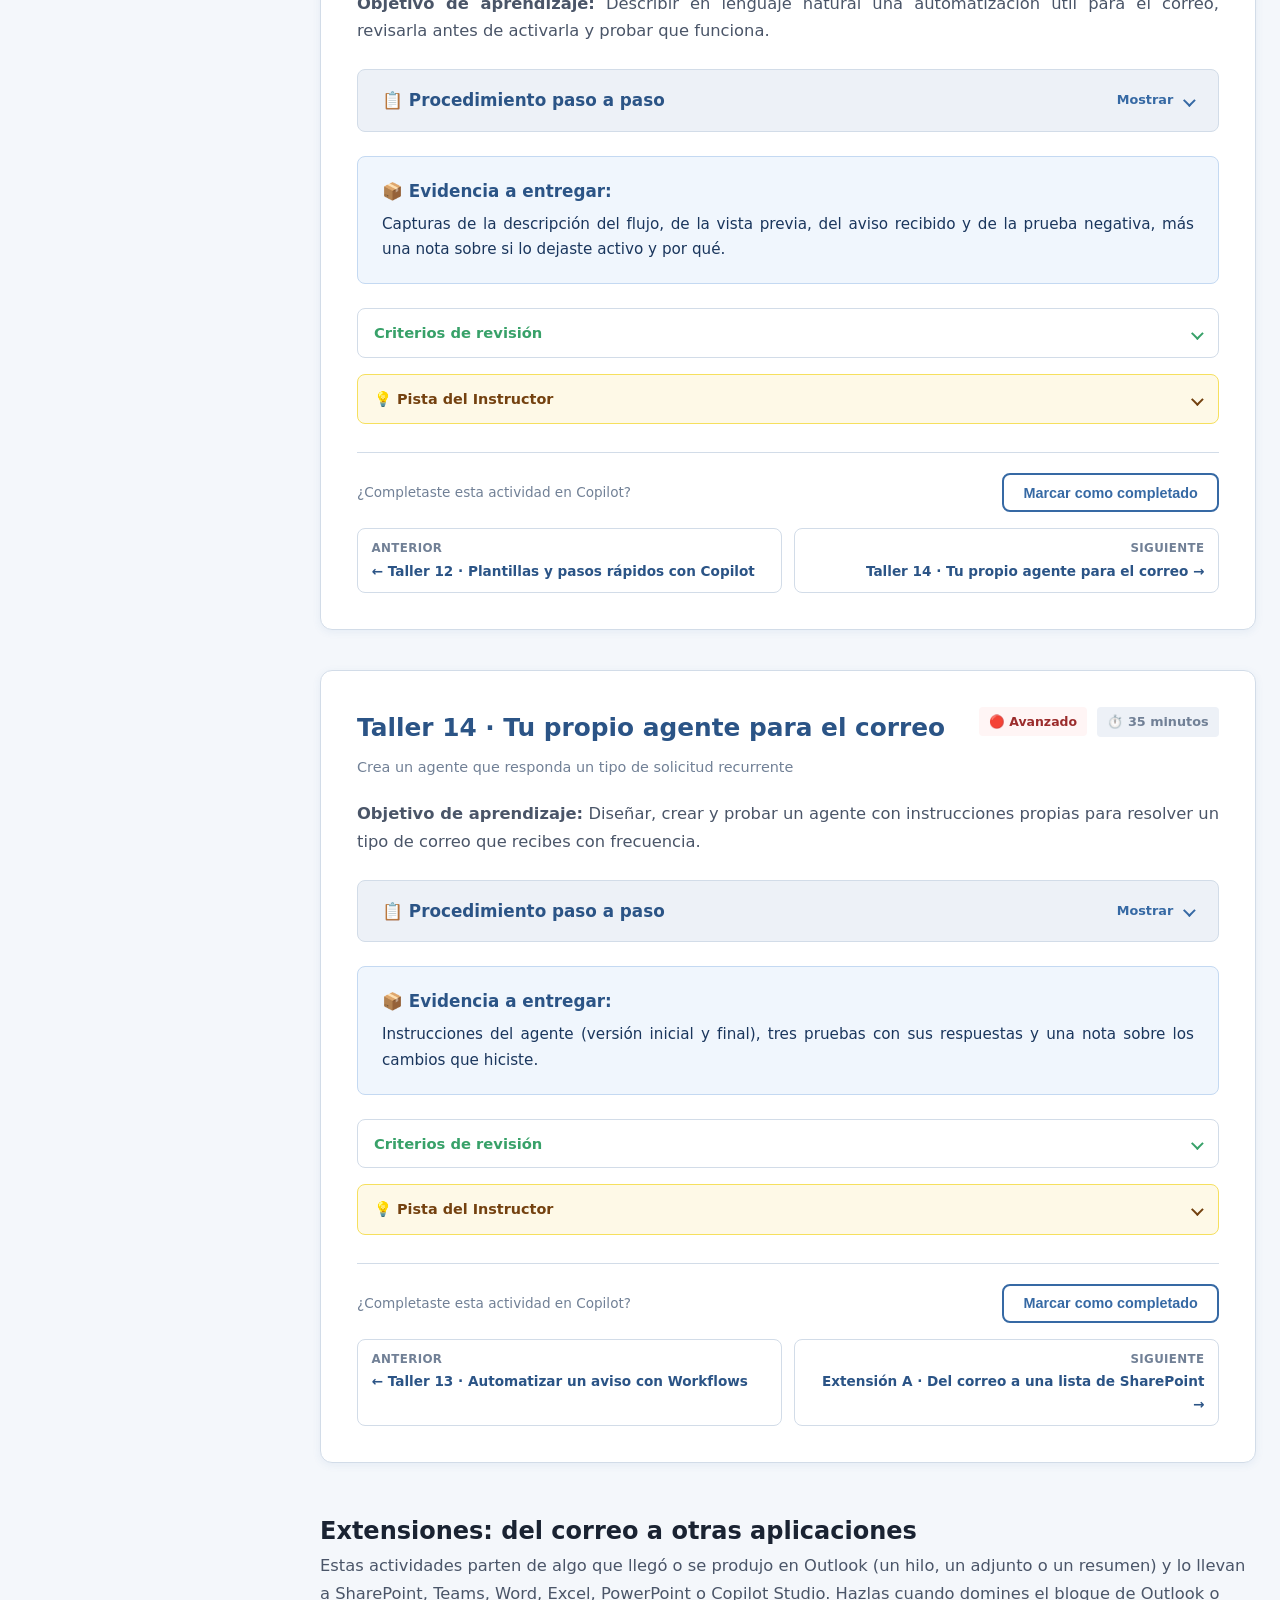
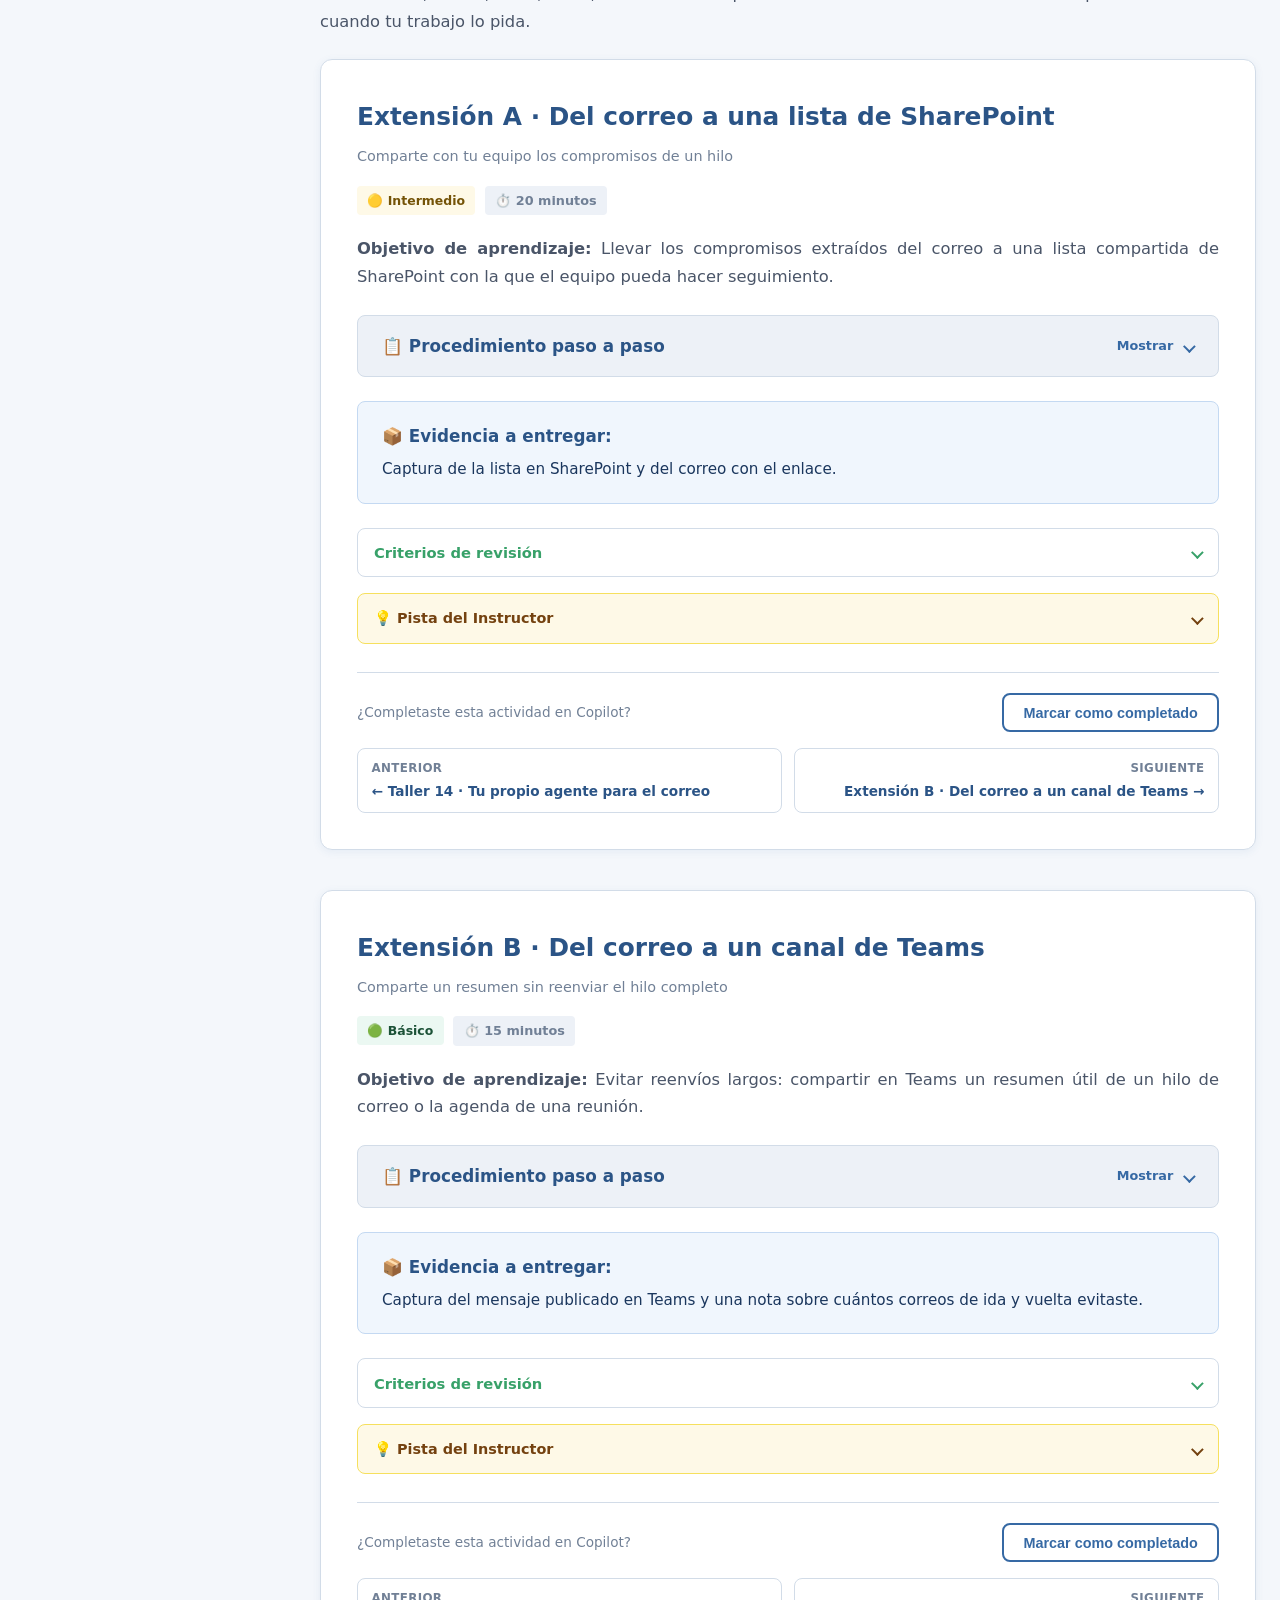
==== commit 96074f8b: "Cambios Entire-Checkpoint: 01M6P8DNRVABBV9CE9WRCYV4DM" ====
--- a/actividades.html
+++ b/actividades.html
@@ -567,6 +567,125 @@
       .filter-result { margin-left: 0; flex-basis: 100%; }
     }
 
+    /* Índice de talleres: columna lateral en escritorio, panel deslizable en pantallas angostas */
+    .activities-layout { display: block; }
+    .activities-main { min-inline-size: 0; inline-size: 100%; }
+    .activity-index {
+      background: var(--surface);
+      border: 1px solid var(--border);
+      border-radius: var(--radius-card);
+      box-shadow: var(--shadow-card);
+      display: flex; flex-direction: column;
+    }
+    .activity-index-head {
+      display: flex; align-items: center; gap: .6rem;
+      padding: 1rem 1.1rem .75rem;
+      border-bottom: 1px solid var(--border);
+    }
+    .activity-index-head h2 { font-size: 1rem; color: var(--primary-dark); margin: 0; }
+    .activity-index-count { font-size: .8rem; font-weight: 700; color: var(--primary); margin-left: auto; }
+    .index-close {
+      display: none; border: none; background: none; cursor: pointer;
+      font-size: 1.1rem; line-height: 1; color: var(--text-secondary);
+      padding: .4rem; border-radius: 6px;
+    }
+    .index-close:hover { background: var(--surface-alt); }
+    .activity-index nav { overflow-y: auto; padding: .5rem .5rem .75rem; flex: 1; }
+    .index-noscript { font-size: .85rem; color: var(--text-muted); padding: .5rem .6rem; }
+    .index-group + .index-group { margin-top: .75rem; }
+    .index-group-title {
+      display: flex; justify-content: space-between; gap: .5rem;
+      font-size: .72rem; font-weight: 700; letter-spacing: .04em; text-transform: uppercase;
+      color: var(--text-muted); padding: .5rem .6rem .35rem;
+    }
+    .index-list { list-style: none; margin: 0; padding: 0; }
+    .index-link {
+      display: flex; align-items: center; gap: .55rem;
+      padding: .4rem .6rem; border-radius: 6px;
+      font-size: .86rem; line-height: 1.35; color: var(--text-secondary); text-decoration: none;
+      border-left: 3px solid transparent;
+    }
+    .index-link:hover { background: var(--surface-alt); color: var(--primary-dark); }
+    .index-link:focus-visible { outline: 3px solid var(--accent); outline-offset: 1px; }
+    .index-code {
+      flex-shrink: 0; width: 1.5rem; height: 1.5rem; border-radius: 50%;
+      display: inline-flex; align-items: center; justify-content: center;
+      font-size: .72rem; font-weight: 700;
+      background: var(--surface-alt); border: 1.5px solid var(--border); color: var(--text-secondary);
+    }
+    .index-label { flex: 1; min-inline-size: 0; }
+    .index-state { flex-shrink: 0; font-size: .72rem; font-weight: 700; }
+    .index-link.is-done .index-code { background: var(--success); border-color: var(--success); color: #fff; }
+    .index-link.is-done .index-state { color: var(--success); }
+    .index-link.is-next .index-code { border-color: var(--primary); color: var(--primary); }
+    .index-link.is-next .index-state { color: var(--primary); }
+    .index-link[aria-current="location"] {
+      background: #EBF3FC; color: var(--primary-dark); font-weight: 600;
+      border-left-color: var(--primary);
+    }
+    .index-link.is-filtered { opacity: .45; }
+    .index-top {
+      display: block; text-align: center; padding: .7rem; font-size: .82rem; font-weight: 600;
+      color: var(--primary); text-decoration: none; border-top: 1px solid var(--border);
+    }
+    .index-top:hover { background: var(--surface-alt); }
+    .btn-index {
+      font: inherit; font-size: .88rem; font-weight: 700; cursor: pointer;
+      display: inline-flex; align-items: center; gap: .4rem;
+      padding: .55rem 1rem; border-radius: var(--radius-btn);
+      background: var(--surface); color: var(--primary); border: 2px solid var(--primary);
+      transition: var(--transition);
+    }
+    .btn-index:hover { background: var(--primary); color: #fff; }
+    .btn-index:focus-visible { outline: 3px solid var(--accent); outline-offset: 2px; }
+    .btn-index-sm { padding: .3rem .7rem; font-size: .8rem; }
+    .tracker-next-actions { display: flex; flex-wrap: wrap; gap: .6rem; }
+    .index-backdrop {
+      position: fixed; inset: 0; z-index: 1090; background: rgba(26,35,50,.45);
+    }
+    .index-backdrop[hidden] { display: none; }
+
+    /* Anterior y siguiente dentro de cada tarjeta */
+    .card-pager {
+      display: flex; justify-content: space-between; gap: .75rem; flex-wrap: wrap;
+      margin-top: 1rem;
+    }
+    .card-pager a {
+      display: inline-flex; flex-direction: column; gap: .1rem;
+      padding: .55rem .85rem; border-radius: var(--radius-btn);
+      border: 1px solid var(--border); text-decoration: none;
+      font-size: .85rem; font-weight: 600; color: var(--primary-dark);
+      flex: 1 1 14rem;
+    }
+    .card-pager a:hover { border-color: var(--primary); background: var(--surface-alt); }
+    .card-pager a:focus-visible { outline: 3px solid var(--accent); outline-offset: 2px; }
+    .card-pager small { font-size: .74rem; font-weight: 600; color: var(--text-muted); text-transform: uppercase; letter-spacing: .03em; }
+    .card-pager .pager-next { text-align: end; align-items: flex-end; }
+
+    @media (min-width: 75rem) {
+      .activities-layout {
+        display: grid; grid-template-columns: 16.5rem minmax(0, 1fr);
+        gap: 2rem; align-items: start;
+      }
+      .activity-index {
+        position: sticky; top: 124px;
+        max-block-size: calc(100vh - 140px);
+      }
+      .btn-index { display: none; }
+    }
+    @media (max-width: 74.99rem) {
+      .activity-index {
+        position: fixed; z-index: 1100; top: 0; bottom: 0; left: 0;
+        inline-size: min(22rem, 88vw);
+        border-radius: 0 var(--radius-card) var(--radius-card) 0;
+        transform: translateX(-105%); visibility: hidden;
+        /* visibility cambia al instante al abrir (para poder enfocar) y con retraso al cerrar */
+        transition: transform .25s ease, visibility 0s linear .25s;
+      }
+      .activity-index.open { transform: none; visibility: visible; transition: transform .25s ease, visibility 0s; }
+      .index-close { display: inline-flex; }
+    }
+
     /* Page Nav */
     .page-nav-bar {
       display: flex;
@@ -702,10 +821,23 @@
 
   <!-- Main Content -->
   <main>
-    <div class="container">
+    <div class="container activities-layout">
+      <div class="index-backdrop" id="indexBackdrop" hidden></div>
+      <aside class="activity-index" id="activityIndex" aria-labelledby="activityIndexTitle">
+        <div class="activity-index-head">
+          <h2 id="activityIndexTitle">Talleres</h2>
+          <span class="activity-index-count" id="indexCount">0 de 22</span>
+          <button type="button" class="index-close" id="indexClose" aria-label="Cerrar índice de talleres">✕</button>
+        </div>
+        <nav aria-label="Índice de talleres">
+          <div id="indexGroups"><p class="index-noscript">Usa los hitos del panel de progreso para ir a cada taller.</p></div>
+        </nav>
+        <a class="index-top" href="#top">↑ Volver al inicio</a>
+      </aside>
+      <div class="activities-main">
 
       <!-- Header -->
-      <header class="page-header">
+      <header class="page-header" id="top">
         <div class="badge">Módulo 6 · Aprendizaje Basado en Retos (PBL)</div>
         <h1>Actividades Prácticas y Retos de Transferencia</h1>
         <p>Aprender IA no se logra memorizando teoría, sino interactuando con la herramienta sobre problemas auténticos de tu entorno. El centro de esta práctica es Outlook: empieza por el diagnóstico, avanza por los talleres de correo, calendario y agentes, y luego lleva lo aprendido a otras aplicaciones con las extensiones. Completa los 22 talleres y marca tu avance a medida que construyes tu portafolio de evidencias de productividad.</p>
@@ -724,7 +856,10 @@
         </div>
         <div class="tracker-next">
           <p id="nextLabel">Empieza por el Taller 0: su diagnóstico te dice qué ruta seguir.</p>
-          <a class="btn-continue" id="nextLink" href="#act-15">Ir al Taller 0</a>
+          <div class="tracker-next-actions">
+            <button type="button" class="btn-index" data-open-index aria-controls="activityIndex" aria-expanded="false">☰ Ver todos los talleres</button>
+            <a class="btn-continue" id="nextLink" href="#act-15">Ir al Taller 0</a>
+          </div>
         </div>
         <div class="milestone-group">
           <h3 class="milestone-group-title">Outlook · Talleres 0 a 14</h3>
@@ -776,6 +911,7 @@
       </section>
 
       <div class="progress-dock" id="progressDock" hidden>
+        <button type="button" class="btn-index btn-index-sm" data-open-index aria-controls="activityIndex" aria-expanded="false">☰ Talleres</button>
         <span class="progress-dock-stats" id="dockStats">0 de 22</span>
         <span class="progress-dock-bar" aria-hidden="true"><span id="dockBar"></span></span>
         <a class="btn-continue btn-continue-sm" id="dockLink" href="#act-15">Ir al Taller 0</a>
@@ -2005,6 +2141,7 @@
         <a href="evaluacion.html" class="btn-nav btn-nav-next">Siguiente: Evaluación Final →</a>
       </div>
 
+      </div>
     </div>
   </main>
 
@@ -2109,6 +2246,8 @@
         }
       });
       applyFilter();
+      renderIndex(completed, next);
+      renderPagers();
     }
 
     function applyFilter() {
@@ -2148,7 +2287,144 @@
       });
     }
 
+    // Índice de talleres y navegación anterior/siguiente.
+    let currentId = null;
+    let lastOpener = null;
+
+    function indexItems() {
+      return cards().map(card => {
+        const id = Number(card.dataset.id);
+        const node = document.getElementById('m-' + id);
+        const code = node ? node.querySelector('.milestone-circle').textContent.trim() : '';
+        const label = node ? node.textContent.replace(code, '').trim() : shortTitle(id);
+        return { id, tool: card.dataset.tool, code, label };
+      });
+    }
+
+    function renderIndex(completed, next) {
+      const box = document.getElementById('indexGroups');
+      if (!box) return;
+      const { count, total } = AP.summarize(order(), completed);
+      document.getElementById('indexCount').textContent = `${count} de ${total}`;
+      box.innerHTML = '';
+      AP.buildIndex(indexItems(), completed, next).forEach(group => {
+        const sec = document.createElement('div');
+        sec.className = 'index-group';
+        const title = document.createElement('p');
+        title.className = 'index-group-title';
+        title.innerHTML = `<span></span><span>${group.done}/${group.total}</span>`;
+        title.firstChild.textContent = group.title;
+        const ul = document.createElement('ul');
+        ul.className = 'index-list';
+        group.items.forEach(it => {
+          const li = document.createElement('li');
+          const a = document.createElement('a');
+          a.className = 'index-link' + (it.done ? ' is-done' : '') + (it.isNext ? ' is-next' : '');
+          a.href = '#act-' + it.id;
+          a.dataset.id = it.id;
+          const h = document.querySelector('#act-' + it.id + ' h2');
+          if (h) a.title = h.textContent.trim();
+          const state = it.done ? '✓ Hecho' : it.isNext ? 'Sigue' : '';
+          a.innerHTML = `<span class="index-code" aria-hidden="true"></span><span class="index-label"></span><span class="index-state"></span>`;
+          a.children[0].textContent = it.done ? '✓' : it.code;
+          a.children[1].textContent = it.label;
+          a.children[2].textContent = state;
+          if (state) a.setAttribute('aria-label', `${it.label}, ${it.done ? 'completado' : 'siguiente taller'}`);
+          if (it.id === currentId) a.setAttribute('aria-current', 'location');
+          li.appendChild(a);
+          ul.appendChild(li);
+        });
+        sec.append(title, ul);
+        box.appendChild(sec);
+      });
+      markFiltered();
+    }
+
+    function markFiltered() {
+      document.querySelectorAll('.index-link').forEach(a => {
+        const card = document.getElementById('act-' + a.dataset.id);
+        a.classList.toggle('is-filtered', !!(card && card.hidden));
+      });
+    }
+
+    function setCurrent(id) {
+      currentId = id;
+      document.querySelectorAll('.index-link').forEach(a => {
+        if (Number(a.dataset.id) === id) a.setAttribute('aria-current', 'location');
+        else a.removeAttribute('aria-current');
+      });
+      const active = document.querySelector('.index-link[aria-current]');
+      const nav = document.querySelector('.activity-index nav');
+      if (active && nav) {
+        const top = active.offsetTop - nav.offsetTop;
+        if (top < nav.scrollTop || top > nav.scrollTop + nav.clientHeight - 40) nav.scrollTop = top - nav.clientHeight / 3;
+      }
+    }
+
+    function renderPagers() {
+      const seq = order();
+      cards().forEach(card => {
+        const id = Number(card.dataset.id);
+        const { prev, next } = AP.neighbors(seq, id);
+        let pager = card.querySelector('.card-pager');
+        if (!pager) {
+          pager = document.createElement('nav');
+          pager.className = 'card-pager';
+          pager.setAttribute('aria-label', 'Navegación entre talleres');
+          card.appendChild(pager);
+        }
+        pager.innerHTML = '';
+        const link = (target, cls, dir) => {
+          const a = document.createElement('a');
+          a.className = cls;
+          a.href = '#act-' + target;
+          a.innerHTML = '<small></small><span></span>';
+          a.children[0].textContent = dir;
+          a.children[1].textContent = (cls === 'pager-prev' ? '← ' : '') + document.querySelector('#act-' + target + ' h2').textContent.trim() + (cls === 'pager-next' ? ' →' : '');
+          pager.appendChild(a);
+        };
+        if (prev !== null) link(prev, 'pager-prev', 'Anterior');
+        if (next !== null) link(next, 'pager-next', 'Siguiente');
+      });
+    }
+
+    function openIndex(opener) {
+      const panel = document.getElementById('activityIndex');
+      if (window.matchMedia('(min-width: 75rem)').matches) { panel.querySelector('.index-link')?.focus(); return; }
+      lastOpener = opener || null;
+      panel.classList.add('open');
+      document.getElementById('indexBackdrop').hidden = false;
+      document.querySelectorAll('[data-open-index]').forEach(b => b.setAttribute('aria-expanded', 'true'));
+      (panel.querySelector('.index-link[aria-current]') || panel.querySelector('.index-link') || document.getElementById('indexClose')).focus();
+    }
+
+    function closeIndex(restoreFocus) {
+      const panel = document.getElementById('activityIndex');
+      if (!panel.classList.contains('open')) return;
+      panel.classList.remove('open');
+      document.getElementById('indexBackdrop').hidden = true;
+      document.querySelectorAll('[data-open-index]').forEach(b => b.setAttribute('aria-expanded', 'false'));
+      if (restoreFocus && lastOpener) lastOpener.focus();
+    }
+
+    function initIndex() {
+      document.querySelectorAll('[data-open-index]').forEach(b => b.addEventListener('click', () => openIndex(b)));
+      document.getElementById('indexClose').addEventListener('click', () => closeIndex(true));
+      document.getElementById('indexBackdrop').addEventListener('click', () => closeIndex(true));
+      document.addEventListener('keydown', e => { if (e.key === 'Escape') closeIndex(true); });
+      document.getElementById('activityIndex').addEventListener('click', e => {
+        if (e.target.closest('a')) closeIndex(false);
+      });
+      if ('IntersectionObserver' in window) {
+        const spy = new IntersectionObserver(entries => {
+          entries.forEach(en => { if (en.isIntersecting) setCurrent(Number(en.target.dataset.id)); });
+        }, { rootMargin: '-140px 0px -55% 0px' });
+        cards().forEach(c => spy.observe(c));
+      }
+    }
+
     window.addEventListener('DOMContentLoaded', () => {
+      initIndex();
       document.querySelectorAll('.filter-set').forEach(set => {
         set.addEventListener('click', e => {
           const chip = e.target.closest('.filter-chip');
@@ -2185,8 +2461,11 @@
       const hamburger = document.getElementById('hamburger');
       const navLinks = document.getElementById('nav-links');
       if (hamburger && navLinks) {
+        hamburger.setAttribute('aria-controls', 'nav-links');
+        hamburger.setAttribute('aria-expanded', 'false');
         hamburger.addEventListener('click', () => {
-          navLinks.classList.toggle('open');
+          const open = navLinks.classList.toggle('open');
+          hamburger.setAttribute('aria-expanded', String(open));
         });
       }
     });
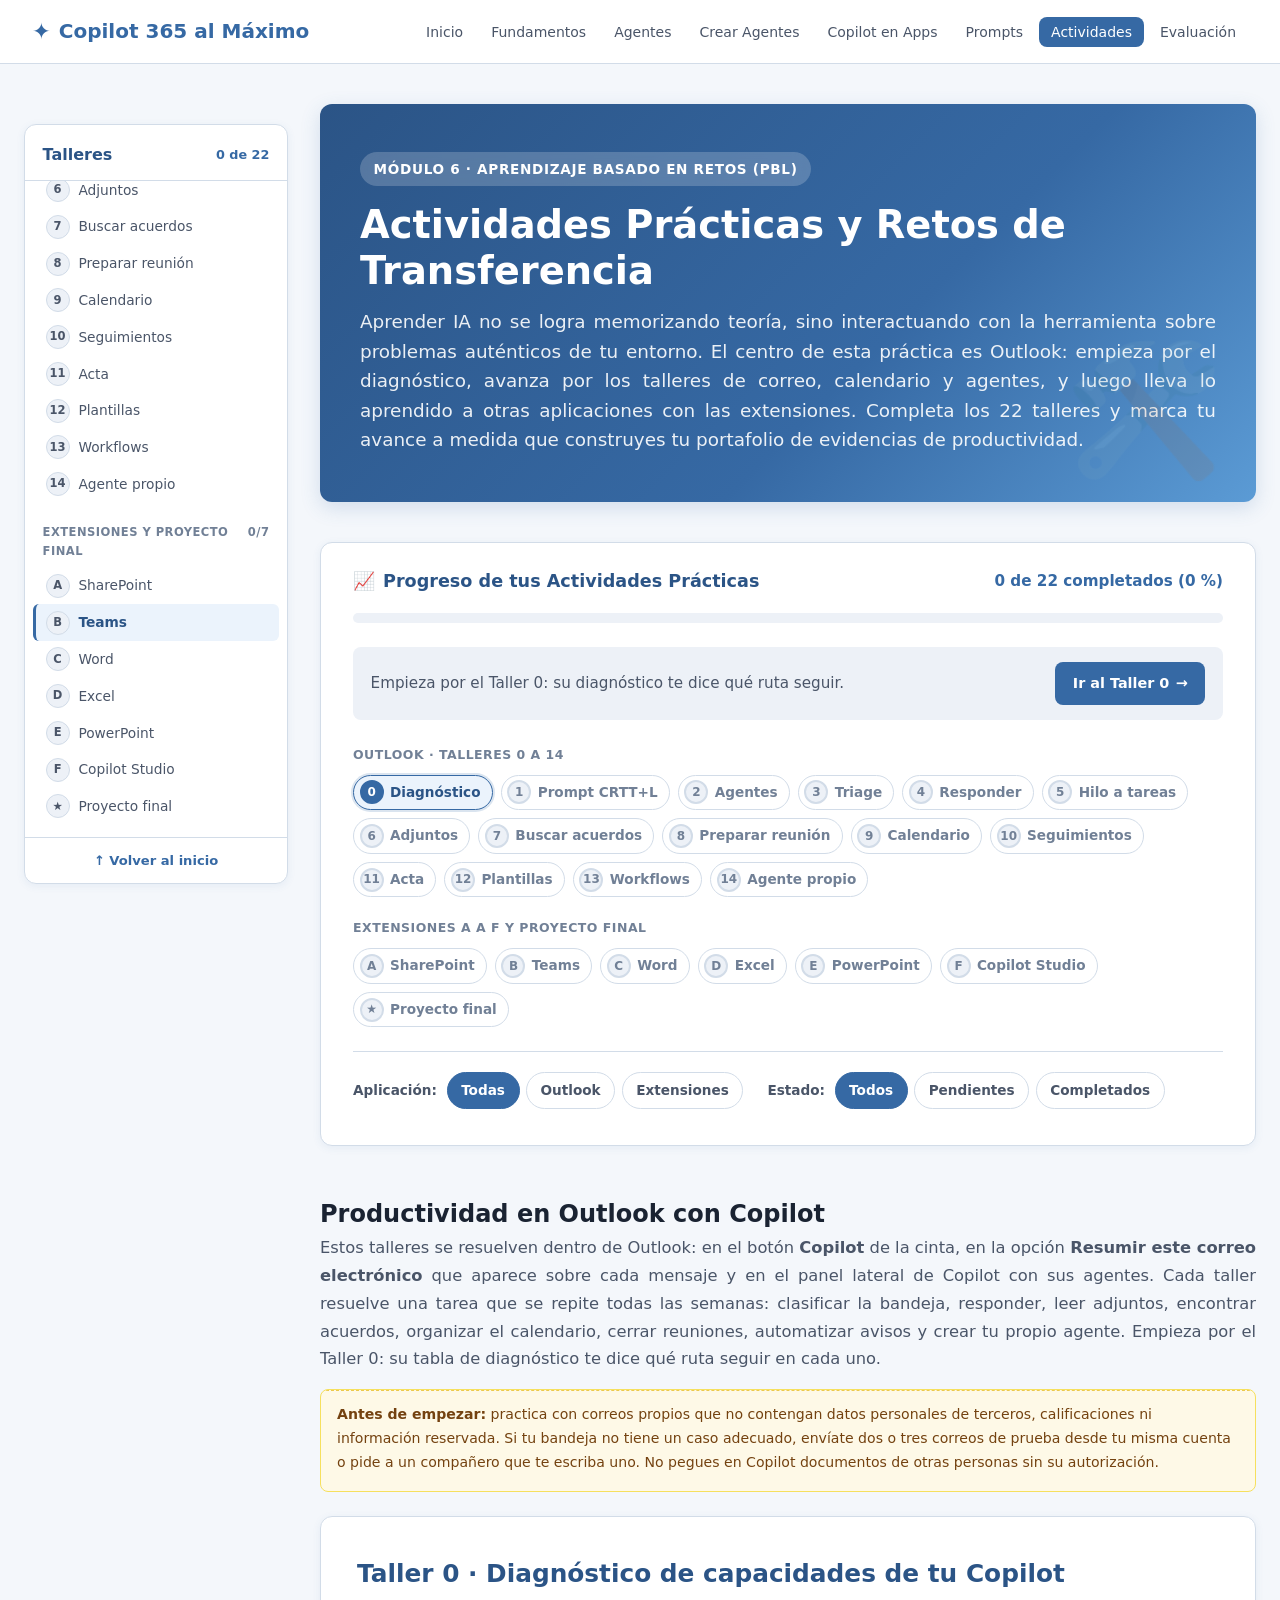
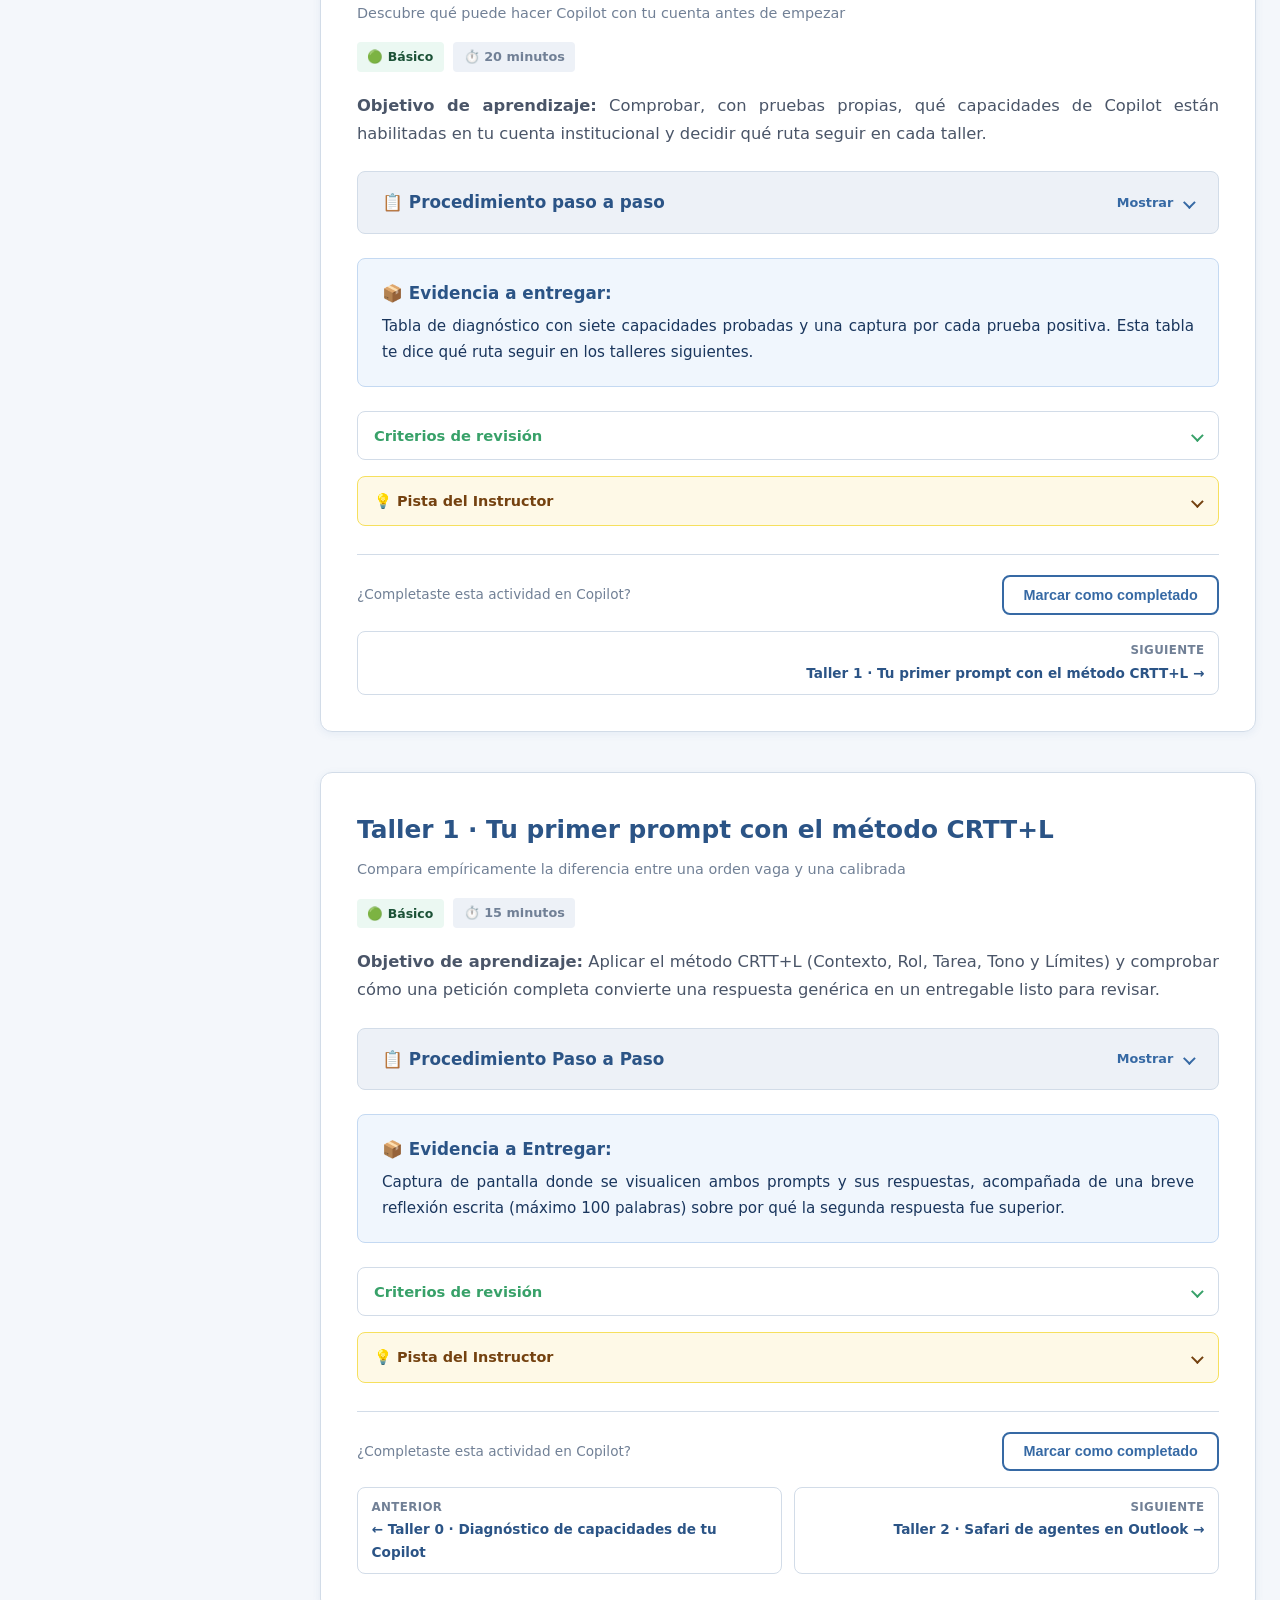
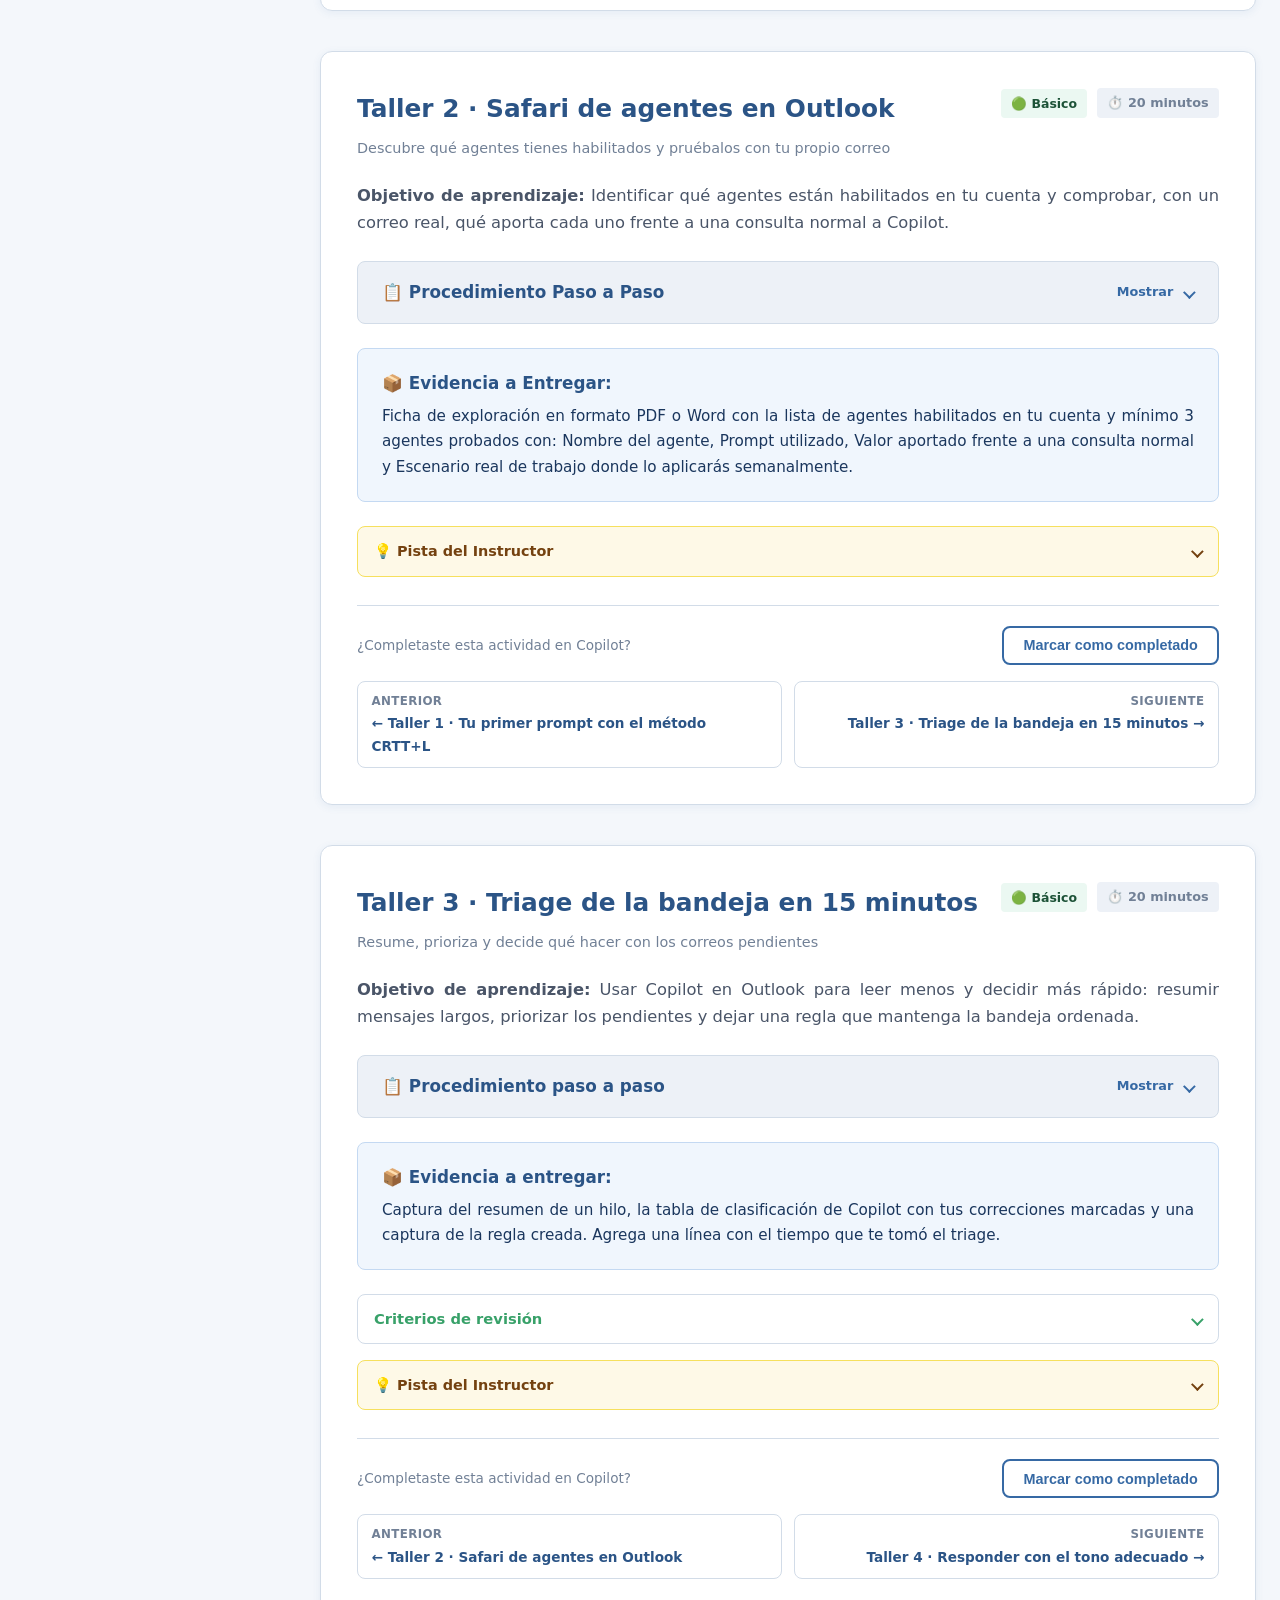
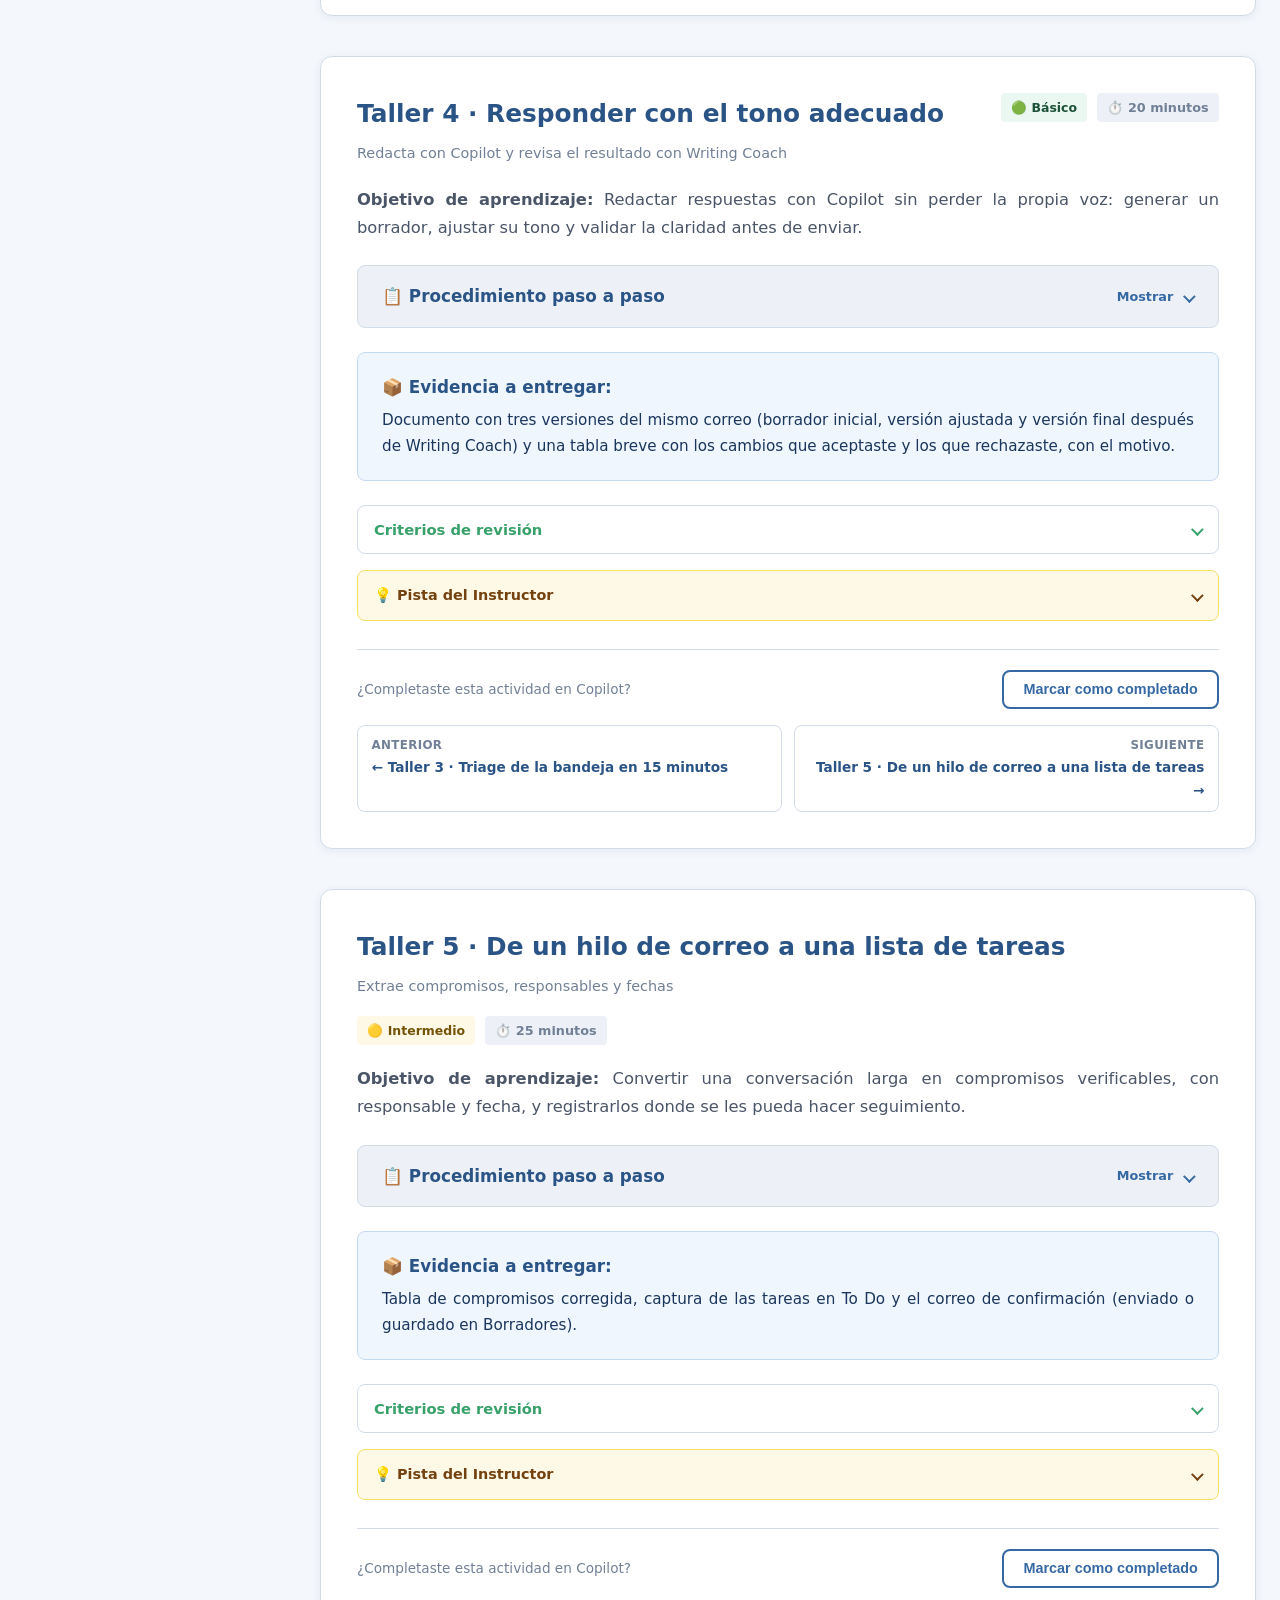
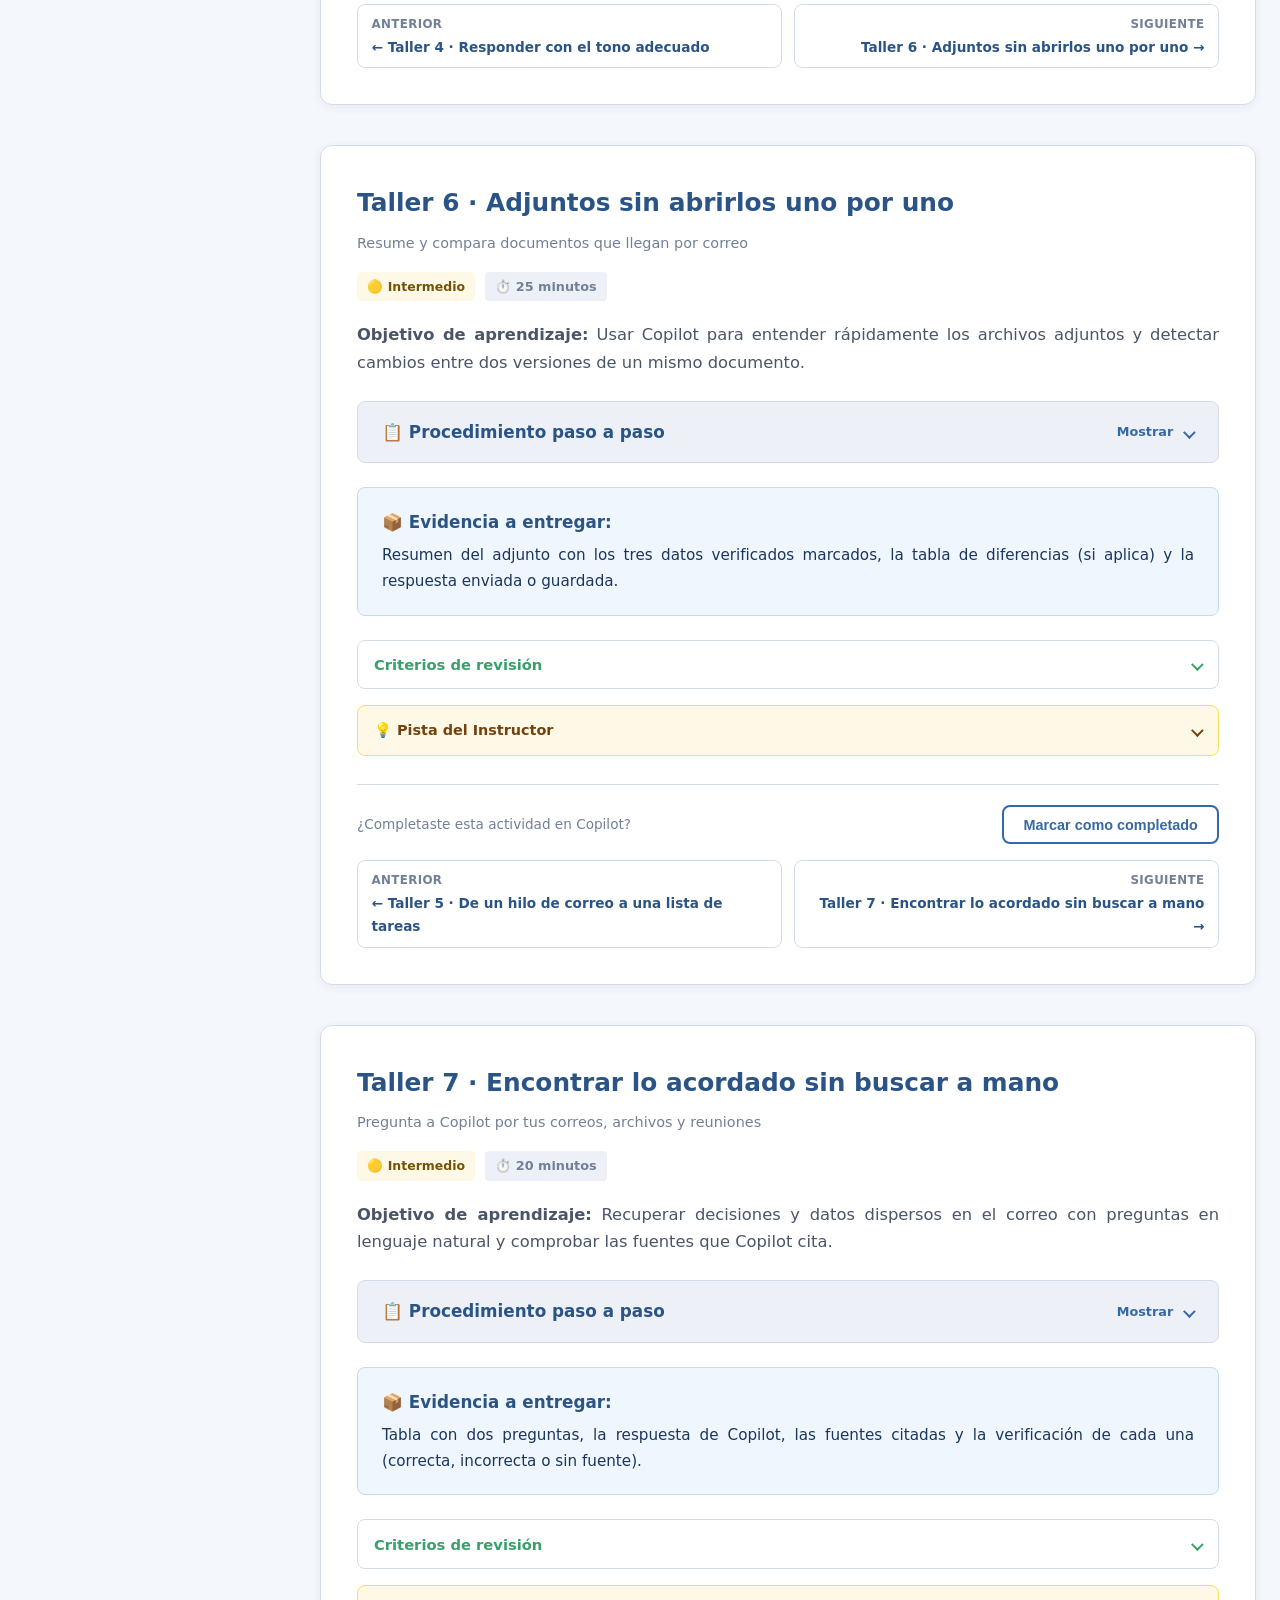
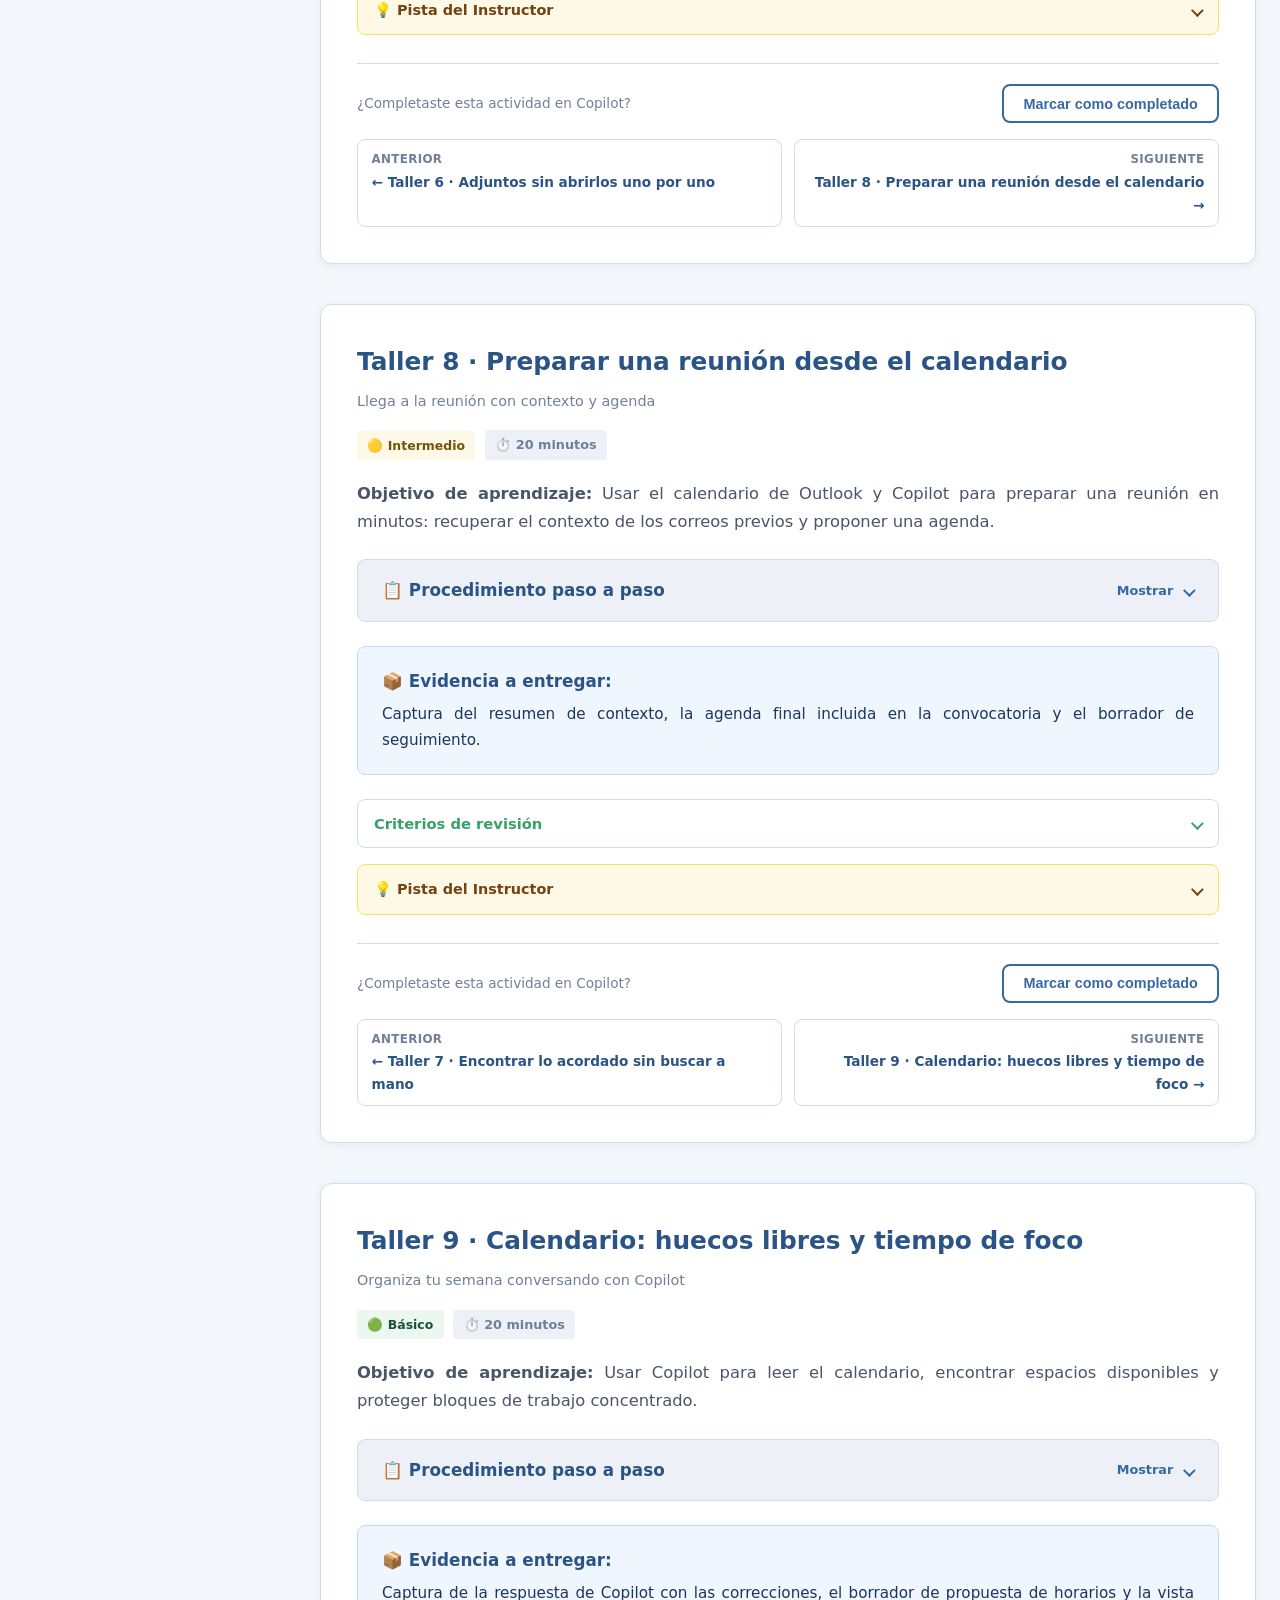
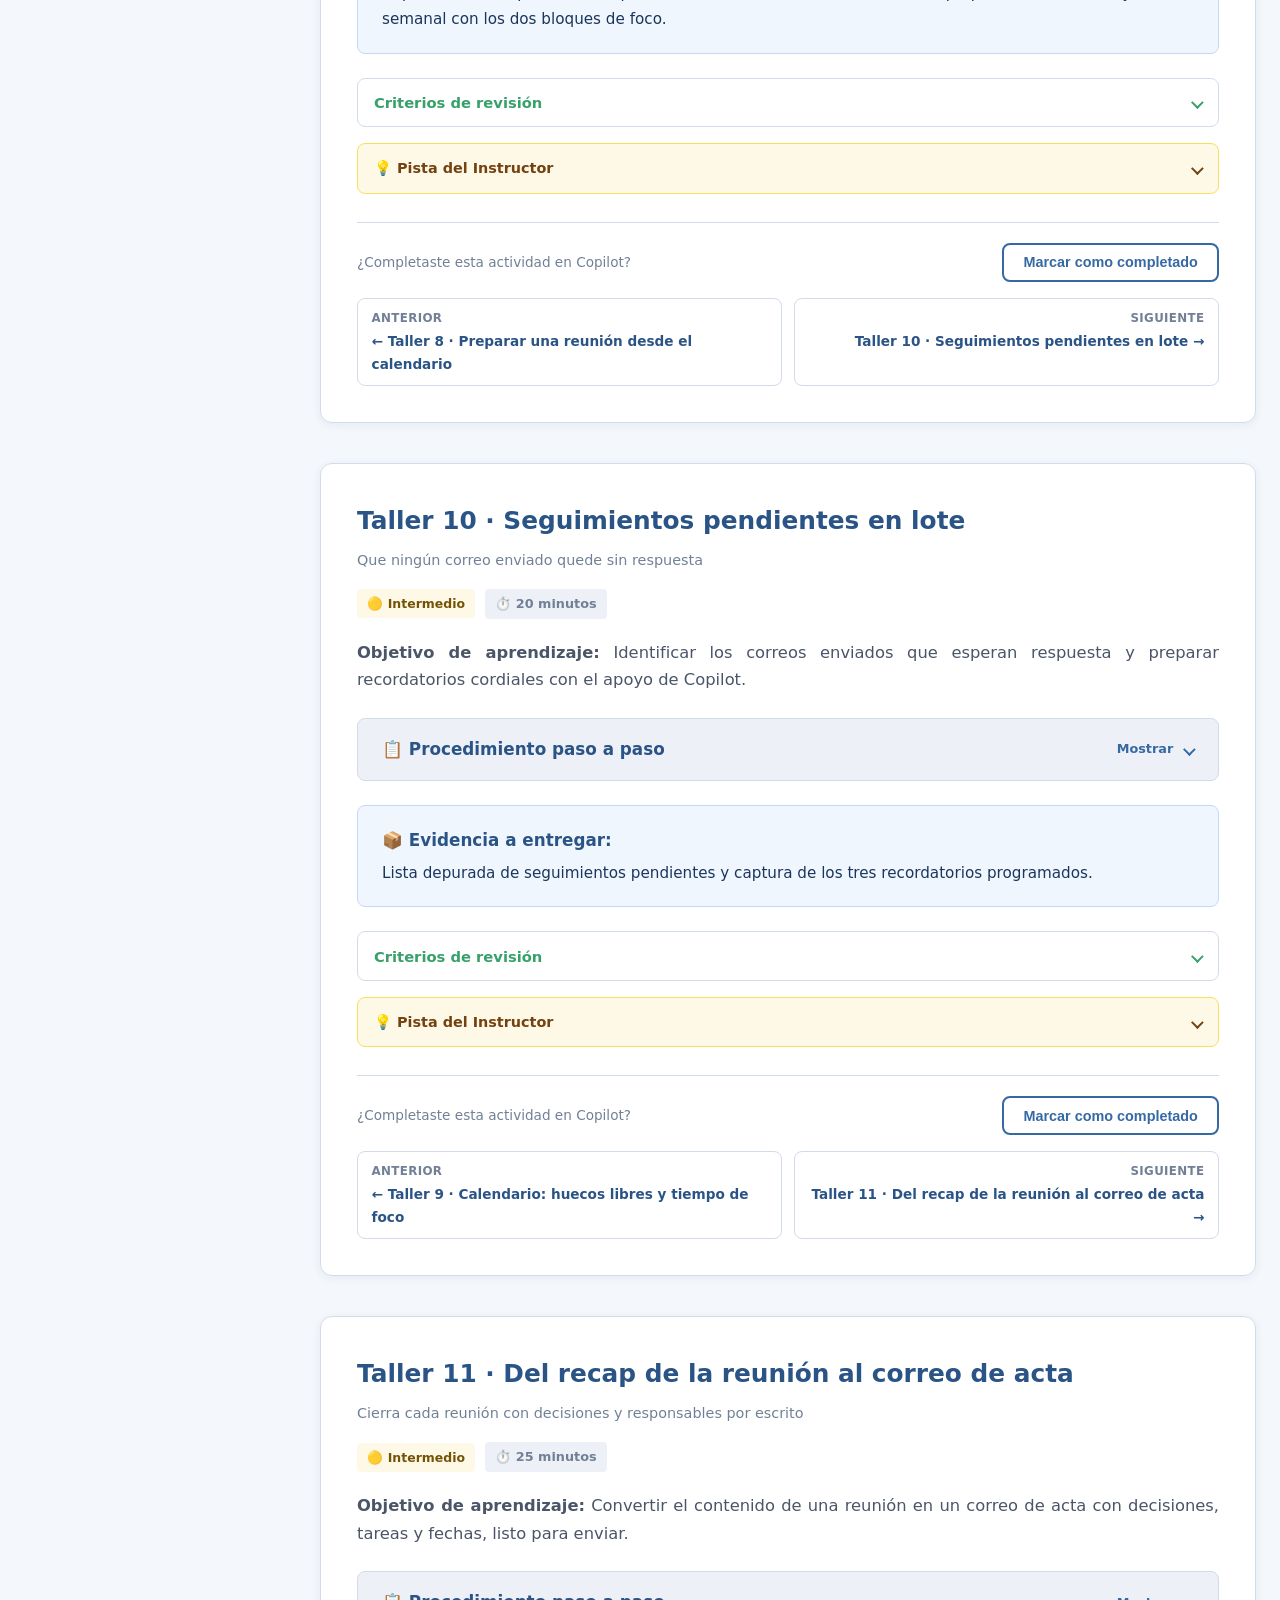
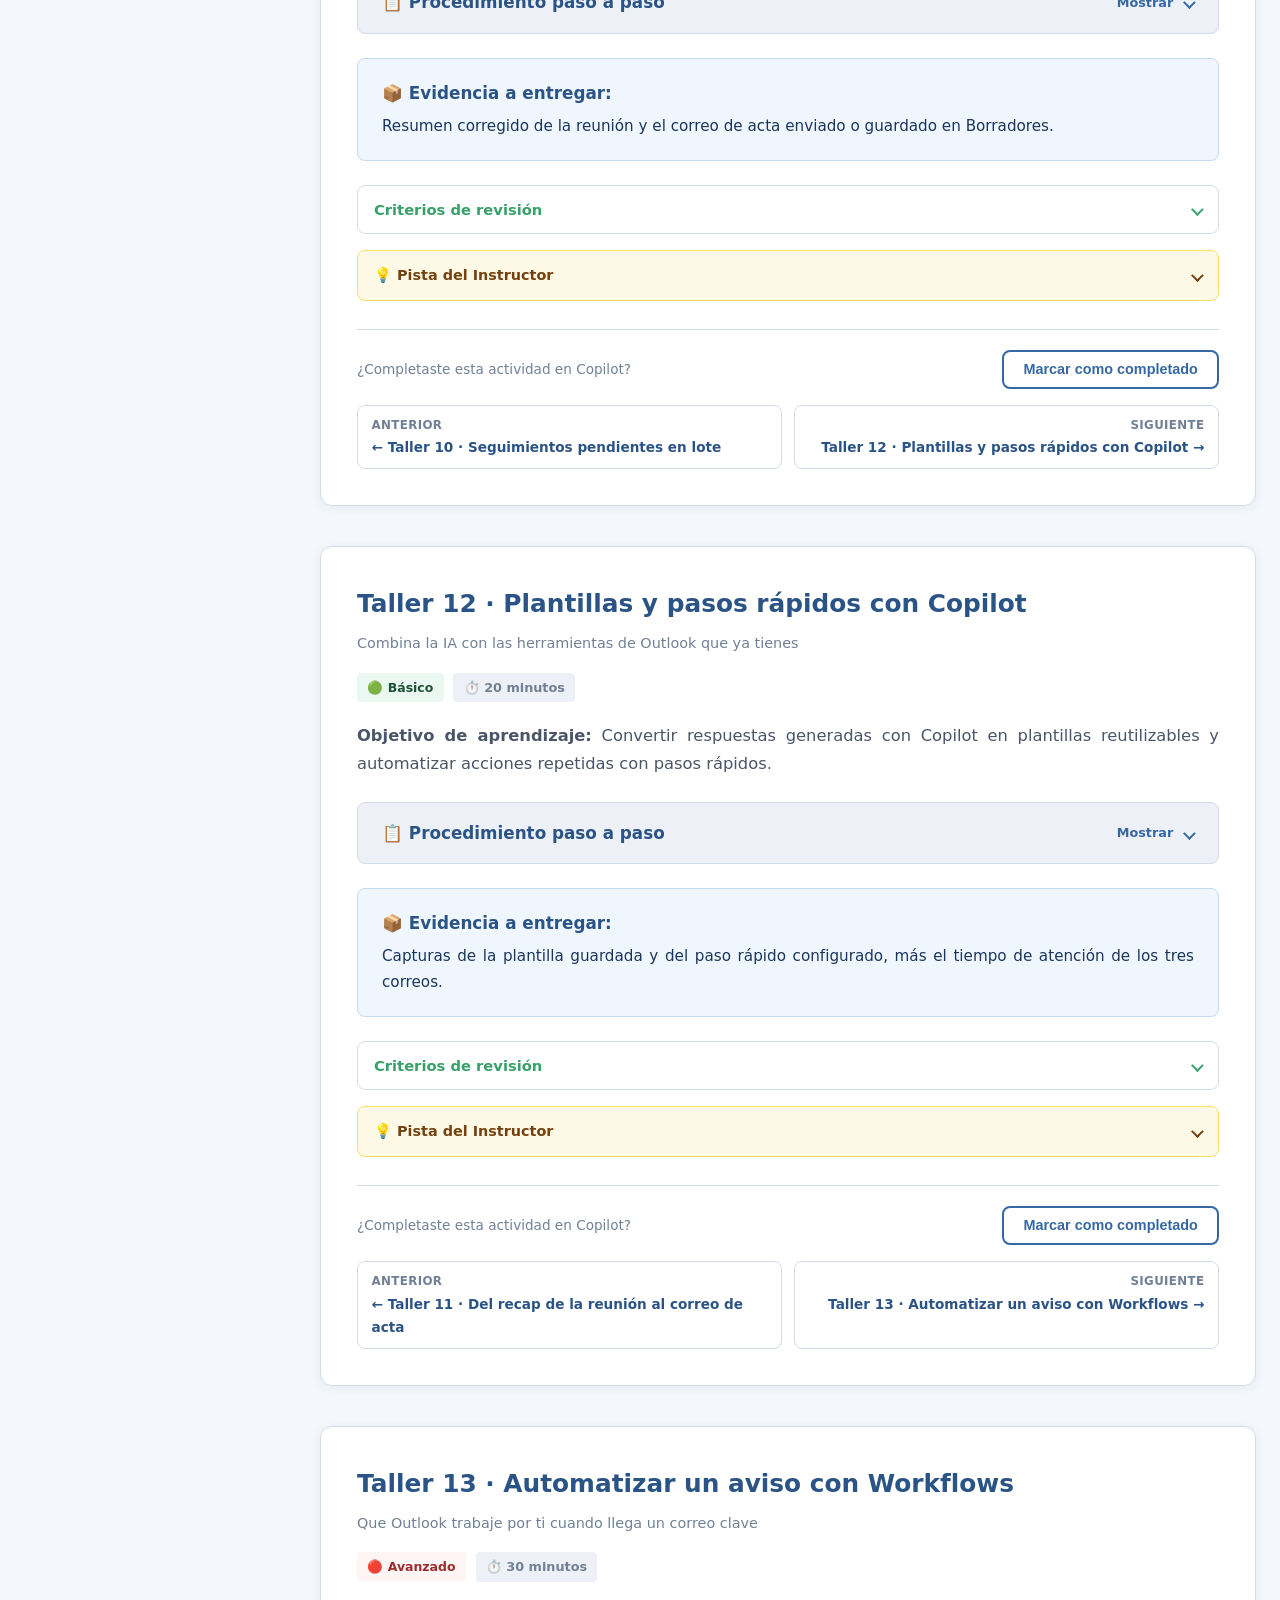
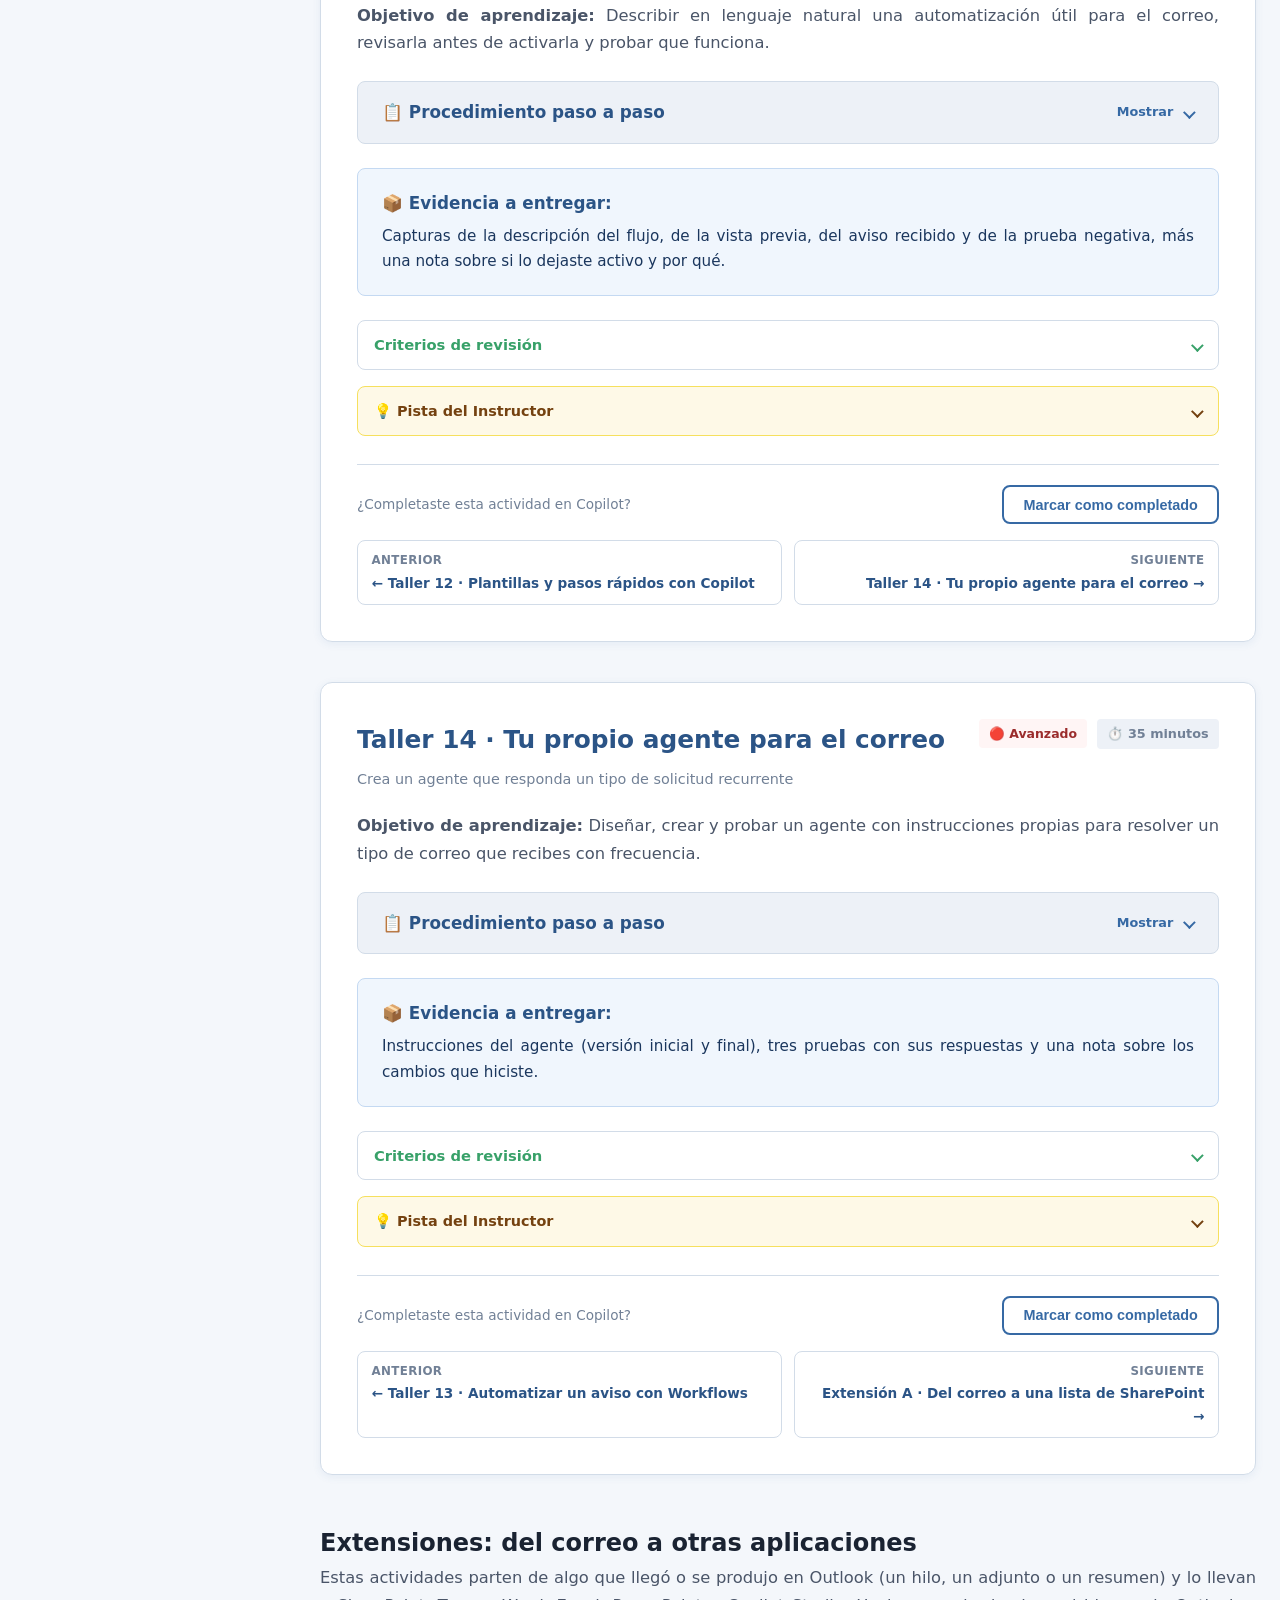
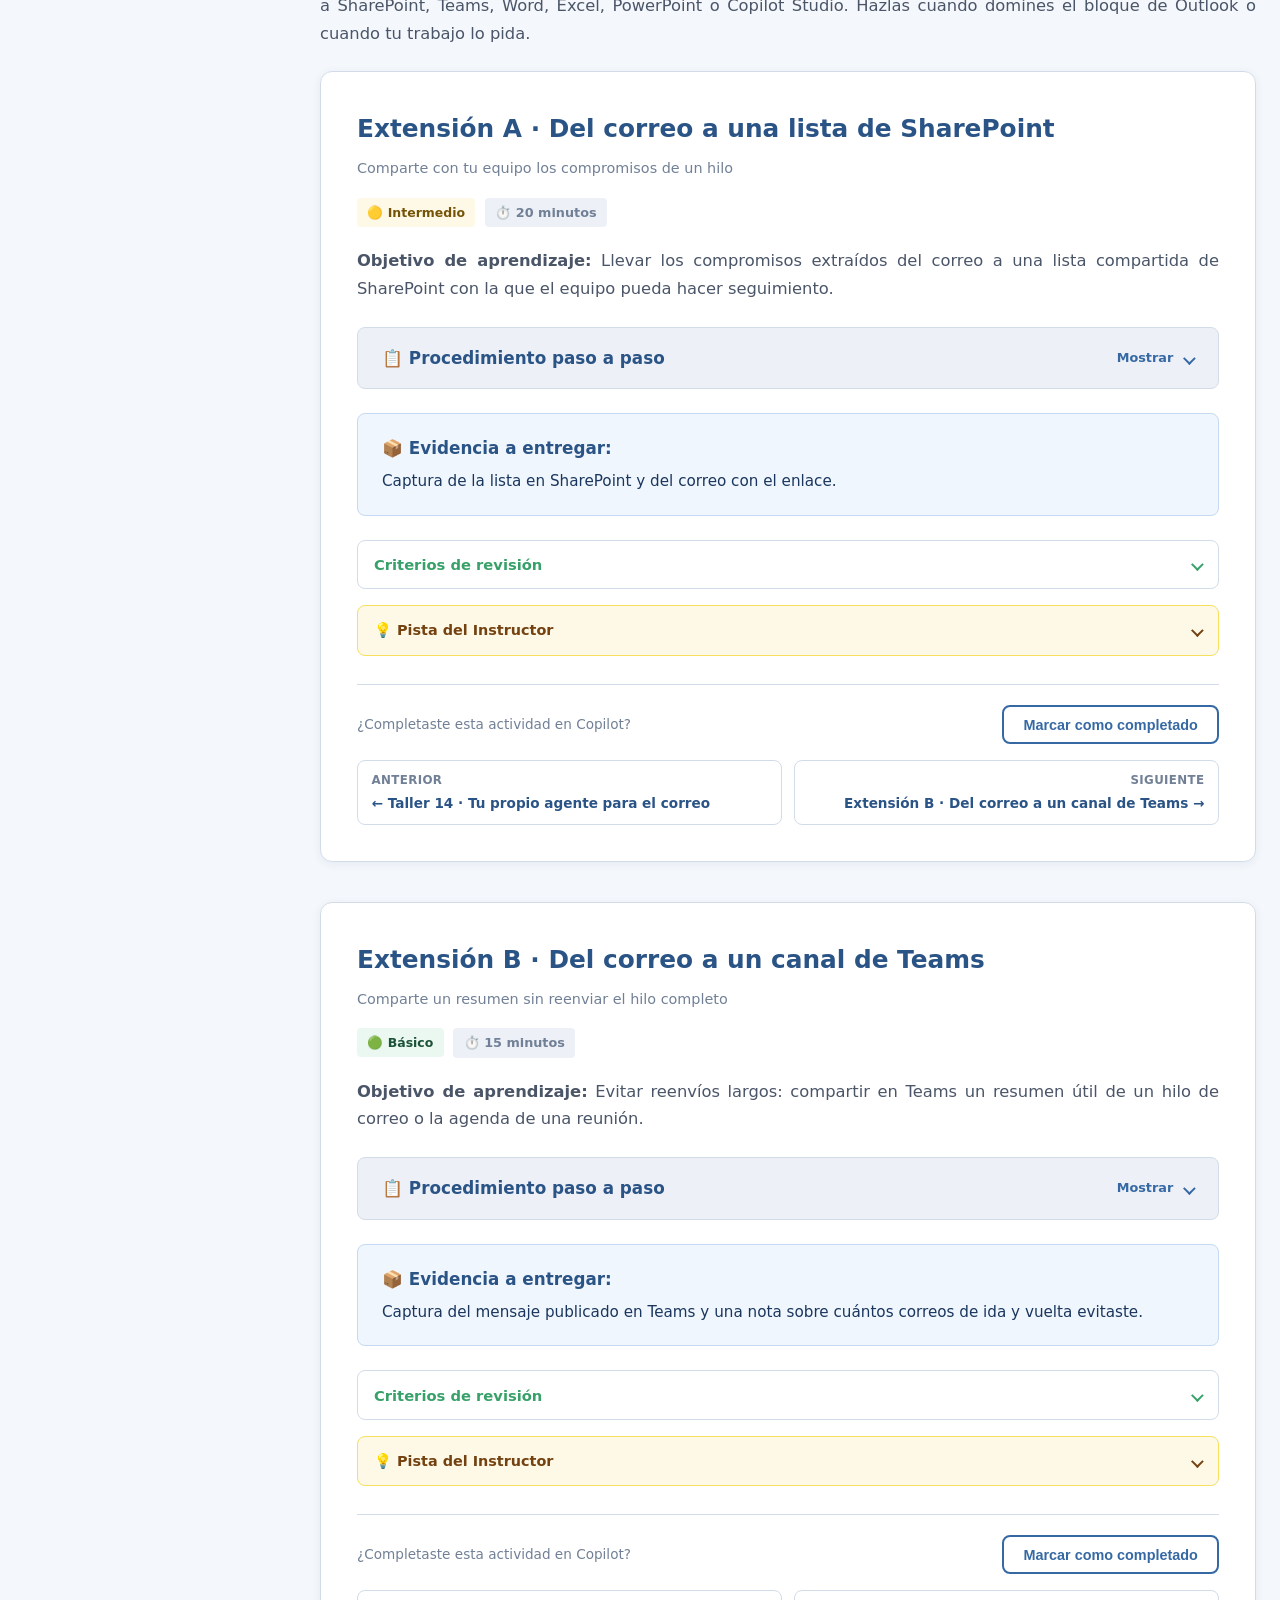
==== commit 3f83196f: "Cambios Entire-Checkpoint: 01M6RE0S35Q1SRSHQDVVY2M91W" ====
--- a/actividades.html
+++ b/actividades.html
@@ -101,7 +101,7 @@
       inline-size: 100%; max-inline-size: 100%;
     }
     .container {
-      width: 100%; max-width: 1320px; margin: 0 auto;
+      width: 100%; max-width: 100%; margin: 0 auto;
     }
 
     /* Header */
@@ -148,7 +148,7 @@
     .page-header p {
       font-size: 1.15rem;
       color: rgba(255,255,255,0.9);
-      max-width: 900px;
+      max-width: 100%;
       line-height: 1.6;
     }
 
@@ -736,7 +736,7 @@
       border-top: 1px solid rgba(255, 255, 255, 0.08);
     }
     .footer-inner {
-      max-width: 1320px;
+      max-width: 100%;
       margin: 0 auto;
       display: grid;
       grid-template-columns: 2fr 1fr;
@@ -794,6 +794,8 @@
       }
     }
   </style>
+<link rel="stylesheet" href="devbrain-prose.css" data-devbrain-prose>
+<script defer src="devbrain-prose.js" data-devbrain-prose-runtime></script>
 </head>
 <body>
 
--- a/devbrain-prose.css
+++ b/devbrain-prose.css
@@ -0,0 +1,25 @@
+/* Contrato 7.4: cada región ocupa su espacio y conserva sus controles. */
+:where(p, dd, blockquote) {
+    --text-align-reading: start;
+    box-sizing: border-box;
+    inline-size: 100%;
+    max-inline-size: 100%;
+    min-inline-size: 0;
+    text-align: var(--text-align-reading);
+    text-align-last: start;
+    white-space: normal;
+    word-break: normal;
+    overflow-wrap: break-word;
+    hyphens: none;
+    -webkit-hyphens: none;
+}
+:where(dd, blockquote) { margin-inline: 0; }
+
+@media (prefers-reduced-motion: reduce) {
+    *, *::before, *::after {
+        animation-duration: 0.01ms !important;
+        animation-iteration-count: 1 !important;
+        transition-duration: 0.01ms !important;
+        scroll-behavior: auto !important;
+    }
+}
